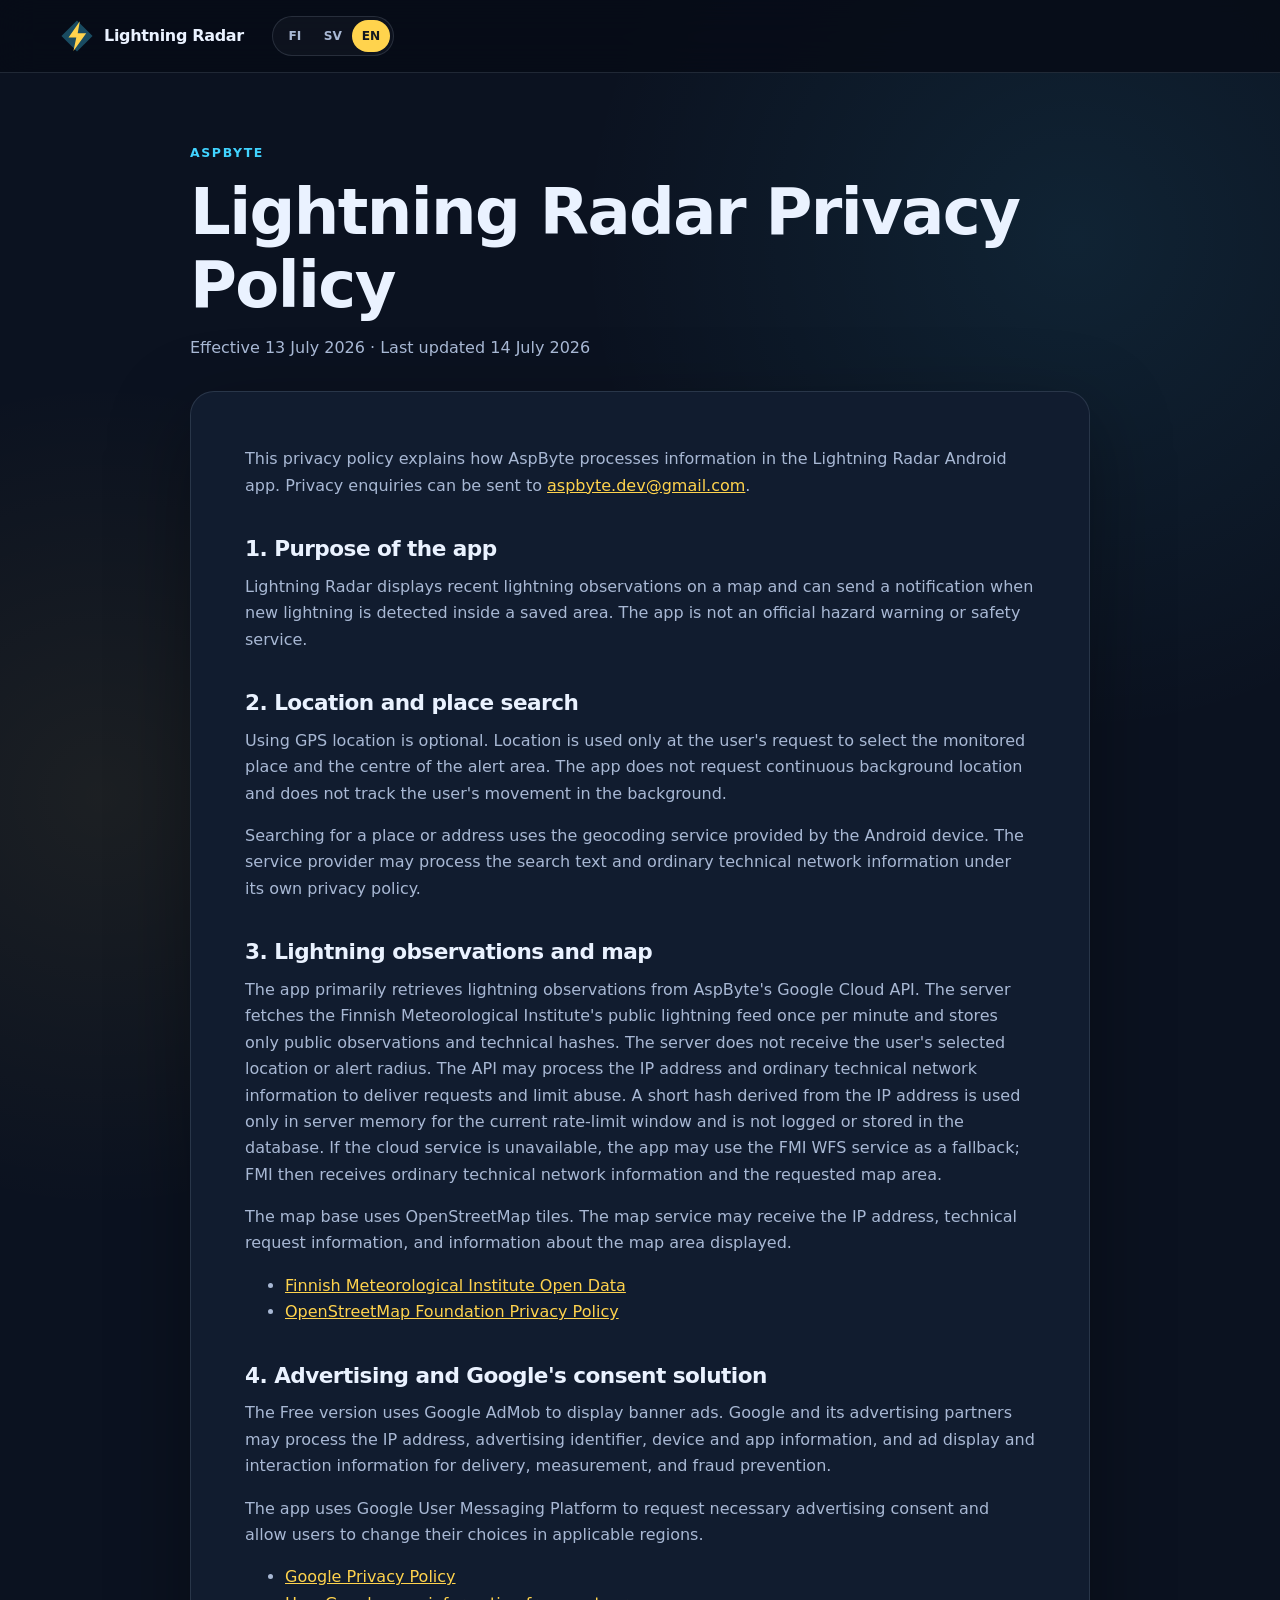
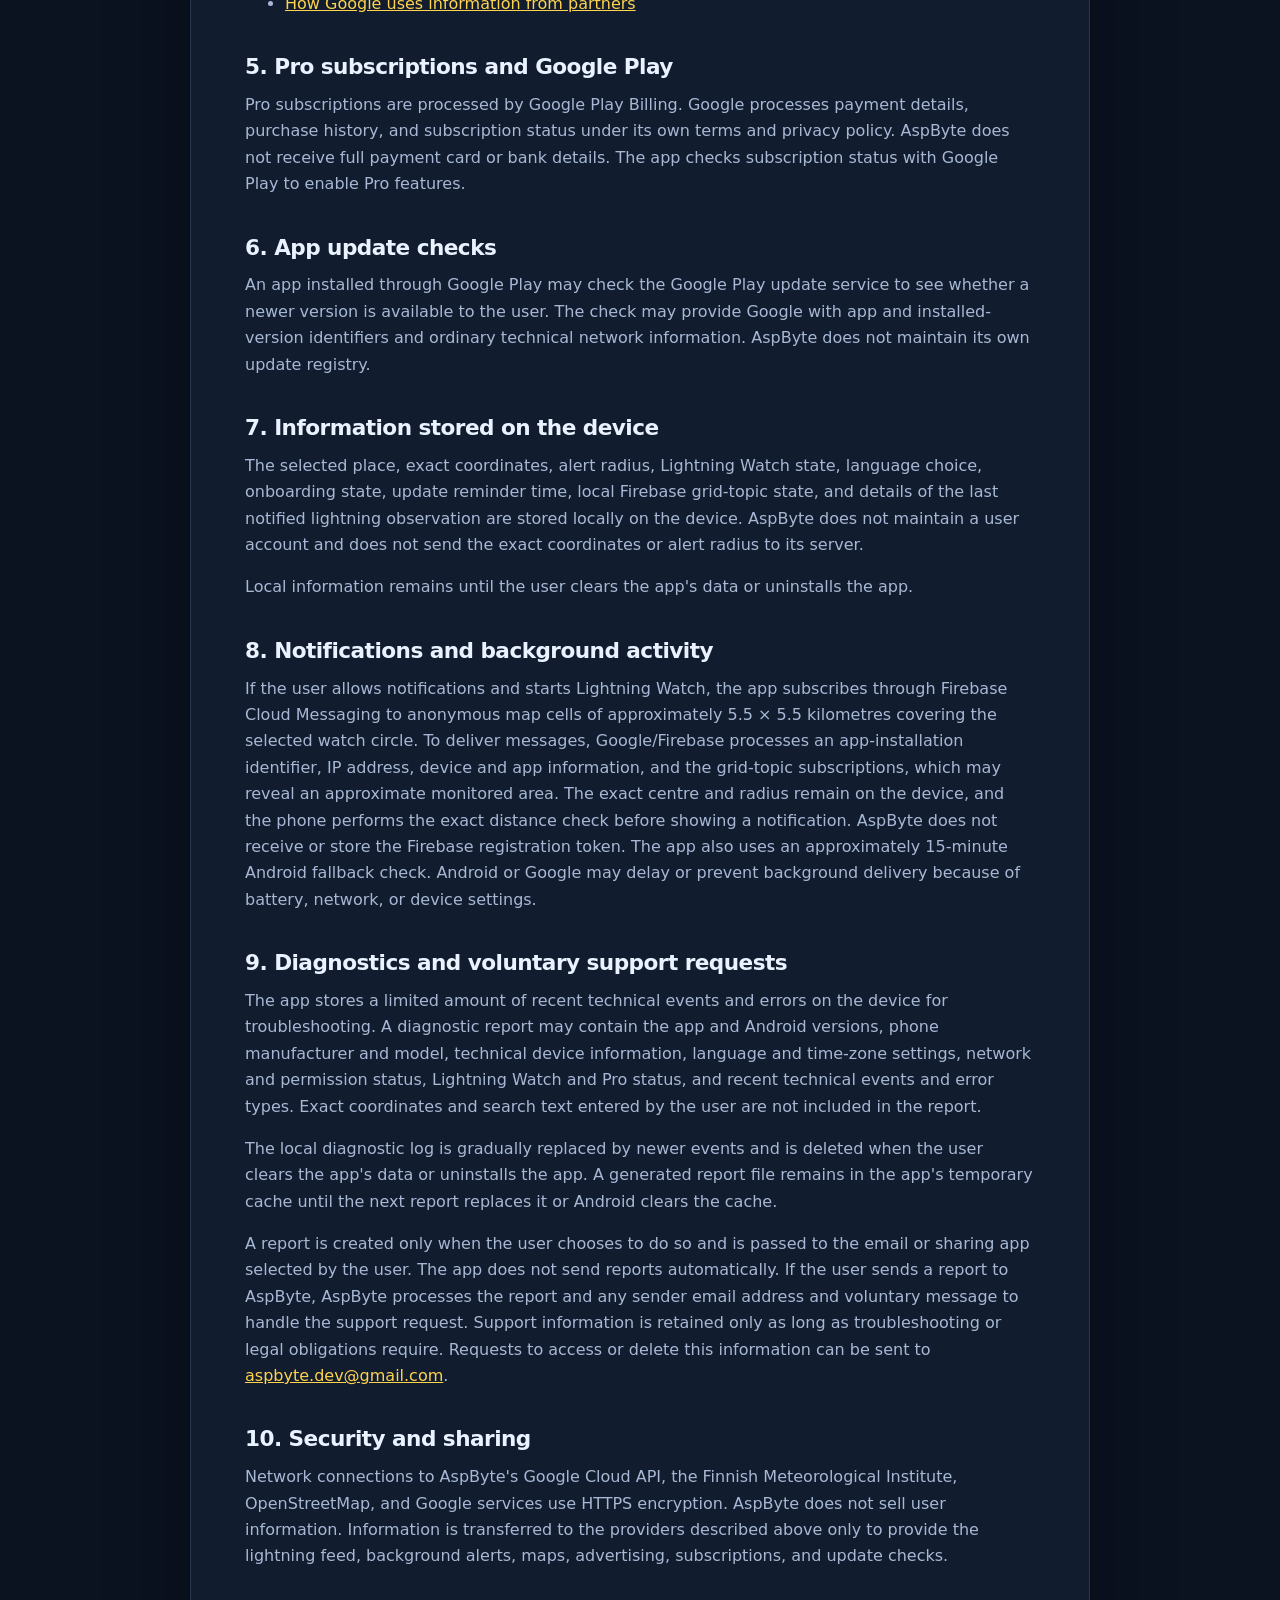
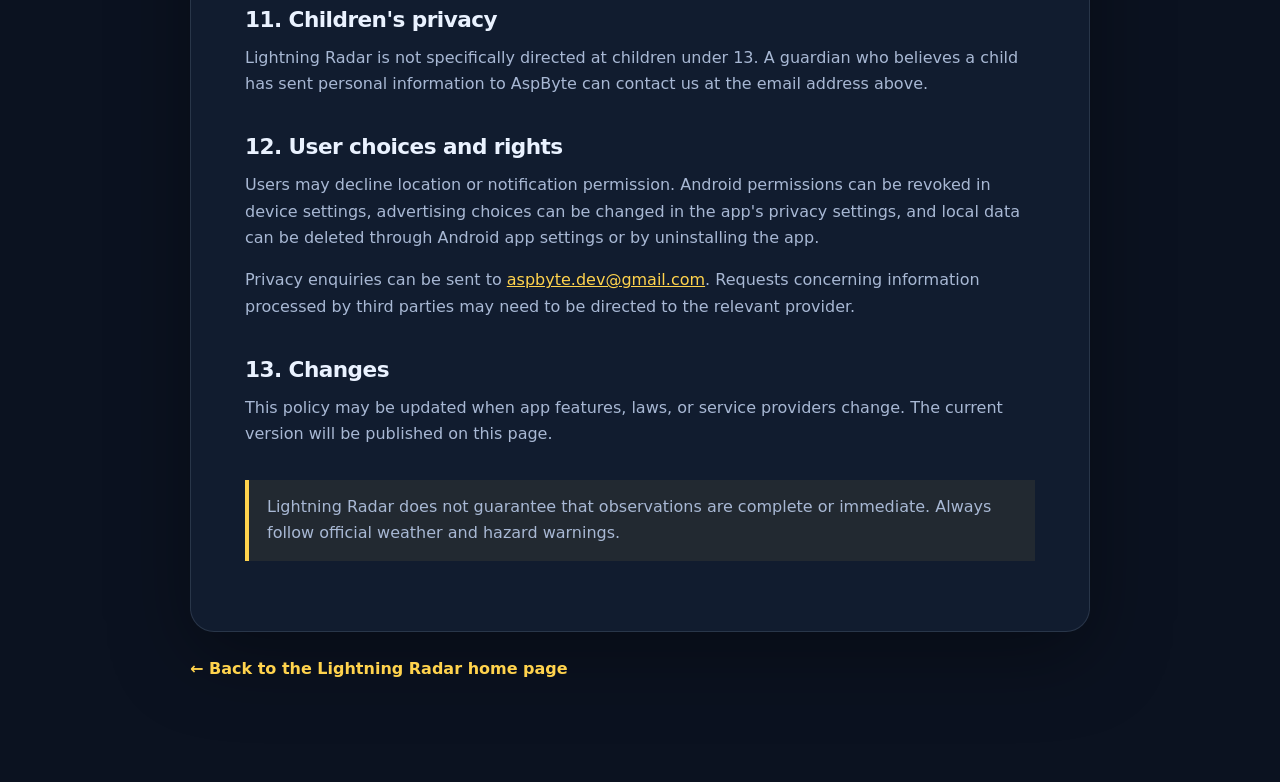
==== privacy-policy.html @ 51a8a6fa "Update privacy policy for push alerts" ====
<!doctype html>
<html lang="fi">
<head>
  <meta charset="utf-8">
  <meta name="viewport" content="width=device-width, initial-scale=1">
  <meta name="theme-color" content="#0b1220">
  <meta name="description" content="Salamatutka-sovelluksen tietosuojakäytäntö.">
  <title>Salamatutkan tietosuojakäytäntö – AspByte</title>
  <link rel="stylesheet" href="styles.css">
  <script defer src="site.js"></script>
</head>
<body data-page="privacy">
  <a class="skip-link" href="#main" data-i18n="skipLink">Siirry sisältöön</a>
  <header class="site-header">
    <div class="nav-shell">
      <a class="brand" href="index.html">
        <span class="brand-mark" aria-hidden="true"><svg viewBox="0 0 48 48"><path class="mark-glow" d="M24 2 46 24 24 46 2 24Z"/><path class="mark-bolt" d="m28 3-16 23h11l-4 19 18-25H25Z"/></svg></span>
        <span data-i18n="brandName">Salamatutka</span>
      </a>
      <div class="language-switcher" aria-label="Kieli" data-i18n-aria="languageLabel">
        <button type="button" data-lang-button="fi" aria-pressed="true">FI</button>
        <button type="button" data-lang-button="sv" aria-pressed="false">SV</button>
        <button type="button" data-lang-button="en" aria-pressed="false">EN</button>
      </div>
    </div>
  </header>

  <main class="policy-main" id="main">
    <header class="policy-hero">
      <p class="kicker">AspByte</p>
      <h1 data-i18n="policyTitle">Salamatutkan tietosuojakäytäntö</h1>
      <p data-i18n="policyUpdated">Voimassa 13.7.2026 alkaen · Viimeksi päivitetty 17.7.2026</p>
    </header>

    <article class="policy-article" data-lang-section="fi">
      <p>Tämä tietosuojakäytäntö kuvaa, miten AspByte käsittelee tietoja Salamatutka-Android-sovelluksessa. Tietosuojaa koskevat yhteydenotot voi lähettää osoitteeseen <a href="mailto:aspbyte.dev@gmail.com">aspbyte.dev@gmail.com</a>.</p>

      <h2>1. Sovelluksen tarkoitus</h2>
      <p>Salamatutka näyttää tuoreita salamahavaintoja kartalla ja voi lähettää ilmoituksen, kun tallennetulla alueella havaitaan uusi salama. Sovellus ei ole virallinen vaaravaroitus- tai turvallisuuspalvelu.</p>

      <h2>2. Sijainti ja paikkahaku</h2>
      <p>GPS-sijainnin käyttö on vapaaehtoista. Sijaintia käytetään vain seurantapaikan ja hälytysalueen keskipisteen valintaan käyttäjän pyynnöstä. Sovellus ei pyydä jatkuvaa taustasijaintia eikä seuraa käyttäjän liikkumista taustalla.</p>
      <p>Paikan tai osoitteen haku käyttää Android-laitteen tarjoamaa paikkahakupalvelua. Palveluntarjoaja voi käsitellä hakutekstiä ja tavallisia teknisiä verkkotietoja oman tietosuojakäytäntönsä mukaisesti.</p>

      <h2>3. Salamahavainnot ja kartta</h2>
      <p>Sovellus hakee salamahavainnot ensisijaisesti AspByten Google Cloud -rajapinnasta. Palvelin hakee Ilmatieteen laitoksen avoimen salamasyötteen kerran minuutissa ja tallentaa vain julkiset salamahavainnot sekä niiden tekniset tiivisteet. Palvelin ei saa käyttäjän valittua sijaintia tai hälytyssädettä. Rajapinta voi käsitellä IP-osoitetta ja tavallisia teknisiä verkkotietoja pyynnön toimittamiseksi ja väärinkäytön rajoittamiseksi. IP-osoitteesta muodostettua lyhyttä tiivistettä käytetään vain palvelimen muistissa nykyisen rajoitusjakson ajan, eikä sitä kirjata tai tallenneta tietokantaan. Jos pilvipalvelu ei ole käytettävissä, sovellus voi käyttää Ilmatieteen laitoksen WFS-palvelua varayhteytenä; tällöin Ilmatieteen laitos saa tavalliset tekniset verkkotiedot ja kyselyn kartta-alueen.</p>
      <p>Karttapohja käyttää OpenStreetMap-karttatiiliä. Karttapalvelu voi saada IP-osoitteen, verkkopyynnön teknisiä tietoja ja tiedon näytetystä kartta-alueesta.</p>
      <ul><li><a href="https://en.ilmatieteenlaitos.fi/open-data" rel="noopener">Ilmatieteen laitoksen avoin data</a></li><li><a href="https://osmfoundation.org/wiki/Privacy_Policy" rel="noopener">OpenStreetMap Foundationin tietosuojakäytäntö</a></li></ul>

      <h2>4. Mainokset ja Googlen suostumusratkaisu</h2>
      <p>Ilmainen versio käyttää Google AdMobia bannerimainosten näyttämiseen. Google ja sen mainoskumppanit voivat käsitellä IP-osoitetta, mainostunnistetta, laite- ja sovellustietoja sekä mainosten näyttö- ja vuorovaikutustietoja mainosten toimittamiseen, mittaamiseen ja petosten torjuntaan.</p>
      <p>Sovellus käyttää Googlen User Messaging Platform -ratkaisua tarvittavien mainossuostumusten pyytämiseen ja valintojen muuttamiseen soveltuvilla alueilla.</p>
      <ul><li><a href="https://policies.google.com/privacy" rel="noopener">Googlen tietosuojakäytäntö</a></li><li><a href="https://policies.google.com/technologies/partner-sites" rel="noopener">Miten Google käyttää kumppaneiden tietoja</a></li></ul>

      <h2>5. Pro-tilaukset ja Google Play</h2>
      <p>Pro-tilaukset käsitellään Google Playn laskutusjärjestelmällä. Google käsittelee maksutiedot, ostohistorian ja tilauksen tilan omien ehtojensa ja tietosuojakäytäntönsä mukaisesti. AspByte ei saa käyttäjän täydellisiä maksukortti- tai pankkitietoja. Sovellus tarkistaa Google Playsta, onko tilaus aktiivinen, jotta Pro-ominaisuudet voidaan ottaa käyttöön.</p>

      <h2>6. Sovelluspäivitysten tarkistus</h2>
      <p>Play Kaupasta asennettu sovellus voi tarkistaa Google Playn päivityspalvelusta, onko käyttäjälle saatavilla uudempi versio. Tarkistus voi välittää Googlelle sovelluksen ja asennetun version tunnistetietoja sekä tavallisia teknisiä verkkotietoja. AspByte ei ylläpidä omaa päivitysrekisteriä.</p>

      <h2>7. Laitteelle tallennettavat tiedot</h2>
      <p>Valittu paikka, tarkat koordinaatit, hälytyssäde, salamavahdin tila, kielivalinta, käyttöönottovaiheiden tila, päivitysmuistutuksen aika, Firebase-ruutuaiheiden paikallinen tila ja viimeksi ilmoitetun salamahavainnon tiedot tallennetaan paikallisesti laitteelle. AspByte ei ylläpidä käyttäjätiliä eikä lähetä tarkkoja koordinaatteja tai hälytyssädettä omalle palvelimelleen.</p>
      <p>Paikalliset tiedot säilyvät, kunnes käyttäjä tyhjentää sovelluksen tiedot tai poistaa sovelluksen.</p>

      <h2>8. Ilmoitukset ja taustatoiminta</h2>
      <p>Jos käyttäjä sallii ilmoitukset ja käynnistää salamavahdin, sovellus tilaa Firebase Cloud Messagingista valitun suoja-ympyrän peittävät noin 5,5 × 5,5 kilometrin nimettömät karttaruudut. Google/Firebase käsittelee viestien toimittamiseksi sovellusasennuksen tunnistetta, IP-osoitetta, laite- ja sovellustietoja sekä ruutuaiheiden tilauksia, joista voidaan päätellä likimääräinen seuranta-alue. Tarkka keskipiste ja säde säilyvät laitteella, ja puhelin tekee tarkan etäisyystarkistuksen ennen ilmoitusta. AspByte ei vastaanota tai tallenna Firebase-rekisteröintitunnusta. Sovellus käyttää lisäksi Androidin sallimaa noin 15 minuutin varatarkistusta. Android tai Google voi viivästyttää tai estää taustatoimituksen akun, verkkoyhteyden ja laitteen asetusten perusteella.</p>

      <h2>9. Diagnostiikka ja vapaaehtoiset tukipyynnöt</h2>
      <p>Sovellus säilyttää laitteella rajatun määrän viimeisimpiä teknisiä tapahtumia ja virheitä ongelmien selvittämistä varten. Diagnostiikkaraportti voi sisältää sovellus- ja Android-version, puhelimen valmistajan ja mallin, laitteen teknisiä tietoja, kieli- ja aikavyöhykeasetuksen, verkkoyhteyden ja käyttöoikeuksien tilan, salamavahdin ja Pro-tilan sekä viimeisimmät tekniset tapahtumat ja virhetyypit. Tarkkoja koordinaatteja ja käyttäjän kirjoittamia hakutekstejä ei lisätä raporttiin.</p>
      <p>Paikallinen diagnostiikkaloki korvautuu vähitellen uusilla tapahtumilla ja poistuu, kun käyttäjä tyhjentää sovelluksen tiedot tai poistaa sovelluksen. Luotu raporttitiedosto säilyy sovelluksen väliaikaisessa välimuistissa, kunnes seuraava raportti korvaa sen tai Android tyhjentää välimuistin.</p>
      <p>Raportti luodaan vain käyttäjän valinnalla ja annetaan käyttäjän valitsemalle sähköposti- tai jakosovellukselle. Sovellus ei lähetä raporttia automaattisesti. Jos käyttäjä lähettää raportin AspBytelle, AspByte käsittelee raportin sekä mahdollisen lähettäjän sähköpostiosoitteen ja vapaaehtoisen viestin tukipyynnön käsittelemiseksi. Tukitiedot säilytetään vain niin kauan kuin ongelman selvittäminen tai lakisääteiset velvoitteet edellyttävät. Niitä koskevan tarkastus- tai poistopyynnön voi lähettää osoitteeseen <a href="mailto:aspbyte.dev@gmail.com">aspbyte.dev@gmail.com</a>.</p>

      <h2>10. Tietojen suojaaminen ja jakaminen</h2>
      <p>Verkkoyhteydet AspByten Google Cloud -rajapintaan, Ilmatieteen laitoksen, OpenStreetMapin ja Googlen palveluihin käyttävät HTTPS-salausta. AspByte ei myy käyttäjätietoja. Tietoja välittyy edellä kuvatuille palveluntarjoajille vain salamasyötteen, taustavaroitusten, kartan, mainosten, tilausten ja päivitystarkistuksen toteuttamiseksi.</p>

      <h2>11. Lasten tietosuoja</h2>
      <p>Salamatutkaa ei ole suunnattu erityisesti alle 13-vuotiaille. Jos huoltaja epäilee lapsen lähettäneen henkilötietoja AspBytelle, hän voi ottaa yhteyttä yllä mainittuun sähköpostiosoitteeseen.</p>

      <h2>12. Käyttäjän valinnat ja oikeudet</h2>
      <p>Käyttäjä voi olla antamatta sijainti- tai ilmoituslupaa. Androidin luvat voi peruuttaa laitteen asetuksissa, mainosvalintoja voi muuttaa sovelluksen tietosuoja-asetuksista ja paikalliset tiedot voi poistaa Androidin sovellusasetuksista tai poistamalla sovelluksen.</p>
      <p>Tietosuojaa koskevissa kysymyksissä voi ottaa yhteyttä osoitteeseen <a href="mailto:aspbyte.dev@gmail.com">aspbyte.dev@gmail.com</a>. Kolmansien osapuolten käsittelemien tietojen osalta pyyntö voidaan joutua osoittamaan kyseiselle palveluntarjoajalle.</p>

      <h2>13. Muutokset</h2>
      <p>Tätä käytäntöä voidaan päivittää sovelluksen ominaisuuksien, lainsäädännön tai palveluntarjoajien muuttuessa. Ajantasainen versio julkaistaan tällä sivulla.</p>
      <p class="policy-notice">Salamatutka ei takaa havaintojen täydellisyyttä tai viiveettömyyttä. Noudata aina viranomaisten sää- ja vaaratiedotteita.</p>
    </article>

    <article class="policy-article" data-lang-section="sv" hidden>
      <p>Denna integritetspolicy beskriver hur AspByte behandlar uppgifter i Android-appen Blixtradar. Frågor om integritet kan skickas till <a href="mailto:aspbyte.dev@gmail.com">aspbyte.dev@gmail.com</a>.</p>

      <h2>1. Appens syfte</h2>
      <p>Blixtradar visar färska blixtobservationer på en karta och kan skicka en avisering när en ny blixt observeras inom ett sparat område. Appen är inte en officiell varnings- eller säkerhetstjänst.</p>

      <h2>2. Plats och platssökning</h2>
      <p>Användning av GPS-position är frivillig. Positionen används endast på användarens begäran för att välja bevakningsplats och varningsområdets mittpunkt. Appen begär inte kontinuerlig bakgrundsposition och följer inte användarens rörelser i bakgrunden.</p>
      <p>Sökning efter en plats eller adress använder den platssökningstjänst som Android-enheten tillhandahåller. Tjänsteleverantören kan behandla söktexten och vanliga tekniska nätverksuppgifter enligt sin egen integritetspolicy.</p>

      <h2>3. Blixtobservationer och karta</h2>
      <p>Appen hämtar i första hand blixtobservationer från AspBytes Google Cloud-gränssnitt. Servern hämtar Meteorologiska institutets öppna blixtflöde en gång per minut och lagrar endast offentliga observationer och tekniska kontrollsummor. Servern tar inte emot användarens valda plats eller varningsradie. Gränssnittet kan behandla IP-adress och vanliga tekniska nätverksuppgifter för att leverera begäran och begränsa missbruk. En kort kontrollsumma av IP-adressen används endast i serverminnet under den aktuella begränsningsperioden och loggas eller lagras inte i databasen. Om molntjänsten inte är tillgänglig kan appen använda Meteorologiska institutets WFS-tjänst som reserv; då får institutet vanliga tekniska nätverksuppgifter och frågans kartområde.</p>
      <p>Kartunderlaget använder kartplattor från OpenStreetMap. Karttjänsten kan få IP-adressen, tekniska uppgifter om nätverksbegäran och information om det visade kartområdet.</p>
      <ul><li><a href="https://en.ilmatieteenlaitos.fi/open-data" rel="noopener">Meteorologiska institutets öppna data</a></li><li><a href="https://osmfoundation.org/wiki/Privacy_Policy" rel="noopener">OpenStreetMap Foundations integritetspolicy</a></li></ul>

      <h2>4. Annonser och Googles samtyckeslösning</h2>
      <p>Gratisversionen använder Google AdMob för att visa bannerannonser. Google och dess annonspartner kan behandla IP-adress, annonsidentifierare, enhets- och appuppgifter samt information om annonsvisningar och interaktioner för leverans, mätning och bedrägeribekämpning.</p>
      <p>Appen använder Google User Messaging Platform för att begära nödvändiga annonssamtycken och låta användaren ändra sina val i tillämpliga regioner.</p>
      <ul><li><a href="https://policies.google.com/privacy" rel="noopener">Googles integritetspolicy</a></li><li><a href="https://policies.google.com/technologies/partner-sites" rel="noopener">Hur Google använder uppgifter från partners</a></li></ul>

      <h2>5. Pro-prenumerationer och Google Play</h2>
      <p>Pro-prenumerationer hanteras av Google Plays faktureringssystem. Google behandlar betalningsuppgifter, köphistorik och prenumerationsstatus enligt sina egna villkor och sin integritetspolicy. AspByte får inte fullständiga kort- eller bankuppgifter. Appen kontrollerar prenumerationsstatus hos Google Play för att aktivera Pro-funktionerna.</p>

      <h2>6. Kontroll av appuppdateringar</h2>
      <p>En app som installerats från Play Butik kan kontrollera hos Google Plays uppdateringstjänst om en nyare version finns tillgänglig för användaren. Kontrollen kan överföra app- och versionsidentifierare samt vanliga tekniska nätverksuppgifter till Google. AspByte har inget eget uppdateringsregister.</p>

      <h2>7. Uppgifter som lagras på enheten</h2>
      <p>Vald plats, exakta koordinater, varningsradie, blixtvaktens status, språkval, introduktionsstatus, tidpunkt för uppdateringspåminnelse, lokal status för Firebase-rutämnen och uppgifter om den senast aviserade blixten lagras lokalt på enheten. AspByte har inget användarkonto och skickar inte exakta koordinater eller varningsradien till sin server.</p>
      <p>Lokala uppgifter finns kvar tills användaren rensar appens data eller avinstallerar appen.</p>

      <h2>8. Aviseringar och bakgrundsaktivitet</h2>
      <p>Om användaren tillåter aviseringar och startar blixtvakten prenumererar appen via Firebase Cloud Messaging på anonyma kartceller på cirka 5,5 × 5,5 kilometer som täcker den valda skyddscirkeln. Google/Firebase behandlar appinstallationens identifierare, IP-adress, enhets- och appuppgifter samt prenumerationerna för att leverera meddelanden; prenumerationerna kan avslöja ett ungefärligt bevakningsområde. Den exakta mittpunkten och radien stannar på enheten, och telefonen gör den exakta avståndskontrollen före avisering. AspByte tar inte emot eller lagrar Firebase-registreringstoken. Appen använder också en reservkontroll ungefär var 15:e minut när Android tillåter det. Android eller Google kan fördröja eller stoppa bakgrundsleverans beroende på batteri, nätverk och enhetsinställningar.</p>

      <h2>9. Diagnostik och frivilliga supportförfrågningar</h2>
      <p>Appen lagrar en begränsad mängd av de senaste tekniska händelserna och felen på enheten för felsökning. En diagnostikrapport kan innehålla app- och Android-version, telefonens tillverkare och modell, tekniska enhetsuppgifter, språk- och tidszonsinställning, nätverks- och behörighetsstatus, blixtvaktens och Pro-status samt de senaste tekniska händelserna och feltyperna. Exakta koordinater och söktext som användaren har skrivit inkluderas inte i rapporten.</p>
      <p>Den lokala diagnostikloggen ersätts gradvis av nya händelser och tas bort när användaren rensar appens data eller avinstallerar appen. En skapad rapportfil finns i appens tillfälliga cache tills nästa rapport ersätter den eller Android rensar cachen.</p>
      <p>Rapporten skapas endast när användaren väljer det och lämnas till den e-post- eller delningsapp som användaren väljer. Appen skickar inte rapporten automatiskt. Om användaren skickar rapporten till AspByte behandlar AspByte rapporten samt avsändarens eventuella e-postadress och frivilliga meddelande för att hantera supportärendet. Supportuppgifter sparas endast så länge som felsökningen eller rättsliga skyldigheter kräver. En begäran om tillgång till eller radering av uppgifterna kan skickas till <a href="mailto:aspbyte.dev@gmail.com">aspbyte.dev@gmail.com</a>.</p>

      <h2>10. Skydd och delning av uppgifter</h2>
      <p>Nätverksanslutningar till AspBytes Google Cloud-gränssnitt, Meteorologiska institutet, OpenStreetMap och Googles tjänster använder HTTPS-kryptering. AspByte säljer inte användaruppgifter. Uppgifter överförs till de beskrivna leverantörerna endast för blixtflöde, bakgrundsvarningar, karta, annonser, prenumerationer och uppdateringskontroll.</p>

      <h2>11. Barns integritet</h2>
      <p>Blixtradar är inte särskilt riktad till barn under 13 år. En vårdnadshavare som tror att ett barn har skickat personuppgifter till AspByte kan kontakta oss på e-postadressen ovan.</p>

      <h2>12. Användarens val och rättigheter</h2>
      <p>Användaren kan neka plats- eller aviseringsbehörighet. Android-behörigheter kan återkallas i enhetsinställningarna, annonsval kan ändras i appens integritetsinställningar och lokala data kan tas bort via Androids appinställningar eller genom att avinstallera appen.</p>
      <p>Integritetsfrågor kan skickas till <a href="mailto:aspbyte.dev@gmail.com">aspbyte.dev@gmail.com</a>. Begäranden som gäller uppgifter som behandlas av tredje part kan behöva riktas till den berörda leverantören.</p>

      <h2>13. Ändringar</h2>
      <p>Denna policy kan uppdateras när appens funktioner, lagstiftningen eller tjänsteleverantörerna ändras. Den aktuella versionen publiceras på denna sida.</p>
      <p class="policy-notice">Blixtradar garanterar inte att observationerna är fullständiga eller omedelbara. Följ alltid myndigheternas väder- och faromeddelanden.</p>
    </article>

    <article class="policy-article" data-lang-section="en" hidden>
      <p>This privacy policy explains how AspByte processes information in the Lightning Radar Android app. Privacy enquiries can be sent to <a href="mailto:aspbyte.dev@gmail.com">aspbyte.dev@gmail.com</a>.</p>

      <h2>1. Purpose of the app</h2>
      <p>Lightning Radar displays recent lightning observations on a map and can send a notification when new lightning is detected inside a saved area. The app is not an official hazard warning or safety service.</p>

      <h2>2. Location and place search</h2>
      <p>Using GPS location is optional. Location is used only at the user's request to select the monitored place and the centre of the alert area. The app does not request continuous background location and does not track the user's movement in the background.</p>
      <p>Searching for a place or address uses the geocoding service provided by the Android device. The service provider may process the search text and ordinary technical network information under its own privacy policy.</p>

      <h2>3. Lightning observations and map</h2>
      <p>The app primarily retrieves lightning observations from AspByte's Google Cloud API. The server fetches the Finnish Meteorological Institute's public lightning feed once per minute and stores only public observations and technical hashes. The server does not receive the user's selected location or alert radius. The API may process the IP address and ordinary technical network information to deliver requests and limit abuse. A short hash derived from the IP address is used only in server memory for the current rate-limit window and is not logged or stored in the database. If the cloud service is unavailable, the app may use the FMI WFS service as a fallback; FMI then receives ordinary technical network information and the requested map area.</p>
      <p>The map base uses OpenStreetMap tiles. The map service may receive the IP address, technical request information, and information about the map area displayed.</p>
      <ul><li><a href="https://en.ilmatieteenlaitos.fi/open-data" rel="noopener">Finnish Meteorological Institute Open Data</a></li><li><a href="https://osmfoundation.org/wiki/Privacy_Policy" rel="noopener">OpenStreetMap Foundation Privacy Policy</a></li></ul>

      <h2>4. Advertising and Google's consent solution</h2>
      <p>The Free version uses Google AdMob to display banner ads. Google and its advertising partners may process the IP address, advertising identifier, device and app information, and ad display and interaction information for delivery, measurement, and fraud prevention.</p>
      <p>The app uses Google User Messaging Platform to request necessary advertising consent and allow users to change their choices in applicable regions.</p>
      <ul><li><a href="https://policies.google.com/privacy" rel="noopener">Google Privacy Policy</a></li><li><a href="https://policies.google.com/technologies/partner-sites" rel="noopener">How Google uses information from partners</a></li></ul>

      <h2>5. Pro subscriptions and Google Play</h2>
      <p>Pro subscriptions are processed by Google Play Billing. Google processes payment details, purchase history, and subscription status under its own terms and privacy policy. AspByte does not receive full payment card or bank details. The app checks subscription status with Google Play to enable Pro features.</p>

      <h2>6. App update checks</h2>
      <p>An app installed through Google Play may check the Google Play update service to see whether a newer version is available to the user. The check may provide Google with app and installed-version identifiers and ordinary technical network information. AspByte does not maintain its own update registry.</p>

      <h2>7. Information stored on the device</h2>
      <p>The selected place, exact coordinates, alert radius, Lightning Watch state, language choice, onboarding state, update reminder time, local Firebase grid-topic state, and details of the last notified lightning observation are stored locally on the device. AspByte does not maintain a user account and does not send the exact coordinates or alert radius to its server.</p>
      <p>Local information remains until the user clears the app's data or uninstalls the app.</p>

      <h2>8. Notifications and background activity</h2>
      <p>If the user allows notifications and starts Lightning Watch, the app subscribes through Firebase Cloud Messaging to anonymous map cells of approximately 5.5 × 5.5 kilometres covering the selected watch circle. To deliver messages, Google/Firebase processes an app-installation identifier, IP address, device and app information, and the grid-topic subscriptions, which may reveal an approximate monitored area. The exact centre and radius remain on the device, and the phone performs the exact distance check before showing a notification. AspByte does not receive or store the Firebase registration token. The app also uses an approximately 15-minute Android fallback check. Android or Google may delay or prevent background delivery because of battery, network, or device settings.</p>

      <h2>9. Diagnostics and voluntary support requests</h2>
      <p>The app stores a limited amount of recent technical events and errors on the device for troubleshooting. A diagnostic report may contain the app and Android versions, phone manufacturer and model, technical device information, language and time-zone settings, network and permission status, Lightning Watch and Pro status, and recent technical events and error types. Exact coordinates and search text entered by the user are not included in the report.</p>
      <p>The local diagnostic log is gradually replaced by newer events and is deleted when the user clears the app's data or uninstalls the app. A generated report file remains in the app's temporary cache until the next report replaces it or Android clears the cache.</p>
      <p>A report is created only when the user chooses to do so and is passed to the email or sharing app selected by the user. The app does not send reports automatically. If the user sends a report to AspByte, AspByte processes the report and any sender email address and voluntary message to handle the support request. Support information is retained only as long as troubleshooting or legal obligations require. Requests to access or delete this information can be sent to <a href="mailto:aspbyte.dev@gmail.com">aspbyte.dev@gmail.com</a>.</p>

      <h2>10. Security and sharing</h2>
      <p>Network connections to AspByte's Google Cloud API, the Finnish Meteorological Institute, OpenStreetMap, and Google services use HTTPS encryption. AspByte does not sell user information. Information is transferred to the providers described above only to provide the lightning feed, background alerts, maps, advertising, subscriptions, and update checks.</p>

      <h2>11. Children's privacy</h2>
      <p>Lightning Radar is not specifically directed at children under 13. A guardian who believes a child has sent personal information to AspByte can contact us at the email address above.</p>

      <h2>12. User choices and rights</h2>
      <p>Users may decline location or notification permission. Android permissions can be revoked in device settings, advertising choices can be changed in the app's privacy settings, and local data can be deleted through Android app settings or by uninstalling the app.</p>
      <p>Privacy enquiries can be sent to <a href="mailto:aspbyte.dev@gmail.com">aspbyte.dev@gmail.com</a>. Requests concerning information processed by third parties may need to be directed to the relevant provider.</p>

      <h2>13. Changes</h2>
      <p>This policy may be updated when app features, laws, or service providers change. The current version will be published on this page.</p>
      <p class="policy-notice">Lightning Radar does not guarantee that observations are complete or immediate. Always follow official weather and hazard warnings.</p>
    </article>

    <a class="back-link" href="index.html" data-i18n="backHome">← Takaisin Salamatutkan etusivulle</a>
  </main>
</body>
</html>
---- styles.css ----
:root {
  color-scheme: dark;
  --bg: #0b1220;
  --bg-deep: #070c16;
  --panel: #111c2f;
  --panel-light: #17263e;
  --text: #eaf2ff;
  --muted: #a8b8d4;
  --accent: #ffd34d;
  --accent-dark: #d8a900;
  --cyan: #41d3ff;
  --red: #ff4d47;
  --orange: #ff9f1c;
  --border: rgba(168, 184, 212, 0.16);
  --shadow: 0 24px 80px rgba(0, 0, 0, 0.34);
  --radius: 24px;
  --max: 1160px;
}

* { box-sizing: border-box; }
html { scroll-behavior: smooth; }
body {
  margin: 0;
  background:
    radial-gradient(circle at 84% 6%, rgba(65, 211, 255, 0.09), transparent 31rem),
    radial-gradient(circle at 8% 20%, rgba(255, 211, 77, 0.07), transparent 26rem),
    var(--bg);
  color: var(--text);
  font: 16px/1.65 Inter, ui-sans-serif, system-ui, -apple-system, BlinkMacSystemFont, "Segoe UI", sans-serif;
  -webkit-font-smoothing: antialiased;
}

a { color: inherit; }
button, a { -webkit-tap-highlight-color: transparent; }
button { font: inherit; }
h1, h2, h3, p { margin-top: 0; }
h1, h2, h3 { line-height: 1.15; letter-spacing: -0.025em; }
p { color: var(--muted); }

.skip-link {
  position: fixed;
  top: 10px;
  left: 10px;
  z-index: 200;
  transform: translateY(-160%);
  padding: 10px 14px;
  border-radius: 10px;
  background: var(--accent);
  color: #141414;
  font-weight: 800;
}
.skip-link:focus { transform: translateY(0); }

.site-header {
  position: sticky;
  top: 0;
  z-index: 100;
  border-bottom: 1px solid var(--border);
  background: rgba(7, 12, 22, 0.83);
  backdrop-filter: blur(18px);
}
.nav-shell {
  width: min(calc(100% - 36px), var(--max));
  min-height: 72px;
  margin: 0 auto;
  display: flex;
  align-items: center;
  gap: 28px;
}
.brand {
  display: inline-flex;
  align-items: center;
  gap: 10px;
  text-decoration: none;
  font-weight: 850;
  letter-spacing: -0.02em;
}
.brand-mark { width: 34px; height: 34px; display: inline-flex; }
.brand-mark svg { width: 100%; height: 100%; }
.mark-glow { fill: rgba(65, 211, 255, 0.32); }
.mark-bolt { fill: var(--accent); }
.primary-nav { display: flex; align-items: center; gap: 24px; margin-left: auto; }
.primary-nav a {
  color: var(--muted);
  text-decoration: none;
  font-size: 0.9rem;
  font-weight: 650;
}
.primary-nav a:hover, .primary-nav a:focus-visible { color: var(--text); }
.language-switcher {
  display: inline-flex;
  padding: 3px;
  border: 1px solid var(--border);
  border-radius: 999px;
  background: rgba(255, 255, 255, 0.03);
}
.language-switcher button {
  min-width: 38px;
  border: 0;
  border-radius: 999px;
  padding: 6px 8px;
  background: transparent;
  color: var(--muted);
  cursor: pointer;
  font-size: 0.76rem;
  font-weight: 800;
}
.language-switcher button[aria-pressed="true"] { background: var(--accent); color: #131820; }

.hero, .section, .site-footer {
  width: min(calc(100% - 36px), var(--max));
  margin-inline: auto;
}
.hero {
  min-height: 720px;
  display: grid;
  grid-template-columns: minmax(0, 1.05fr) minmax(360px, 0.95fr);
  align-items: center;
  gap: clamp(44px, 8vw, 110px);
  padding: 92px 0 88px;
}
.eyebrow, .kicker {
  color: var(--cyan);
  font-size: 0.78rem;
  font-weight: 850;
  letter-spacing: 0.13em;
  text-transform: uppercase;
}
.eyebrow { display: inline-flex; align-items: center; gap: 9px; }
.live-dot { width: 8px; height: 8px; border-radius: 50%; background: var(--accent); box-shadow: 0 0 0 5px rgba(255, 211, 77, 0.13); }
.hero h1 { max-width: 720px; margin: 18px 0 24px; font-size: clamp(3rem, 6.6vw, 5.9rem); }
.hero-lead { max-width: 650px; font-size: clamp(1.05rem, 2vw, 1.3rem); }
.hero-actions { display: flex; flex-wrap: wrap; gap: 12px; margin-top: 34px; }
.button {
  display: inline-flex;
  min-height: 48px;
  align-items: center;
  justify-content: center;
  border-radius: 14px;
  padding: 12px 18px;
  text-decoration: none;
  font-weight: 800;
  transition: transform 160ms ease, background-color 160ms ease, border-color 160ms ease;
}
.button:hover { transform: translateY(-2px); }
.button-primary { background: var(--accent); color: #111722; box-shadow: 0 12px 36px rgba(255, 211, 77, 0.18); }
.button-primary:hover { background: #ffe078; }
.button-secondary { border: 1px solid var(--border); background: rgba(255, 255, 255, 0.035); color: var(--text); }
.hero-facts { display: flex; flex-wrap: wrap; gap: 9px; margin-top: 28px; }
.hero-facts span { border: 1px solid var(--border); border-radius: 999px; padding: 5px 10px; color: var(--muted); font-size: 0.78rem; }

.phone-stage { position: relative; display: grid; place-items: center; min-height: 590px; }
.phone-glow { position: absolute; width: 390px; height: 390px; border-radius: 50%; background: radial-gradient(circle, rgba(65, 211, 255, 0.19), transparent 66%); filter: blur(10px); }
.phone {
  position: relative;
  width: min(100%, 340px);
  min-height: 610px;
  overflow: hidden;
  border: 8px solid #26334a;
  border-radius: 42px;
  background: var(--panel);
  box-shadow: var(--shadow), inset 0 0 0 1px rgba(255,255,255,.05);
  transform: rotate(1.5deg);
}
.phone-speaker { position: absolute; z-index: 5; top: 9px; left: 50%; width: 84px; height: 7px; transform: translateX(-50%); border-radius: 999px; background: #26334a; }
.app-bar { height: 82px; display: flex; align-items: center; gap: 11px; padding: 20px 18px 10px; background: #0f1a2c; }
.app-bar strong, .app-bar small { display: block; }
.app-bar strong { font-size: 0.98rem; }
.app-bar small { color: var(--muted); font-size: 0.69rem; }
.mini-mark { display: grid; place-items: center; width: 34px; height: 34px; border-radius: 11px; background: var(--accent); color: #14191f; font-size: 1.35rem; font-weight: 900; }
.map-preview { position: relative; height: 425px; overflow: hidden; background: linear-gradient(145deg, #172c35 0%, #203d3c 42%, #172f3b 100%); }
.map-preview::before { content: ""; position: absolute; inset: -30px; opacity: .28; background-image: linear-gradient(31deg, transparent 46%, #8da18c 47%, transparent 49%), linear-gradient(115deg, transparent 47%, #839789 48%, transparent 50%); background-size: 82px 72px, 115px 92px; }
.water { position: absolute; display: block; border: 2px solid rgba(65, 211, 255, .25); border-radius: 50%; }
.water-a { width: 190px; height: 86px; left: -36px; top: 40px; transform: rotate(-24deg); }
.water-b { width: 150px; height: 60px; right: -35px; bottom: 70px; transform: rotate(20deg); }
.map-line { position: absolute; display: block; height: 2px; background: rgba(255,255,255,.17); transform-origin: left center; }
.map-line-a { width: 260px; top: 180px; left: 20px; transform: rotate(-23deg); }
.map-line-b { width: 220px; top: 285px; left: 50px; transform: rotate(38deg); }
.map-line-c { width: 190px; top: 70px; left: 130px; transform: rotate(70deg); }
.alert-radius { position: absolute; width: 190px; height: 190px; left: 82px; top: 115px; border: 2px solid var(--cyan); border-radius: 50%; background: rgba(65, 211, 255, .08); }
.selected-pin { position: absolute; z-index: 3; width: 13px; height: 13px; left: 171px; top: 205px; border: 3px solid #fff; border-radius: 50%; background: var(--cyan); box-shadow: 0 4px 12px rgba(0,0,0,.45); }
.strike { position: absolute; z-index: 3; width: 8px; height: 8px; border-radius: 50%; box-shadow: 0 0 13px currentColor; }
.strike-new { background: var(--red); color: var(--red); }
.strike-old { background: var(--orange); color: var(--orange); opacity: .72; }
.strike-a { left: 120px; top: 165px; }.strike-b { right: 74px; top: 104px; }.strike-c { left: 68px; bottom: 92px; }.strike-d { right: 48px; bottom: 146px; }
.pulse-ring { position: absolute; left: 105px; top: 150px; width: 38px; height: 38px; border: 2px solid rgba(255,77,71,.65); border-radius: 50%; animation: pulse 2s ease-out infinite; }
.map-controls { position: absolute; z-index: 4; top: 13px; left: 12px; display: grid; overflow: hidden; border-radius: 7px; box-shadow: 0 3px 10px rgba(0,0,0,.3); }
.map-controls span { display: grid; place-items: center; width: 31px; height: 31px; border-bottom: 1px solid #d8dce1; background: #fff; color: #253141; font-weight: 800; }
.map-controls span:last-child { margin-top: 8px; border-bottom: 0; border-radius: 5px; }
.map-status { position: absolute; z-index: 4; left: 12px; bottom: 12px; border-radius: 11px; padding: 7px 9px; background: rgba(11,18,32,.88); color: var(--text); font-size: .65rem; }
.app-summary { min-height: 90px; display: flex; align-items: center; justify-content: space-between; gap: 10px; padding: 14px 16px; }
.app-summary strong, .app-summary small { display: block; }
.app-summary strong { font-size: .72rem; }.app-summary small { color: var(--muted); font-size: .65rem; }
.settings-pill { border-radius: 10px; padding: 8px 10px; background: var(--accent); color: #111722; font-size: .68rem; font-weight: 850; }

.section { padding: 96px 0; }
.section-heading { max-width: 760px; margin-bottom: 44px; }
.section-heading.compact { margin-bottom: 30px; }
.section-heading h2, .data-copy h2, .privacy-section h2, .contact-section h2 { margin: 10px 0 16px; font-size: clamp(2rem, 4.8vw, 3.7rem); }
.section-heading > p:last-child { font-size: 1.05rem; }
.feature-grid { display: grid; grid-template-columns: repeat(3, 1fr); gap: 16px; }
.feature-card, .plan-card {
  border: 1px solid var(--border);
  border-radius: var(--radius);
  background: linear-gradient(145deg, rgba(23, 38, 62, .9), rgba(17, 28, 47, .9));
  box-shadow: 0 12px 34px rgba(0, 0, 0, .14);
}
.feature-card { min-height: 245px; padding: 26px; }
.feature-card h3 { margin: 22px 0 10px; font-size: 1.18rem; }
.feature-card p { margin-bottom: 0; font-size: .93rem; }
.feature-icon { display: grid; place-items: center; width: 46px; height: 46px; border: 1px solid rgba(65,211,255,.23); border-radius: 14px; background: rgba(65,211,255,.08); color: var(--cyan); font-size: 1.25rem; font-weight: 900; }

.steps-section { padding-top: 60px; }
.steps { display: grid; grid-template-columns: repeat(3, 1fr); gap: 16px; margin: 0; padding: 0; list-style: none; }
.steps li { display: flex; gap: 18px; padding: 26px 0; border-top: 1px solid var(--border); }
.steps li > span { display: grid; flex: 0 0 38px; height: 38px; place-items: center; border-radius: 50%; background: var(--accent); color: #101722; font-weight: 900; }
.steps h3 { margin-bottom: 8px; font-size: 1.08rem; }.steps p { margin-bottom: 0; font-size: .9rem; }

.plan-grid { display: grid; grid-template-columns: 1fr 1fr; gap: 18px; align-items: stretch; }
.plan-card { position: relative; padding: clamp(28px, 4vw, 42px); }
.plan-pro { border-color: rgba(255, 211, 77, .4); background: linear-gradient(145deg, rgba(44, 43, 35, .94), rgba(21, 31, 46, .95)); }
.recommended { position: absolute; top: 20px; right: 20px; border-radius: 999px; padding: 5px 10px; background: var(--accent); color: #111722; font-size: .73rem; font-weight: 900; }
.plan-name { margin-bottom: 12px; color: var(--text); font-size: 1.05rem; font-weight: 800; }
.price { margin: 0; color: var(--muted); }.price strong { color: var(--text); font-size: 2.2rem; }.price span { font-size: .9rem; }
.price-pair { display: flex; flex-wrap: wrap; align-items: baseline; gap: 8px; }.price-pair .or { margin: 0; font-size: .8rem; }
.trial { display: inline-block; margin: 14px 0 0; border-radius: 9px; padding: 6px 9px; background: rgba(255, 211, 77, .1); color: var(--accent); font-size: .78rem; font-weight: 750; }
.tax-note { margin: 9px 0 0; color: var(--muted); font-size: .78rem; line-height: 1.45; }
.plan-card ul { display: grid; gap: 12px; margin: 28px 0 0; padding: 0; list-style: none; }
.plan-card li { position: relative; padding-left: 27px; color: var(--muted); }
.plan-card li::before { content: "✓"; position: absolute; left: 0; color: var(--cyan); font-weight: 900; }
.fine-print { max-width: 900px; margin: 20px 0 0; font-size: .82rem; }

.data-section, .privacy-section, .contact-section { display: grid; grid-template-columns: 1.15fr .85fr; gap: clamp(40px, 8vw, 100px); align-items: center; }
.data-section { margin-top: 42px; padding-inline: clamp(24px, 5vw, 64px); border: 1px solid var(--border); border-radius: 32px; background: linear-gradient(135deg, rgba(65,211,255,.07), rgba(17,28,47,.75)); }
.source-links { display: flex; flex-wrap: wrap; gap: 12px; margin-top: 26px; }
.source-links a, .text-link { color: var(--accent); font-weight: 760; text-decoration: none; }
.source-links a:hover, .text-link:hover { text-decoration: underline; }
.data-code { border: 1px solid rgba(65,211,255,.22); border-radius: 22px; padding: 30px; background: #08111f; box-shadow: inset 0 0 32px rgba(65,211,255,.04); }
.data-code span, .data-code small { display: block; color: var(--muted); font-size: .72rem; text-transform: uppercase; letter-spacing: .12em; }
.data-code code { display: block; margin: 18px 0; color: var(--cyan); font: 700 1rem/1.7 ui-monospace, SFMono-Regular, Menlo, monospace; }
.privacy-section { align-items: start; }
.privacy-points { display: grid; gap: 15px; }
.privacy-points p { margin: 0; padding-left: 20px; border-left: 2px solid rgba(65,211,255,.4); }
.safety-note { width: min(calc(100% - 36px), var(--max)); margin: 28px auto 50px; display: flex; gap: 18px; border: 1px solid rgba(255,211,77,.25); border-radius: 22px; padding: 24px; background: rgba(255,211,77,.06); }
.safety-note h2 { margin-bottom: 6px; font-size: 1.1rem; }.safety-note p { margin: 0; }
.safety-icon { display: grid; flex: 0 0 40px; height: 40px; place-items: center; border-radius: 50%; background: var(--accent); color: #111722; font-weight: 950; }
.contact-section { margin-top: 40px; margin-bottom: 100px; padding-inline: clamp(24px, 5vw, 64px); border-radius: 30px; background: var(--panel); box-shadow: var(--shadow); }
.contact-section .button { justify-self: end; }
.site-footer { min-height: 100px; display: flex; align-items: center; justify-content: space-between; gap: 20px; border-top: 1px solid var(--border); color: var(--muted); font-size: .84rem; }
.site-footer div { display: flex; flex-wrap: wrap; gap: 18px; }.site-footer a { color: var(--muted); text-decoration: none; }.site-footer a:hover { color: var(--text); }

.policy-main { width: min(calc(100% - 36px), 900px); margin: 0 auto; padding: 70px 0 100px; }
.policy-hero { margin-bottom: 30px; }.policy-hero h1 { margin: 12px 0; font-size: clamp(2.2rem, 6vw, 4rem); }.policy-hero p { margin-bottom: 0; }
.policy-article { border: 1px solid var(--border); border-radius: var(--radius); padding: clamp(24px, 6vw, 54px); background: var(--panel); box-shadow: var(--shadow); }
.policy-article[hidden] { display: none; }
.policy-article h2 { margin: 38px 0 12px; font-size: 1.35rem; }.policy-article h2:first-child { margin-top: 0; }
.policy-article li { color: var(--muted); }.policy-article a { color: var(--accent); }
.policy-notice { margin-top: 32px; border-left: 4px solid var(--accent); padding: 14px 18px; background: rgba(255,211,77,.07); }
.back-link { display: inline-block; margin-top: 24px; color: var(--accent); font-weight: 750; text-decoration: none; }

:focus-visible { outline: 3px solid var(--cyan); outline-offset: 3px; }
@keyframes pulse { 0% { transform: scale(.2); opacity: 1; } 85%,100% { transform: scale(1.7); opacity: 0; } }
@media (prefers-reduced-motion: reduce) { html { scroll-behavior: auto; } *, *::before, *::after { animation: none !important; transition: none !important; } }

@media (max-width: 900px) {
  .primary-nav { display: none; }
  .language-switcher { margin-left: auto; }
  .hero { grid-template-columns: 1fr; padding-top: 68px; }
  .hero-copy { text-align: center; }.hero-lead, .section-heading { margin-inline: auto; }.hero-actions, .hero-facts { justify-content: center; }
  .phone-stage { min-height: 630px; }
  .feature-grid { grid-template-columns: 1fr 1fr; }
  .steps { grid-template-columns: 1fr; }
  .data-section, .privacy-section, .contact-section { grid-template-columns: 1fr; }
  .contact-section .button { justify-self: start; }
}
@media (max-width: 620px) {
  .nav-shell { width: min(calc(100% - 24px), var(--max)); min-height: 64px; }
  .brand { font-size: .92rem; }.brand-mark { width: 30px; height: 30px; }
  .language-switcher button { min-width: 34px; padding: 5px 6px; }
  .hero, .section, .site-footer, .safety-note { width: min(calc(100% - 28px), var(--max)); }
  .hero { min-height: auto; padding: 58px 0 70px; gap: 28px; }.hero h1 { font-size: clamp(2.65rem, 15vw, 4.2rem); }
  .phone-stage { min-height: 560px; }.phone { width: 300px; min-height: 550px; }.map-preview { height: 374px; }.alert-radius { left: 64px; top: 96px; }.selected-pin { left: 153px; top: 186px; }
  .feature-grid, .plan-grid { grid-template-columns: 1fr; }
  .feature-card { min-height: 0; }
  .section { padding: 72px 0; }.data-section, .contact-section { padding: 34px 22px; }
  .price-pair { display: block; }.price-pair .or { margin: 3px 0; }
  .site-footer { padding: 26px 0; align-items: flex-start; flex-direction: column; }
  .policy-main { width: min(calc(100% - 28px), 900px); padding-top: 46px; }
}
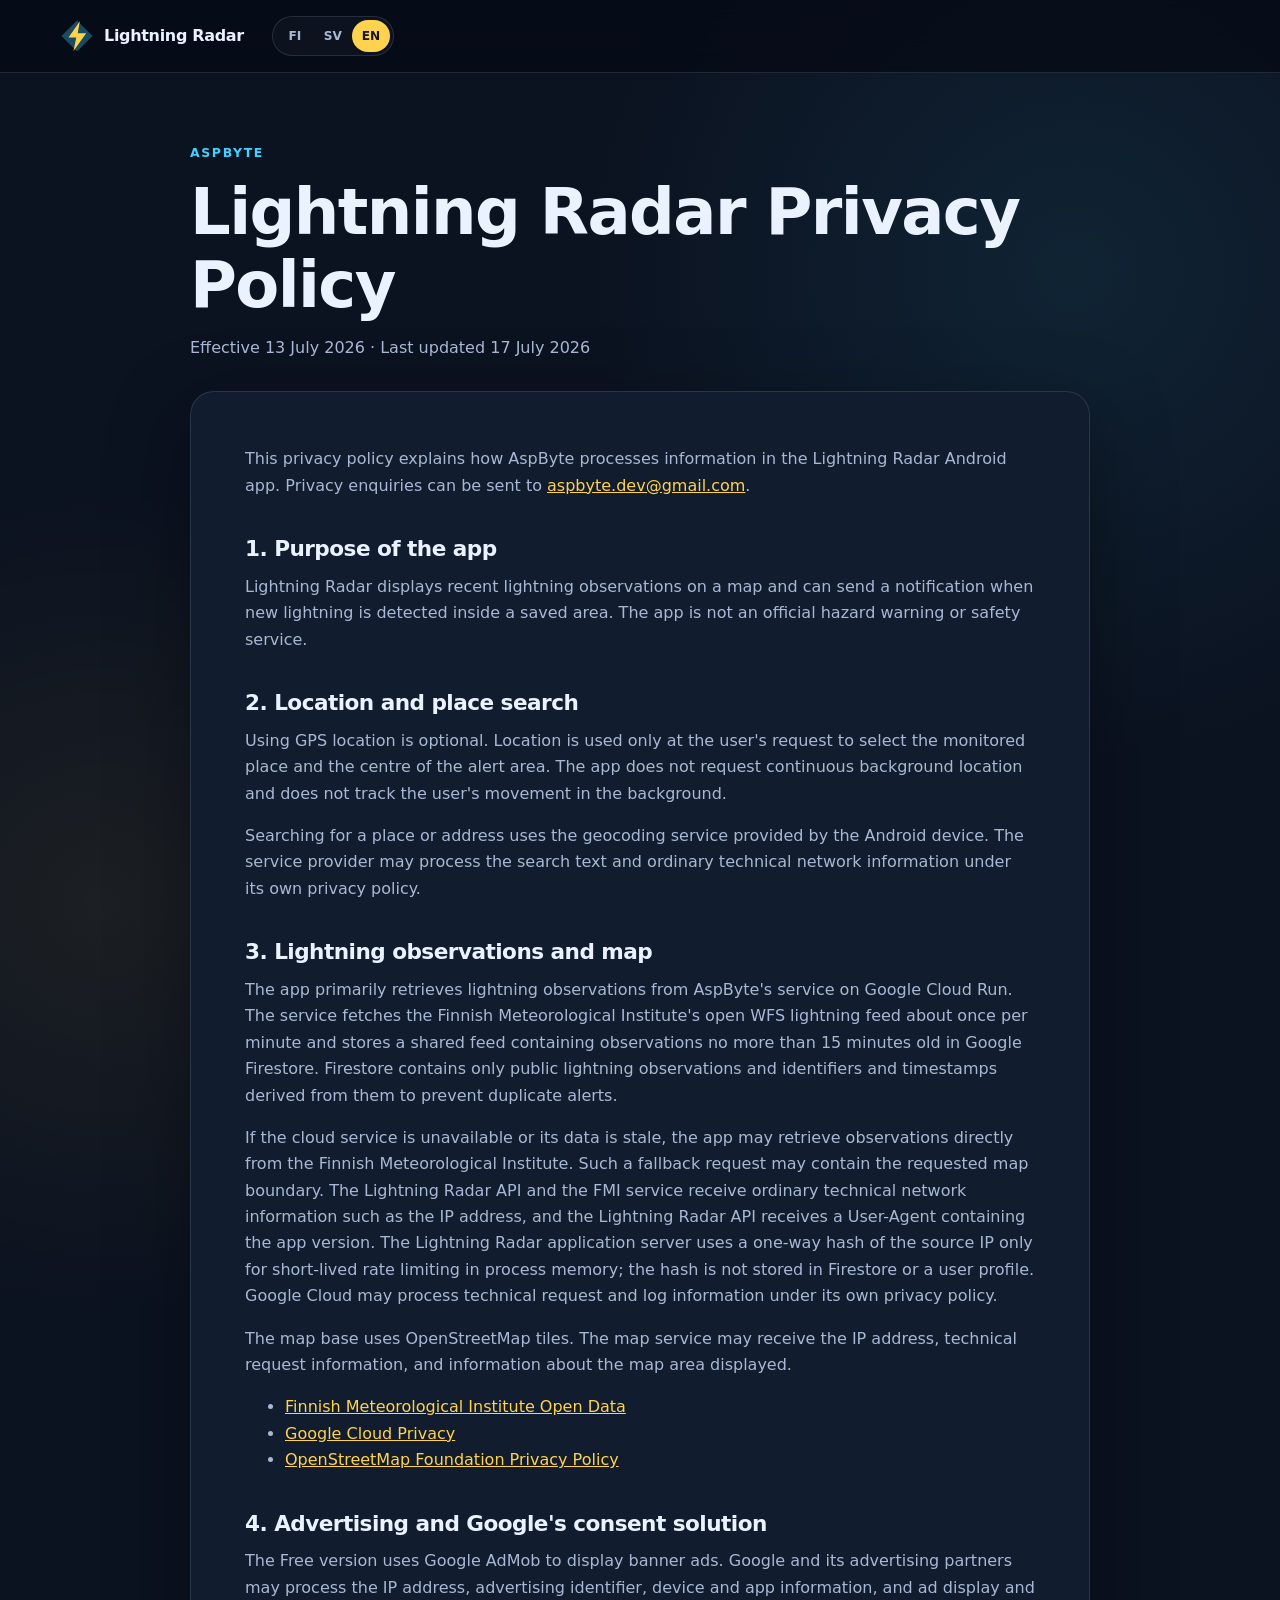
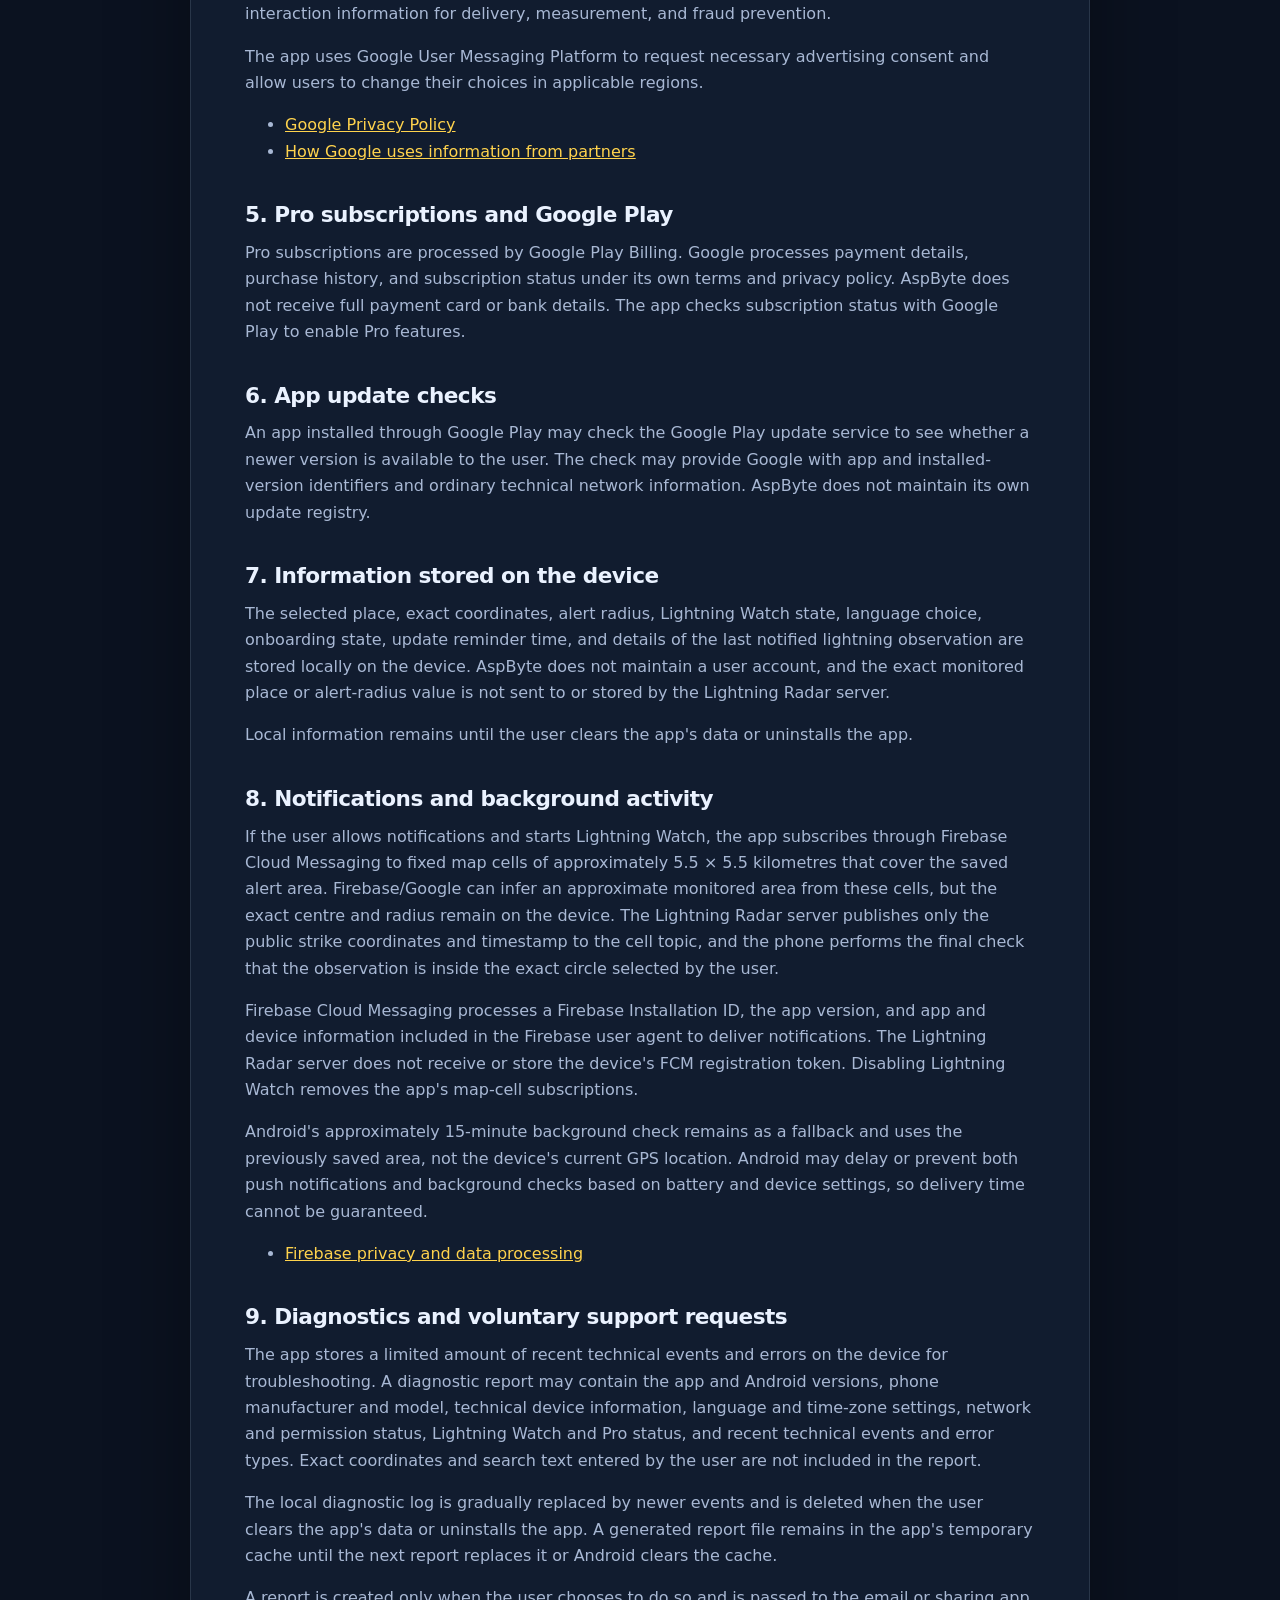
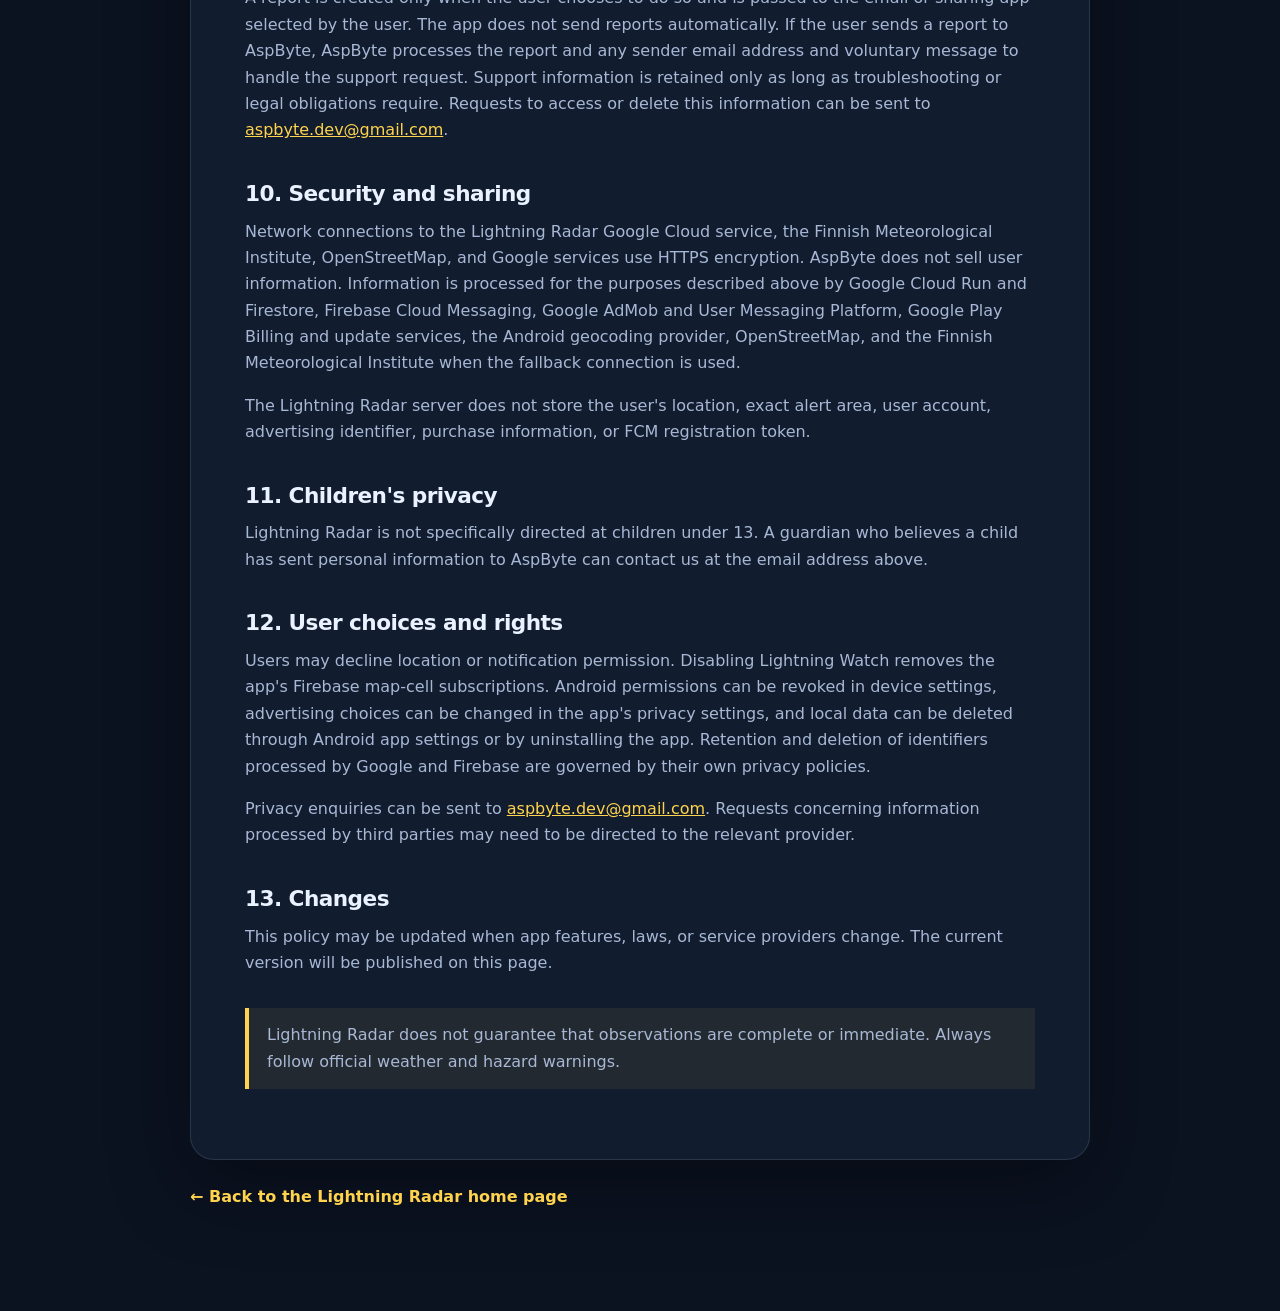
==== commit dcb87ce1: "Update Salamatutka cloud privacy documentation" ====
--- a/privacy-policy.html
+++ b/privacy-policy.html
@@ -43,9 +43,10 @@
       <p>Paikan tai osoitteen haku käyttää Android-laitteen tarjoamaa paikkahakupalvelua. Palveluntarjoaja voi käsitellä hakutekstiä ja tavallisia teknisiä verkkotietoja oman tietosuojakäytäntönsä mukaisesti.</p>
 
       <h2>3. Salamahavainnot ja kartta</h2>
-      <p>Sovellus hakee salamahavainnot ensisijaisesti AspByten Google Cloud -rajapinnasta. Palvelin hakee Ilmatieteen laitoksen avoimen salamasyötteen kerran minuutissa ja tallentaa vain julkiset salamahavainnot sekä niiden tekniset tiivisteet. Palvelin ei saa käyttäjän valittua sijaintia tai hälytyssädettä. Rajapinta voi käsitellä IP-osoitetta ja tavallisia teknisiä verkkotietoja pyynnön toimittamiseksi ja väärinkäytön rajoittamiseksi. IP-osoitteesta muodostettua lyhyttä tiivistettä käytetään vain palvelimen muistissa nykyisen rajoitusjakson ajan, eikä sitä kirjata tai tallenneta tietokantaan. Jos pilvipalvelu ei ole käytettävissä, sovellus voi käyttää Ilmatieteen laitoksen WFS-palvelua varayhteytenä; tällöin Ilmatieteen laitos saa tavalliset tekniset verkkotiedot ja kyselyn kartta-alueen.</p>
+      <p>Sovellus hakee salamahavainnot ensisijaisesti AspByten Google Cloud Run -palvelusta. Palvelu hakee Ilmatieteen laitoksen avoimen WFS-salamasyötteen noin kerran minuutissa ja tallentaa Google Firestoreen kaikille sovelluksille yhteisen, enintään 15 minuuttia vanhan havaintosyötteen. Firestoreen tallennetaan vain julkisia salamahavaintoja sekä niistä muodostettuja tunnisteita ja aikaleimoja päällekkäisten ilmoitusten estämiseksi.</p>
+      <p>Pilvipalvelun ollessa poissa käytöstä tai tiedon ollessa vanhentunutta sovellus voi hakea havainnot suoraan Ilmatieteen laitokselta. Tällainen varahaku voi sisältää pyydetyn karttarajauksen. Salamatutkan rajapinta ja Ilmatieteen laitoksen palvelu saavat tavallisia teknisiä verkkotietoja, kuten IP-osoitteen, ja Salamatutkan rajapinta saa sovelluksen version sisältävän User-Agent-tiedon. Salamatutkan sovelluspalvelin käyttää lähde-IP-osoitteesta yksisuuntaisesti muodostettua tiivistettä vain lyhytaikaiseen nopeusrajoitukseen prosessin muistissa; tiivistettä ei tallenneta Firestoreen tai käyttäjäprofiiliin. Google Cloud voi käsitellä palvelun teknisiä pyyntö- ja lokitietoja oman tietosuojakäytäntönsä mukaisesti.</p>
       <p>Karttapohja käyttää OpenStreetMap-karttatiiliä. Karttapalvelu voi saada IP-osoitteen, verkkopyynnön teknisiä tietoja ja tiedon näytetystä kartta-alueesta.</p>
-      <ul><li><a href="https://en.ilmatieteenlaitos.fi/open-data" rel="noopener">Ilmatieteen laitoksen avoin data</a></li><li><a href="https://osmfoundation.org/wiki/Privacy_Policy" rel="noopener">OpenStreetMap Foundationin tietosuojakäytäntö</a></li></ul>
+      <ul><li><a href="https://en.ilmatieteenlaitos.fi/open-data" rel="noopener">Ilmatieteen laitoksen avoin data</a></li><li><a href="https://cloud.google.com/privacy" rel="noopener">Google Cloudin tietosuoja</a></li><li><a href="https://osmfoundation.org/wiki/Privacy_Policy" rel="noopener">OpenStreetMap Foundationin tietosuojakäytäntö</a></li></ul>
 
       <h2>4. Mainokset ja Googlen suostumusratkaisu</h2>
       <p>Ilmainen versio käyttää Google AdMobia bannerimainosten näyttämiseen. Google ja sen mainoskumppanit voivat käsitellä IP-osoitetta, mainostunnistetta, laite- ja sovellustietoja sekä mainosten näyttö- ja vuorovaikutustietoja mainosten toimittamiseen, mittaamiseen ja petosten torjuntaan.</p>
@@ -59,11 +60,14 @@
       <p>Play Kaupasta asennettu sovellus voi tarkistaa Google Playn päivityspalvelusta, onko käyttäjälle saatavilla uudempi versio. Tarkistus voi välittää Googlelle sovelluksen ja asennetun version tunnistetietoja sekä tavallisia teknisiä verkkotietoja. AspByte ei ylläpidä omaa päivitysrekisteriä.</p>
 
       <h2>7. Laitteelle tallennettavat tiedot</h2>
-      <p>Valittu paikka, tarkat koordinaatit, hälytyssäde, salamavahdin tila, kielivalinta, käyttöönottovaiheiden tila, päivitysmuistutuksen aika, Firebase-ruutuaiheiden paikallinen tila ja viimeksi ilmoitetun salamahavainnon tiedot tallennetaan paikallisesti laitteelle. AspByte ei ylläpidä käyttäjätiliä eikä lähetä tarkkoja koordinaatteja tai hälytyssädettä omalle palvelimelleen.</p>
+      <p>Valittu paikka, tarkat koordinaatit, hälytyssäde, salamavahdin tila, kielivalinta, käyttöönottovaiheiden tila, päivitysmuistutuksen aika ja viimeksi ilmoitetun salamahavainnon tiedot tallennetaan paikallisesti laitteelle. AspByte ei ylläpidä käyttäjätiliä, eikä tarkkaa seurantapaikkaa tai hälytyssäteen arvoa lähetetä tai tallenneta Salamatutkan palvelimelle.</p>
       <p>Paikalliset tiedot säilyvät, kunnes käyttäjä tyhjentää sovelluksen tiedot tai poistaa sovelluksen.</p>
 
       <h2>8. Ilmoitukset ja taustatoiminta</h2>
-      <p>Jos käyttäjä sallii ilmoitukset ja käynnistää salamavahdin, sovellus tilaa Firebase Cloud Messagingista valitun suoja-ympyrän peittävät noin 5,5 × 5,5 kilometrin nimettömät karttaruudut. Google/Firebase käsittelee viestien toimittamiseksi sovellusasennuksen tunnistetta, IP-osoitetta, laite- ja sovellustietoja sekä ruutuaiheiden tilauksia, joista voidaan päätellä likimääräinen seuranta-alue. Tarkka keskipiste ja säde säilyvät laitteella, ja puhelin tekee tarkan etäisyystarkistuksen ennen ilmoitusta. AspByte ei vastaanota tai tallenna Firebase-rekisteröintitunnusta. Sovellus käyttää lisäksi Androidin sallimaa noin 15 minuutin varatarkistusta. Android tai Google voi viivästyttää tai estää taustatoimituksen akun, verkkoyhteyden ja laitteen asetusten perusteella.</p>
+      <p>Jos käyttäjä sallii ilmoitukset ja käynnistää salamavahdin, sovellus tilaa Firebase Cloud Messagingista tallennetun hälytysalueen peittävät kiinteät, noin 5,5 × 5,5 kilometrin karttaruudut. Firebase/Google voi päätellä tilatuista ruuduista likimääräisen seuranta-alueen, mutta tarkka keskipiste ja säde säilyvät laitteella. Salamatutkan palvelin julkaisee ruudun aiheeseen vain julkisen salamahavainnon koordinaatit ja aikaleiman, ja puhelin tarkistaa lopuksi, onko havainto tarkasti käyttäjän valitseman ympyrän sisällä.</p>
+      <p>Firebase Cloud Messaging käsittelee ilmoitusten toimittamista varten Firebase-asennustunnistetta, sovelluksen versiota sekä Firebase-käyttäjäagenttiin kuuluvia sovellus- ja laitetietoja. Salamatutkan palvelin ei vastaanota tai tallenna laitteen FCM-rekisteröintitunnusta. Salamavahdin poistaminen käytöstä poistaa sovelluksen karttaruututilaukset.</p>
+      <p>Androidin sallima noin 15 minuutin taustatarkistus toimii ilmoitusten varajärjestelmänä ja käyttää aiemmin tallennettua aluetta, ei laitteen ajantasaista GPS-sijaintia. Android voi akun ja laitteen asetusten perusteella viivästyttää tai estää sekä push-ilmoituksen että taustatarkistuksen, joten toimitusaikaa ei voida taata.</p>
+      <ul><li><a href="https://firebase.google.com/support/privacy" rel="noopener">Firebasen tietosuoja ja tietojen käsittely</a></li></ul>
 
       <h2>9. Diagnostiikka ja vapaaehtoiset tukipyynnöt</h2>
       <p>Sovellus säilyttää laitteella rajatun määrän viimeisimpiä teknisiä tapahtumia ja virheitä ongelmien selvittämistä varten. Diagnostiikkaraportti voi sisältää sovellus- ja Android-version, puhelimen valmistajan ja mallin, laitteen teknisiä tietoja, kieli- ja aikavyöhykeasetuksen, verkkoyhteyden ja käyttöoikeuksien tilan, salamavahdin ja Pro-tilan sekä viimeisimmät tekniset tapahtumat ja virhetyypit. Tarkkoja koordinaatteja ja käyttäjän kirjoittamia hakutekstejä ei lisätä raporttiin.</p>
@@ -71,13 +75,14 @@
       <p>Raportti luodaan vain käyttäjän valinnalla ja annetaan käyttäjän valitsemalle sähköposti- tai jakosovellukselle. Sovellus ei lähetä raporttia automaattisesti. Jos käyttäjä lähettää raportin AspBytelle, AspByte käsittelee raportin sekä mahdollisen lähettäjän sähköpostiosoitteen ja vapaaehtoisen viestin tukipyynnön käsittelemiseksi. Tukitiedot säilytetään vain niin kauan kuin ongelman selvittäminen tai lakisääteiset velvoitteet edellyttävät. Niitä koskevan tarkastus- tai poistopyynnön voi lähettää osoitteeseen <a href="mailto:aspbyte.dev@gmail.com">aspbyte.dev@gmail.com</a>.</p>
 
       <h2>10. Tietojen suojaaminen ja jakaminen</h2>
-      <p>Verkkoyhteydet AspByten Google Cloud -rajapintaan, Ilmatieteen laitoksen, OpenStreetMapin ja Googlen palveluihin käyttävät HTTPS-salausta. AspByte ei myy käyttäjätietoja. Tietoja välittyy edellä kuvatuille palveluntarjoajille vain salamasyötteen, taustavaroitusten, kartan, mainosten, tilausten ja päivitystarkistuksen toteuttamiseksi.</p>
+      <p>Verkkoyhteydet Salamatutkan Google Cloud -palveluun, Ilmatieteen laitokselle, OpenStreetMapiin ja Googlen palveluihin käyttävät HTTPS-salausta. AspByte ei myy käyttäjätietoja. Tietoja käsittelevät edellä kuvatuissa tarkoituksissa Google Cloud Run ja Firestore, Firebase Cloud Messaging, Google AdMob ja User Messaging Platform, Google Play Billing ja päivityspalvelu, Androidin paikkahakupalvelun tarjoaja, OpenStreetMap sekä varayhteyden aikana Ilmatieteen laitos.</p>
+      <p>Salamatutkan palvelin ei tallenna käyttäjän sijaintia, tarkkaa hälytysaluetta, käyttäjätiliä, mainostunnistetta, ostotietoja tai FCM-rekisteröintitunnusta.</p>
 
       <h2>11. Lasten tietosuoja</h2>
       <p>Salamatutkaa ei ole suunnattu erityisesti alle 13-vuotiaille. Jos huoltaja epäilee lapsen lähettäneen henkilötietoja AspBytelle, hän voi ottaa yhteyttä yllä mainittuun sähköpostiosoitteeseen.</p>
 
       <h2>12. Käyttäjän valinnat ja oikeudet</h2>
-      <p>Käyttäjä voi olla antamatta sijainti- tai ilmoituslupaa. Androidin luvat voi peruuttaa laitteen asetuksissa, mainosvalintoja voi muuttaa sovelluksen tietosuoja-asetuksista ja paikalliset tiedot voi poistaa Androidin sovellusasetuksista tai poistamalla sovelluksen.</p>
+      <p>Käyttäjä voi olla antamatta sijainti- tai ilmoituslupaa. Salamavahdin voi poistaa käytöstä, jolloin sovellus poistaa Firebase-karttaruututilaukset. Androidin luvat voi peruuttaa laitteen asetuksissa, mainosvalintoja voi muuttaa sovelluksen tietosuoja-asetuksista ja paikalliset tiedot voi poistaa Androidin sovellusasetuksista tai poistamalla sovelluksen. Googlen ja Firebasen käsittelemien tunnisteiden säilytys ja poistaminen määräytyy niiden omien tietosuojakäytäntöjen mukaan.</p>
       <p>Tietosuojaa koskevissa kysymyksissä voi ottaa yhteyttä osoitteeseen <a href="mailto:aspbyte.dev@gmail.com">aspbyte.dev@gmail.com</a>. Kolmansien osapuolten käsittelemien tietojen osalta pyyntö voidaan joutua osoittamaan kyseiselle palveluntarjoajalle.</p>
 
       <h2>13. Muutokset</h2>
@@ -96,9 +101,10 @@
       <p>Sökning efter en plats eller adress använder den platssökningstjänst som Android-enheten tillhandahåller. Tjänsteleverantören kan behandla söktexten och vanliga tekniska nätverksuppgifter enligt sin egen integritetspolicy.</p>
 
       <h2>3. Blixtobservationer och karta</h2>
-      <p>Appen hämtar i första hand blixtobservationer från AspBytes Google Cloud-gränssnitt. Servern hämtar Meteorologiska institutets öppna blixtflöde en gång per minut och lagrar endast offentliga observationer och tekniska kontrollsummor. Servern tar inte emot användarens valda plats eller varningsradie. Gränssnittet kan behandla IP-adress och vanliga tekniska nätverksuppgifter för att leverera begäran och begränsa missbruk. En kort kontrollsumma av IP-adressen används endast i serverminnet under den aktuella begränsningsperioden och loggas eller lagras inte i databasen. Om molntjänsten inte är tillgänglig kan appen använda Meteorologiska institutets WFS-tjänst som reserv; då får institutet vanliga tekniska nätverksuppgifter och frågans kartområde.</p>
+      <p>Appen hämtar i första hand blixtobservationer från AspBytes tjänst i Google Cloud Run. Tjänsten hämtar Meteorologiska institutets öppna WFS-blixtdata ungefär en gång per minut och lagrar ett gemensamt observationsflöde med högst 15 minuter gamla observationer i Google Firestore. Firestore innehåller endast offentliga blixtobservationer samt identifierare och tidsstämplar som bildats av dem för att förhindra dubbla aviseringar.</p>
+      <p>Om molntjänsten inte är tillgänglig eller om uppgifterna är för gamla kan appen hämta observationerna direkt från Meteorologiska institutet. En sådan reservbegäran kan innehålla det begärda kartområdet. Blixtradars gränssnitt och Meteorologiska institutets tjänst får vanliga tekniska nätverksuppgifter, såsom IP-adressen, och Blixtradars gränssnitt får en User-Agent som innehåller appversionen. Blixtradars appserver använder en envägshash av källans IP-adress endast för kortvarig hastighetsbegränsning i processminnet; hashen lagras inte i Firestore eller i en användarprofil. Google Cloud kan behandla tekniska begäranden och logguppgifter enligt sin egen integritetspolicy.</p>
       <p>Kartunderlaget använder kartplattor från OpenStreetMap. Karttjänsten kan få IP-adressen, tekniska uppgifter om nätverksbegäran och information om det visade kartområdet.</p>
-      <ul><li><a href="https://en.ilmatieteenlaitos.fi/open-data" rel="noopener">Meteorologiska institutets öppna data</a></li><li><a href="https://osmfoundation.org/wiki/Privacy_Policy" rel="noopener">OpenStreetMap Foundations integritetspolicy</a></li></ul>
+      <ul><li><a href="https://en.ilmatieteenlaitos.fi/open-data" rel="noopener">Meteorologiska institutets öppna data</a></li><li><a href="https://cloud.google.com/privacy" rel="noopener">Google Clouds integritet</a></li><li><a href="https://osmfoundation.org/wiki/Privacy_Policy" rel="noopener">OpenStreetMap Foundations integritetspolicy</a></li></ul>
 
       <h2>4. Annonser och Googles samtyckeslösning</h2>
       <p>Gratisversionen använder Google AdMob för att visa bannerannonser. Google och dess annonspartner kan behandla IP-adress, annonsidentifierare, enhets- och appuppgifter samt information om annonsvisningar och interaktioner för leverans, mätning och bedrägeribekämpning.</p>
@@ -112,11 +118,14 @@
       <p>En app som installerats från Play Butik kan kontrollera hos Google Plays uppdateringstjänst om en nyare version finns tillgänglig för användaren. Kontrollen kan överföra app- och versionsidentifierare samt vanliga tekniska nätverksuppgifter till Google. AspByte har inget eget uppdateringsregister.</p>
 
       <h2>7. Uppgifter som lagras på enheten</h2>
-      <p>Vald plats, exakta koordinater, varningsradie, blixtvaktens status, språkval, introduktionsstatus, tidpunkt för uppdateringspåminnelse, lokal status för Firebase-rutämnen och uppgifter om den senast aviserade blixten lagras lokalt på enheten. AspByte har inget användarkonto och skickar inte exakta koordinater eller varningsradien till sin server.</p>
+      <p>Vald plats, exakta koordinater, varningsradie, blixtvaktens status, språkval, introduktionsstatus, tidpunkt för uppdateringspåminnelse och uppgifter om den senast aviserade blixten lagras lokalt på enheten. AspByte har inget användarkonto, och den exakta bevakningsplatsen eller radien skickas inte till eller lagras på Blixtradars server.</p>
       <p>Lokala uppgifter finns kvar tills användaren rensar appens data eller avinstallerar appen.</p>
 
       <h2>8. Aviseringar och bakgrundsaktivitet</h2>
-      <p>Om användaren tillåter aviseringar och startar blixtvakten prenumererar appen via Firebase Cloud Messaging på anonyma kartceller på cirka 5,5 × 5,5 kilometer som täcker den valda skyddscirkeln. Google/Firebase behandlar appinstallationens identifierare, IP-adress, enhets- och appuppgifter samt prenumerationerna för att leverera meddelanden; prenumerationerna kan avslöja ett ungefärligt bevakningsområde. Den exakta mittpunkten och radien stannar på enheten, och telefonen gör den exakta avståndskontrollen före avisering. AspByte tar inte emot eller lagrar Firebase-registreringstoken. Appen använder också en reservkontroll ungefär var 15:e minut när Android tillåter det. Android eller Google kan fördröja eller stoppa bakgrundsleverans beroende på batteri, nätverk och enhetsinställningar.</p>
+      <p>Om användaren tillåter aviseringar och startar blixtvakten prenumererar appen i Firebase Cloud Messaging på fasta kartceller på cirka 5,5 × 5,5 kilometer som täcker det sparade varningsområdet. Firebase/Google kan utifrån cellerna härleda ett ungefärligt bevakningsområde, men den exakta mittpunkten och radien stannar på enheten. Blixtradars server publicerar endast den offentliga blixtobservationens koordinater och tidsstämpel till cellämnet, och telefonen kontrollerar slutligen om observationen ligger exakt inom den valda cirkeln.</p>
+      <p>Firebase Cloud Messaging behandlar ett Firebase-installations-ID, appversionen samt app- och enhetsuppgifter i Firebase-användaragenten för att leverera aviseringar. Blixtradars server tar inte emot eller lagrar enhetens FCM-registreringstoken. När blixtvakten stängs av tar appen bort kartcellsprenumerationerna.</p>
+      <p>Androids bakgrundskontroll ungefär var 15:e minut fungerar som reserv och använder det tidigare sparade området, inte enhetens aktuella GPS-position. Android kan fördröja eller stoppa både push-aviseringar och bakgrundskontroller beroende på batteri- och enhetsinställningar, så leveranstiden kan inte garanteras.</p>
+      <ul><li><a href="https://firebase.google.com/support/privacy" rel="noopener">Firebase integritet och databehandling</a></li></ul>
 
       <h2>9. Diagnostik och frivilliga supportförfrågningar</h2>
       <p>Appen lagrar en begränsad mängd av de senaste tekniska händelserna och felen på enheten för felsökning. En diagnostikrapport kan innehålla app- och Android-version, telefonens tillverkare och modell, tekniska enhetsuppgifter, språk- och tidszonsinställning, nätverks- och behörighetsstatus, blixtvaktens och Pro-status samt de senaste tekniska händelserna och feltyperna. Exakta koordinater och söktext som användaren har skrivit inkluderas inte i rapporten.</p>
@@ -124,13 +133,14 @@
       <p>Rapporten skapas endast när användaren väljer det och lämnas till den e-post- eller delningsapp som användaren väljer. Appen skickar inte rapporten automatiskt. Om användaren skickar rapporten till AspByte behandlar AspByte rapporten samt avsändarens eventuella e-postadress och frivilliga meddelande för att hantera supportärendet. Supportuppgifter sparas endast så länge som felsökningen eller rättsliga skyldigheter kräver. En begäran om tillgång till eller radering av uppgifterna kan skickas till <a href="mailto:aspbyte.dev@gmail.com">aspbyte.dev@gmail.com</a>.</p>
 
       <h2>10. Skydd och delning av uppgifter</h2>
-      <p>Nätverksanslutningar till AspBytes Google Cloud-gränssnitt, Meteorologiska institutet, OpenStreetMap och Googles tjänster använder HTTPS-kryptering. AspByte säljer inte användaruppgifter. Uppgifter överförs till de beskrivna leverantörerna endast för blixtflöde, bakgrundsvarningar, karta, annonser, prenumerationer och uppdateringskontroll.</p>
+      <p>Nätverksanslutningar till Blixtradars Google Cloud-tjänst, Meteorologiska institutet, OpenStreetMap och Googles tjänster använder HTTPS-kryptering. AspByte säljer inte användaruppgifter. Uppgifter behandlas för de beskrivna ändamålen av Google Cloud Run och Firestore, Firebase Cloud Messaging, Google AdMob och User Messaging Platform, Google Play Billing och uppdateringstjänsten, leverantören av Androids platssökning, OpenStreetMap samt Meteorologiska institutet när reservanslutningen används.</p>
+      <p>Blixtradars server lagrar inte användarens position, exakta varningsområde, användarkonto, annonsidentifierare, köpuppgifter eller FCM-registreringstoken.</p>
 
       <h2>11. Barns integritet</h2>
       <p>Blixtradar är inte särskilt riktad till barn under 13 år. En vårdnadshavare som tror att ett barn har skickat personuppgifter till AspByte kan kontakta oss på e-postadressen ovan.</p>
 
       <h2>12. Användarens val och rättigheter</h2>
-      <p>Användaren kan neka plats- eller aviseringsbehörighet. Android-behörigheter kan återkallas i enhetsinställningarna, annonsval kan ändras i appens integritetsinställningar och lokala data kan tas bort via Androids appinställningar eller genom att avinstallera appen.</p>
+      <p>Användaren kan neka plats- eller aviseringsbehörighet. När blixtvakten stängs av tar appen bort Firebase-kartcellsprenumerationerna. Android-behörigheter kan återkallas i enhetsinställningarna, annonsval kan ändras i appens integritetsinställningar och lokala data kan tas bort via Androids appinställningar eller genom att avinstallera appen. Lagring och radering av identifierare som behandlas av Google och Firebase följer deras egna integritetspolicyer.</p>
       <p>Integritetsfrågor kan skickas till <a href="mailto:aspbyte.dev@gmail.com">aspbyte.dev@gmail.com</a>. Begäranden som gäller uppgifter som behandlas av tredje part kan behöva riktas till den berörda leverantören.</p>
 
       <h2>13. Ändringar</h2>
@@ -149,9 +159,10 @@
       <p>Searching for a place or address uses the geocoding service provided by the Android device. The service provider may process the search text and ordinary technical network information under its own privacy policy.</p>
 
       <h2>3. Lightning observations and map</h2>
-      <p>The app primarily retrieves lightning observations from AspByte's Google Cloud API. The server fetches the Finnish Meteorological Institute's public lightning feed once per minute and stores only public observations and technical hashes. The server does not receive the user's selected location or alert radius. The API may process the IP address and ordinary technical network information to deliver requests and limit abuse. A short hash derived from the IP address is used only in server memory for the current rate-limit window and is not logged or stored in the database. If the cloud service is unavailable, the app may use the FMI WFS service as a fallback; FMI then receives ordinary technical network information and the requested map area.</p>
+      <p>The app primarily retrieves lightning observations from AspByte's service on Google Cloud Run. The service fetches the Finnish Meteorological Institute's open WFS lightning feed about once per minute and stores a shared feed containing observations no more than 15 minutes old in Google Firestore. Firestore contains only public lightning observations and identifiers and timestamps derived from them to prevent duplicate alerts.</p>
+      <p>If the cloud service is unavailable or its data is stale, the app may retrieve observations directly from the Finnish Meteorological Institute. Such a fallback request may contain the requested map boundary. The Lightning Radar API and the FMI service receive ordinary technical network information such as the IP address, and the Lightning Radar API receives a User-Agent containing the app version. The Lightning Radar application server uses a one-way hash of the source IP only for short-lived rate limiting in process memory; the hash is not stored in Firestore or a user profile. Google Cloud may process technical request and log information under its own privacy policy.</p>
       <p>The map base uses OpenStreetMap tiles. The map service may receive the IP address, technical request information, and information about the map area displayed.</p>
-      <ul><li><a href="https://en.ilmatieteenlaitos.fi/open-data" rel="noopener">Finnish Meteorological Institute Open Data</a></li><li><a href="https://osmfoundation.org/wiki/Privacy_Policy" rel="noopener">OpenStreetMap Foundation Privacy Policy</a></li></ul>
+      <ul><li><a href="https://en.ilmatieteenlaitos.fi/open-data" rel="noopener">Finnish Meteorological Institute Open Data</a></li><li><a href="https://cloud.google.com/privacy" rel="noopener">Google Cloud Privacy</a></li><li><a href="https://osmfoundation.org/wiki/Privacy_Policy" rel="noopener">OpenStreetMap Foundation Privacy Policy</a></li></ul>
 
       <h2>4. Advertising and Google's consent solution</h2>
       <p>The Free version uses Google AdMob to display banner ads. Google and its advertising partners may process the IP address, advertising identifier, device and app information, and ad display and interaction information for delivery, measurement, and fraud prevention.</p>
@@ -165,11 +176,14 @@
       <p>An app installed through Google Play may check the Google Play update service to see whether a newer version is available to the user. The check may provide Google with app and installed-version identifiers and ordinary technical network information. AspByte does not maintain its own update registry.</p>
 
       <h2>7. Information stored on the device</h2>
-      <p>The selected place, exact coordinates, alert radius, Lightning Watch state, language choice, onboarding state, update reminder time, local Firebase grid-topic state, and details of the last notified lightning observation are stored locally on the device. AspByte does not maintain a user account and does not send the exact coordinates or alert radius to its server.</p>
+      <p>The selected place, exact coordinates, alert radius, Lightning Watch state, language choice, onboarding state, update reminder time, and details of the last notified lightning observation are stored locally on the device. AspByte does not maintain a user account, and the exact monitored place or alert-radius value is not sent to or stored by the Lightning Radar server.</p>
       <p>Local information remains until the user clears the app's data or uninstalls the app.</p>
 
       <h2>8. Notifications and background activity</h2>
-      <p>If the user allows notifications and starts Lightning Watch, the app subscribes through Firebase Cloud Messaging to anonymous map cells of approximately 5.5 × 5.5 kilometres covering the selected watch circle. To deliver messages, Google/Firebase processes an app-installation identifier, IP address, device and app information, and the grid-topic subscriptions, which may reveal an approximate monitored area. The exact centre and radius remain on the device, and the phone performs the exact distance check before showing a notification. AspByte does not receive or store the Firebase registration token. The app also uses an approximately 15-minute Android fallback check. Android or Google may delay or prevent background delivery because of battery, network, or device settings.</p>
+      <p>If the user allows notifications and starts Lightning Watch, the app subscribes through Firebase Cloud Messaging to fixed map cells of approximately 5.5 × 5.5 kilometres that cover the saved alert area. Firebase/Google can infer an approximate monitored area from these cells, but the exact centre and radius remain on the device. The Lightning Radar server publishes only the public strike coordinates and timestamp to the cell topic, and the phone performs the final check that the observation is inside the exact circle selected by the user.</p>
+      <p>Firebase Cloud Messaging processes a Firebase Installation ID, the app version, and app and device information included in the Firebase user agent to deliver notifications. The Lightning Radar server does not receive or store the device's FCM registration token. Disabling Lightning Watch removes the app's map-cell subscriptions.</p>
+      <p>Android's approximately 15-minute background check remains as a fallback and uses the previously saved area, not the device's current GPS location. Android may delay or prevent both push notifications and background checks based on battery and device settings, so delivery time cannot be guaranteed.</p>
+      <ul><li><a href="https://firebase.google.com/support/privacy" rel="noopener">Firebase privacy and data processing</a></li></ul>
 
       <h2>9. Diagnostics and voluntary support requests</h2>
       <p>The app stores a limited amount of recent technical events and errors on the device for troubleshooting. A diagnostic report may contain the app and Android versions, phone manufacturer and model, technical device information, language and time-zone settings, network and permission status, Lightning Watch and Pro status, and recent technical events and error types. Exact coordinates and search text entered by the user are not included in the report.</p>
@@ -177,13 +191,14 @@
       <p>A report is created only when the user chooses to do so and is passed to the email or sharing app selected by the user. The app does not send reports automatically. If the user sends a report to AspByte, AspByte processes the report and any sender email address and voluntary message to handle the support request. Support information is retained only as long as troubleshooting or legal obligations require. Requests to access or delete this information can be sent to <a href="mailto:aspbyte.dev@gmail.com">aspbyte.dev@gmail.com</a>.</p>
 
       <h2>10. Security and sharing</h2>
-      <p>Network connections to AspByte's Google Cloud API, the Finnish Meteorological Institute, OpenStreetMap, and Google services use HTTPS encryption. AspByte does not sell user information. Information is transferred to the providers described above only to provide the lightning feed, background alerts, maps, advertising, subscriptions, and update checks.</p>
+      <p>Network connections to the Lightning Radar Google Cloud service, the Finnish Meteorological Institute, OpenStreetMap, and Google services use HTTPS encryption. AspByte does not sell user information. Information is processed for the purposes described above by Google Cloud Run and Firestore, Firebase Cloud Messaging, Google AdMob and User Messaging Platform, Google Play Billing and update services, the Android geocoding provider, OpenStreetMap, and the Finnish Meteorological Institute when the fallback connection is used.</p>
+      <p>The Lightning Radar server does not store the user's location, exact alert area, user account, advertising identifier, purchase information, or FCM registration token.</p>
 
       <h2>11. Children's privacy</h2>
       <p>Lightning Radar is not specifically directed at children under 13. A guardian who believes a child has sent personal information to AspByte can contact us at the email address above.</p>
 
       <h2>12. User choices and rights</h2>
-      <p>Users may decline location or notification permission. Android permissions can be revoked in device settings, advertising choices can be changed in the app's privacy settings, and local data can be deleted through Android app settings or by uninstalling the app.</p>
+      <p>Users may decline location or notification permission. Disabling Lightning Watch removes the app's Firebase map-cell subscriptions. Android permissions can be revoked in device settings, advertising choices can be changed in the app's privacy settings, and local data can be deleted through Android app settings or by uninstalling the app. Retention and deletion of identifiers processed by Google and Firebase are governed by their own privacy policies.</p>
       <p>Privacy enquiries can be sent to <a href="mailto:aspbyte.dev@gmail.com">aspbyte.dev@gmail.com</a>. Requests concerning information processed by third parties may need to be directed to the relevant provider.</p>
 
       <h2>13. Changes</h2>
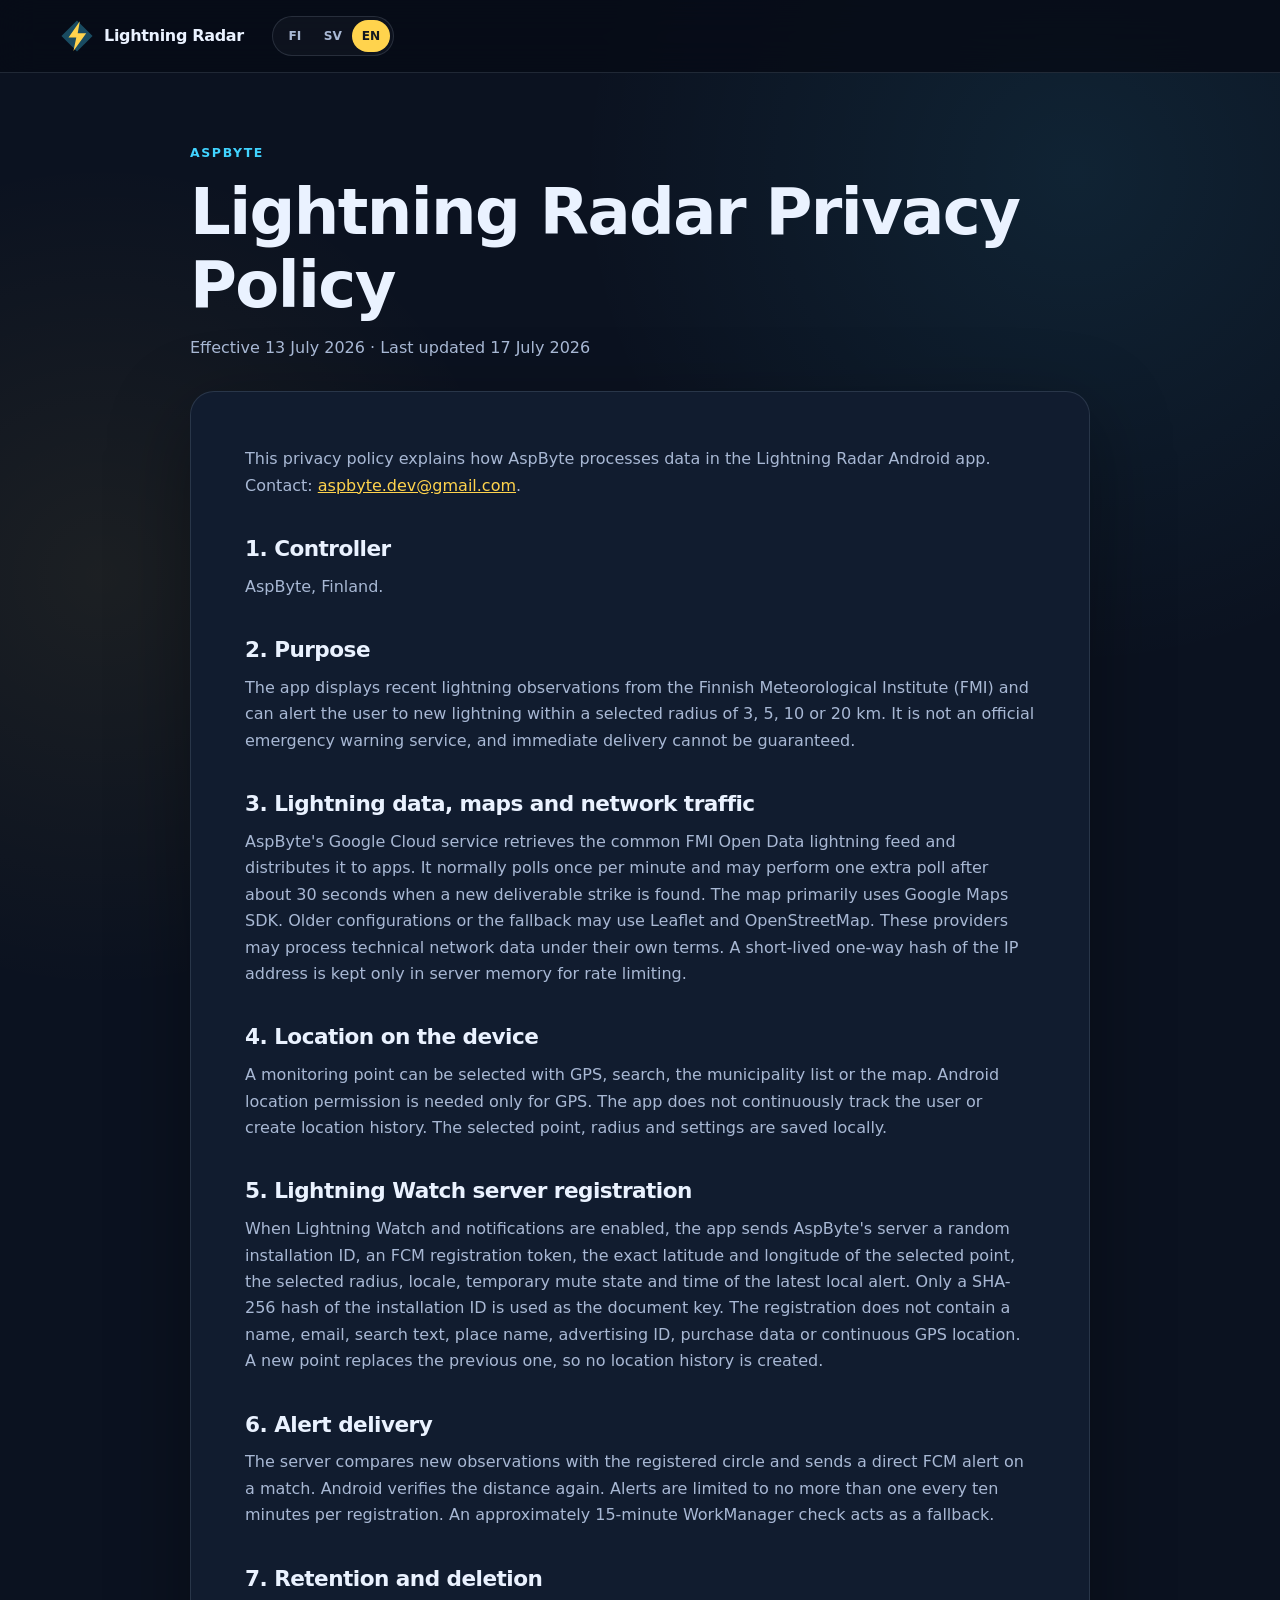
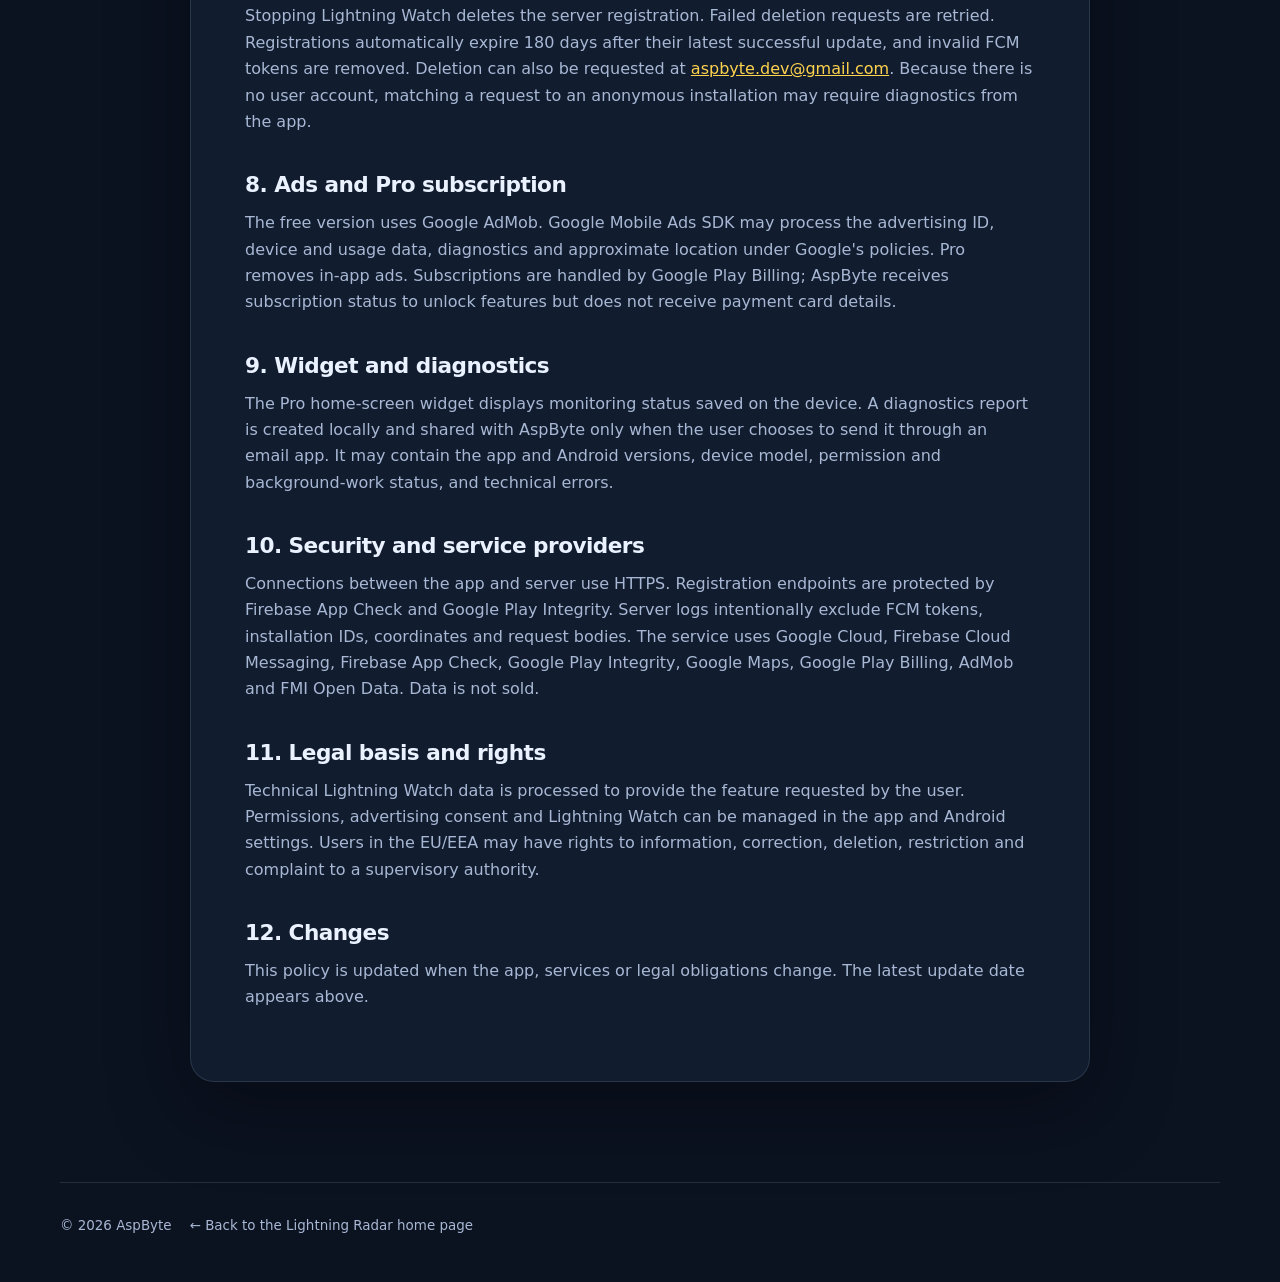
==== commit e9df0f69: "Update privacy policy for server alerts Document direct FCM alerts, selected-area coordinates, reten" ====
--- a/privacy-policy.html
+++ b/privacy-policy.html
@@ -24,189 +24,83 @@
       </div>
     </div>
   </header>
-
   <main class="policy-main" id="main">
     <header class="policy-hero">
       <p class="kicker">AspByte</p>
       <h1 data-i18n="policyTitle">Salamatutkan tietosuojakäytäntö</h1>
-      <p data-i18n="policyUpdated">Voimassa 13.7.2026 alkaen · Viimeksi päivitetty 17.7.2026</p>
+      <p data-i18n="policyUpdated">Voimassa 13.7.2026 alkaen · Viimeksi päivitetty 27.7.2026</p>
     </header>
 
     <article class="policy-article" data-lang-section="fi">
-      <p>Tämä tietosuojakäytäntö kuvaa, miten AspByte käsittelee tietoja Salamatutka-Android-sovelluksessa. Tietosuojaa koskevat yhteydenotot voi lähettää osoitteeseen <a href="mailto:aspbyte.dev@gmail.com">aspbyte.dev@gmail.com</a>.</p>
-
-      <h2>1. Sovelluksen tarkoitus</h2>
-      <p>Salamatutka näyttää tuoreita salamahavaintoja kartalla ja voi lähettää ilmoituksen, kun tallennetulla alueella havaitaan uusi salama. Sovellus ei ole virallinen vaaravaroitus- tai turvallisuuspalvelu.</p>
-
-      <h2>2. Sijainti ja paikkahaku</h2>
-      <p>GPS-sijainnin käyttö on vapaaehtoista. Sijaintia käytetään vain seurantapaikan ja hälytysalueen keskipisteen valintaan käyttäjän pyynnöstä. Sovellus ei pyydä jatkuvaa taustasijaintia eikä seuraa käyttäjän liikkumista taustalla.</p>
-      <p>Paikan tai osoitteen haku käyttää Android-laitteen tarjoamaa paikkahakupalvelua. Palveluntarjoaja voi käsitellä hakutekstiä ja tavallisia teknisiä verkkotietoja oman tietosuojakäytäntönsä mukaisesti.</p>
-
-      <h2>3. Salamahavainnot ja kartta</h2>
-      <p>Sovellus hakee salamahavainnot ensisijaisesti AspByten Google Cloud Run -palvelusta. Palvelu hakee Ilmatieteen laitoksen avoimen WFS-salamasyötteen noin kerran minuutissa ja tallentaa Google Firestoreen kaikille sovelluksille yhteisen, enintään 15 minuuttia vanhan havaintosyötteen. Firestoreen tallennetaan vain julkisia salamahavaintoja sekä niistä muodostettuja tunnisteita ja aikaleimoja päällekkäisten ilmoitusten estämiseksi.</p>
-      <p>Pilvipalvelun ollessa poissa käytöstä tai tiedon ollessa vanhentunutta sovellus voi hakea havainnot suoraan Ilmatieteen laitokselta. Tällainen varahaku voi sisältää pyydetyn karttarajauksen. Salamatutkan rajapinta ja Ilmatieteen laitoksen palvelu saavat tavallisia teknisiä verkkotietoja, kuten IP-osoitteen, ja Salamatutkan rajapinta saa sovelluksen version sisältävän User-Agent-tiedon. Salamatutkan sovelluspalvelin käyttää lähde-IP-osoitteesta yksisuuntaisesti muodostettua tiivistettä vain lyhytaikaiseen nopeusrajoitukseen prosessin muistissa; tiivistettä ei tallenneta Firestoreen tai käyttäjäprofiiliin. Google Cloud voi käsitellä palvelun teknisiä pyyntö- ja lokitietoja oman tietosuojakäytäntönsä mukaisesti.</p>
-      <p>Karttapohja käyttää OpenStreetMap-karttatiiliä. Karttapalvelu voi saada IP-osoitteen, verkkopyynnön teknisiä tietoja ja tiedon näytetystä kartta-alueesta.</p>
-      <ul><li><a href="https://en.ilmatieteenlaitos.fi/open-data" rel="noopener">Ilmatieteen laitoksen avoin data</a></li><li><a href="https://cloud.google.com/privacy" rel="noopener">Google Cloudin tietosuoja</a></li><li><a href="https://osmfoundation.org/wiki/Privacy_Policy" rel="noopener">OpenStreetMap Foundationin tietosuojakäytäntö</a></li></ul>
-
-      <h2>4. Mainokset ja Googlen suostumusratkaisu</h2>
-      <p>Ilmainen versio käyttää Google AdMobia bannerimainosten näyttämiseen. Google ja sen mainoskumppanit voivat käsitellä IP-osoitetta, mainostunnistetta, laite- ja sovellustietoja sekä mainosten näyttö- ja vuorovaikutustietoja mainosten toimittamiseen, mittaamiseen ja petosten torjuntaan.</p>
-      <p>Sovellus käyttää Googlen User Messaging Platform -ratkaisua tarvittavien mainossuostumusten pyytämiseen ja valintojen muuttamiseen soveltuvilla alueilla.</p>
-      <ul><li><a href="https://policies.google.com/privacy" rel="noopener">Googlen tietosuojakäytäntö</a></li><li><a href="https://policies.google.com/technologies/partner-sites" rel="noopener">Miten Google käyttää kumppaneiden tietoja</a></li></ul>
-
-      <h2>5. Pro-tilaukset ja Google Play</h2>
-      <p>Pro-tilaukset käsitellään Google Playn laskutusjärjestelmällä. Google käsittelee maksutiedot, ostohistorian ja tilauksen tilan omien ehtojensa ja tietosuojakäytäntönsä mukaisesti. AspByte ei saa käyttäjän täydellisiä maksukortti- tai pankkitietoja. Sovellus tarkistaa Google Playsta, onko tilaus aktiivinen, jotta Pro-ominaisuudet voidaan ottaa käyttöön.</p>
-
-      <h2>6. Sovelluspäivitysten tarkistus</h2>
-      <p>Play Kaupasta asennettu sovellus voi tarkistaa Google Playn päivityspalvelusta, onko käyttäjälle saatavilla uudempi versio. Tarkistus voi välittää Googlelle sovelluksen ja asennetun version tunnistetietoja sekä tavallisia teknisiä verkkotietoja. AspByte ei ylläpidä omaa päivitysrekisteriä.</p>
-
-      <h2>7. Laitteelle tallennettavat tiedot</h2>
-      <p>Valittu paikka, tarkat koordinaatit, hälytyssäde, salamavahdin tila, kielivalinta, käyttöönottovaiheiden tila, päivitysmuistutuksen aika ja viimeksi ilmoitetun salamahavainnon tiedot tallennetaan paikallisesti laitteelle. AspByte ei ylläpidä käyttäjätiliä, eikä tarkkaa seurantapaikkaa tai hälytyssäteen arvoa lähetetä tai tallenneta Salamatutkan palvelimelle.</p>
-      <p>Paikalliset tiedot säilyvät, kunnes käyttäjä tyhjentää sovelluksen tiedot tai poistaa sovelluksen.</p>
-
-      <h2>8. Ilmoitukset ja taustatoiminta</h2>
-      <p>Jos käyttäjä sallii ilmoitukset ja käynnistää salamavahdin, sovellus tilaa Firebase Cloud Messagingista tallennetun hälytysalueen peittävät kiinteät, noin 5,5 × 5,5 kilometrin karttaruudut. Firebase/Google voi päätellä tilatuista ruuduista likimääräisen seuranta-alueen, mutta tarkka keskipiste ja säde säilyvät laitteella. Salamatutkan palvelin julkaisee ruudun aiheeseen vain julkisen salamahavainnon koordinaatit ja aikaleiman, ja puhelin tarkistaa lopuksi, onko havainto tarkasti käyttäjän valitseman ympyrän sisällä.</p>
-      <p>Firebase Cloud Messaging käsittelee ilmoitusten toimittamista varten Firebase-asennustunnistetta, sovelluksen versiota sekä Firebase-käyttäjäagenttiin kuuluvia sovellus- ja laitetietoja. Salamatutkan palvelin ei vastaanota tai tallenna laitteen FCM-rekisteröintitunnusta. Salamavahdin poistaminen käytöstä poistaa sovelluksen karttaruututilaukset.</p>
-      <p>Androidin sallima noin 15 minuutin taustatarkistus toimii ilmoitusten varajärjestelmänä ja käyttää aiemmin tallennettua aluetta, ei laitteen ajantasaista GPS-sijaintia. Android voi akun ja laitteen asetusten perusteella viivästyttää tai estää sekä push-ilmoituksen että taustatarkistuksen, joten toimitusaikaa ei voida taata.</p>
-      <ul><li><a href="https://firebase.google.com/support/privacy" rel="noopener">Firebasen tietosuoja ja tietojen käsittely</a></li></ul>
-
-      <h2>9. Diagnostiikka ja vapaaehtoiset tukipyynnöt</h2>
-      <p>Sovellus säilyttää laitteella rajatun määrän viimeisimpiä teknisiä tapahtumia ja virheitä ongelmien selvittämistä varten. Diagnostiikkaraportti voi sisältää sovellus- ja Android-version, puhelimen valmistajan ja mallin, laitteen teknisiä tietoja, kieli- ja aikavyöhykeasetuksen, verkkoyhteyden ja käyttöoikeuksien tilan, salamavahdin ja Pro-tilan sekä viimeisimmät tekniset tapahtumat ja virhetyypit. Tarkkoja koordinaatteja ja käyttäjän kirjoittamia hakutekstejä ei lisätä raporttiin.</p>
-      <p>Paikallinen diagnostiikkaloki korvautuu vähitellen uusilla tapahtumilla ja poistuu, kun käyttäjä tyhjentää sovelluksen tiedot tai poistaa sovelluksen. Luotu raporttitiedosto säilyy sovelluksen väliaikaisessa välimuistissa, kunnes seuraava raportti korvaa sen tai Android tyhjentää välimuistin.</p>
-      <p>Raportti luodaan vain käyttäjän valinnalla ja annetaan käyttäjän valitsemalle sähköposti- tai jakosovellukselle. Sovellus ei lähetä raporttia automaattisesti. Jos käyttäjä lähettää raportin AspBytelle, AspByte käsittelee raportin sekä mahdollisen lähettäjän sähköpostiosoitteen ja vapaaehtoisen viestin tukipyynnön käsittelemiseksi. Tukitiedot säilytetään vain niin kauan kuin ongelman selvittäminen tai lakisääteiset velvoitteet edellyttävät. Niitä koskevan tarkastus- tai poistopyynnön voi lähettää osoitteeseen <a href="mailto:aspbyte.dev@gmail.com">aspbyte.dev@gmail.com</a>.</p>
-
-      <h2>10. Tietojen suojaaminen ja jakaminen</h2>
-      <p>Verkkoyhteydet Salamatutkan Google Cloud -palveluun, Ilmatieteen laitokselle, OpenStreetMapiin ja Googlen palveluihin käyttävät HTTPS-salausta. AspByte ei myy käyttäjätietoja. Tietoja käsittelevät edellä kuvatuissa tarkoituksissa Google Cloud Run ja Firestore, Firebase Cloud Messaging, Google AdMob ja User Messaging Platform, Google Play Billing ja päivityspalvelu, Androidin paikkahakupalvelun tarjoaja, OpenStreetMap sekä varayhteyden aikana Ilmatieteen laitos.</p>
-      <p>Salamatutkan palvelin ei tallenna käyttäjän sijaintia, tarkkaa hälytysaluetta, käyttäjätiliä, mainostunnistetta, ostotietoja tai FCM-rekisteröintitunnusta.</p>
-
-      <h2>11. Lasten tietosuoja</h2>
-      <p>Salamatutkaa ei ole suunnattu erityisesti alle 13-vuotiaille. Jos huoltaja epäilee lapsen lähettäneen henkilötietoja AspBytelle, hän voi ottaa yhteyttä yllä mainittuun sähköpostiosoitteeseen.</p>
-
-      <h2>12. Käyttäjän valinnat ja oikeudet</h2>
-      <p>Käyttäjä voi olla antamatta sijainti- tai ilmoituslupaa. Salamavahdin voi poistaa käytöstä, jolloin sovellus poistaa Firebase-karttaruututilaukset. Androidin luvat voi peruuttaa laitteen asetuksissa, mainosvalintoja voi muuttaa sovelluksen tietosuoja-asetuksista ja paikalliset tiedot voi poistaa Androidin sovellusasetuksista tai poistamalla sovelluksen. Googlen ja Firebasen käsittelemien tunnisteiden säilytys ja poistaminen määräytyy niiden omien tietosuojakäytäntöjen mukaan.</p>
-      <p>Tietosuojaa koskevissa kysymyksissä voi ottaa yhteyttä osoitteeseen <a href="mailto:aspbyte.dev@gmail.com">aspbyte.dev@gmail.com</a>. Kolmansien osapuolten käsittelemien tietojen osalta pyyntö voidaan joutua osoittamaan kyseiselle palveluntarjoajalle.</p>
-
-      <h2>13. Muutokset</h2>
-      <p>Tätä käytäntöä voidaan päivittää sovelluksen ominaisuuksien, lainsäädännön tai palveluntarjoajien muuttuessa. Ajantasainen versio julkaistaan tällä sivulla.</p>
-      <p class="policy-notice">Salamatutka ei takaa havaintojen täydellisyyttä tai viiveettömyyttä. Noudata aina viranomaisten sää- ja vaaratiedotteita.</p>
+      <p>Tämä tietosuojakäytäntö kuvaa, miten AspByte käsittelee tietoja Salamatutka-Android-sovelluksessa. Yhteydenotot: <a href="mailto:aspbyte.dev@gmail.com">aspbyte.dev@gmail.com</a>.</p>
+      <h2>1. Rekisterinpitäjä</h2>
+      <p>AspByte, Suomi. Tietosuojaa koskevat pyynnöt voi lähettää yllä olevaan sähköpostiosoitteeseen.</p>
+      <h2>2. Sovelluksen tarkoitus</h2>
+      <p>Salamatutka näyttää tuoreita Ilmatieteen laitoksen (FMI) salamahavaintoja kartalla ja voi ilmoittaa uusista salamista käyttäjän valitsemalla 3, 5, 10 tai 20 kilometrin hälytysalueella. Sovellus ei ole virallinen vaaravaroituspalvelu, eikä ilmoitusten välitöntä toimitusta voida taata.</p>
+      <h2>3. Salamatiedot, kartta ja verkkoyhteydet</h2>
+      <p>AspByten Google Cloud -palvelu hakee FMI Open Datan yhteisen salamahavaintosyötteen ja välittää sen sovelluksille. Palvelu ei lisää salamahavaintoihin käyttäjän henkilötietoja. Cloud Scheduler käynnistää normaalisti haun kerran minuutissa. Kun havaitaan uusi toimitettava salama, palvelu voi tehdä yhden lisähaun noin 30 sekunnin kuluttua.</p>
+      <p>Kartta käyttää ensisijaisesti Google Maps SDK:ta. Vanhemmissa kokoonpanoissa tai vararatkaisuna voidaan käyttää Leaflet-karttaa ja OpenStreetMap-karttatiiliä. Nämä palveluntarjoajat voivat saada teknisiä verkkotietoja, kuten IP-osoitteen, omien ehtojensa mukaisesti.</p>
+      <p>Julkisen salamarajapinnan väärinkäytön estämiseksi palvelin käyttää lyhytaikaista, yksisuuntaisesti tiivistettyä IP-avainta nopeusrajoitukseen. Avainta säilytetään vain palveluprosessin muistissa nykyisen rajoitusikkunan ajan.</p>
+      <h2>4. Paikkatiedot laitteella</h2>
+      <p>Käyttäjä voi valita seurantapisteen GPS:llä, haulla, kuntaluettelosta tai kartalta. Androidin sijaintilupa pyydetään vain GPS-toimintoa varten. Sovellus ei seuraa käyttäjän liikkeitä jatkuvasti eikä muodosta sijaintihistoriaa. Valittu piste, säde ja asetukset tallennetaan paikallisesti laitteelle.</p>
+      <h2>5. Salamavahdin palvelinrekisteröinti</h2>
+      <p>Kun käyttäjä käynnistää Salamavahdin ja sallii ilmoitukset, sovellus lähettää AspByten palvelimelle suoran varoituksen toimittamista varten:</p>
+      <ul>
+        <li>satunnaisen, sovellusasennuskohtaisen tunnisteen;</li>
+        <li>Firebase Cloud Messagingin (FCM) rekisteröintitunnuksen;</li>
+        <li>valitun seurantapisteen tarkan leveys- ja pituusasteen;</li>
+        <li>valitun 3, 5, 10 tai 20 kilometrin säteen;</li>
+        <li>kielitunnisteen, mahdollisen määräaikaisen mykistyksen ja viimeisimmän paikallisen ilmoituksen ajan.</li>
+      </ul>
+      <p>Palvelin tallentaa asennustunnisteesta vain SHA-256-tiivisteen dokumentin avaimeksi. Rekisteröinti ei sisällä nimeä, sähköpostiosoitetta, haun tekstiä, paikan nimeä, mainostunnistetta, ostotietoja tai jatkuvaa GPS-sijaintia. Yksi rekisteröinti korvaa saman asennuksen edellisen pisteen, joten palvelin ei muodosta sijaintihistoriaa.</p>
+      <h2>6. Ilmoitusten toiminta</h2>
+      <p>Palvelin vertaa uutta salamahavaintoa rekisteröityyn ympyrään ja lähettää osumasta suoran FCM-ilmoituksen oikealle laitteelle. Android tarkistaa etäisyyden vielä uudelleen ennen ilmoitusta. Ilmoituksia rauhoitetaan enintään yhteen kymmenessä minuutissa rekisteröintiä kohden. Noin 15 minuutin WorkManager-tarkistus toimii varajärjestelmänä.</p>
+      <h2>7. Säilytys ja poistaminen</h2>
+      <p>Salamavahdin pysäyttäminen poistaa palvelinrekisteröinnin. Jos poisto ei onnistu verkkovirheen vuoksi, sovellus yrittää sitä myöhemmin uudelleen. Rekisteröinti vanhenee automaattisesti 180 vuorokauden kuluttua viimeisestä onnistuneesta päivityksestä, ja virheelliset FCM-tunnukset poistetaan. Käyttäjä voi pyytää tietojen poistamista myös osoitteesta <a href="mailto:aspbyte.dev@gmail.com">aspbyte.dev@gmail.com</a>. Koska käyttäjätiliä ei ole, pyynnön yhdistäminen tiettyyn anonyymiin asennukseen voi edellyttää sovelluksen diagnostiikkatietoja.</p>
+      <h2>8. Mainokset ja Pro-tilaus</h2>
+      <p>Ilmaisversio käyttää Google AdMobia. Google Mobile Ads SDK voi käsitellä mainostunnistetta, laite- ja käyttötietoja, diagnostiikkaa sekä likimääräistä sijaintia Googlen käytäntöjen mukaisesti. Pro poistaa sovelluksen mainokset. Pro-tilaukset käsitellään Google Play Billingin kautta; AspByte saa tilauksen tilan sovelluksen ominaisuuksien avaamiseksi, mutta ei käyttäjän maksukorttitietoja.</p>
+      <h2>9. Widget ja diagnostiikka</h2>
+      <p>Pro-käyttäjän kotinäyttöwidget näyttää laitteelle tallennettua seurantatilaa. Diagnostiikkaraportti muodostetaan paikallisesti ja lähetetään AspBytelle vain, jos käyttäjä itse valitsee jakamisen sähköpostisovelluksella. Raportti voi sisältää sovellus- ja Android-version, laitemallin, lupien tilan, taustatyön tilan ja teknisiä virheilmoituksia. Käyttäjän tulee tarkistaa raportti ennen lähettämistä.</p>
+      <h2>10. Turvallisuus ja palveluntarjoajat</h2>
+      <p>Kaikki sovelluksen ja palvelimen väliset yhteydet käyttävät HTTPS-salausta. Rekisteröintireitit suojataan Firebase App Checkillä ja Google Play Integrityllä. Palvelinlokit eivät tarkoituksellisesti sisällä FCM-tunnuksia, asennustunnisteita, koordinaatteja tai pyyntöjen sisältöä.</p>
+      <p>Toiminnassa käytetään muun muassa Google Cloudia, Firebase Cloud Messagingia, Firebase App Checkiä, Google Play Integrityä, Google Mapsia, Google Play Billingiä, AdMobia ja FMI Open Dataa. Tietoja ei myydä. Palveluntarjoajat käsittelevät tietoja omien ehtojensa ja tietosuojakäytäntöjensä mukaisesti.</p>
+      <h2>11. Oikeusperusteet ja käyttäjän oikeudet</h2>
+      <p>Salamavahdin teknisten tietojen käsittely perustuu käyttäjän pyytämän toiminnon toteuttamiseen. Luvat, mainonnan suostumukset ja Salamavahti voidaan hallita sovelluksessa ja Androidin asetuksissa. EU- ja ETA-alueella käyttäjällä voi olla oikeus saada tietoja käsittelystä, pyytää oikaisua tai poistamista, rajoittaa käsittelyä ja tehdä valitus valvontaviranomaiselle.</p>
+      <h2>12. Muutokset</h2>
+      <p>Käytäntöä päivitetään, jos sovelluksen toiminta, palvelut tai lakisääteiset velvoitteet muuttuvat. Päivämäärä näkyy sivun yläosassa.</p>
     </article>
 
     <article class="policy-article" data-lang-section="sv" hidden>
-      <p>Denna integritetspolicy beskriver hur AspByte behandlar uppgifter i Android-appen Blixtradar. Frågor om integritet kan skickas till <a href="mailto:aspbyte.dev@gmail.com">aspbyte.dev@gmail.com</a>.</p>
-
-      <h2>1. Appens syfte</h2>
-      <p>Blixtradar visar färska blixtobservationer på en karta och kan skicka en avisering när en ny blixt observeras inom ett sparat område. Appen är inte en officiell varnings- eller säkerhetstjänst.</p>
-
-      <h2>2. Plats och platssökning</h2>
-      <p>Användning av GPS-position är frivillig. Positionen används endast på användarens begäran för att välja bevakningsplats och varningsområdets mittpunkt. Appen begär inte kontinuerlig bakgrundsposition och följer inte användarens rörelser i bakgrunden.</p>
-      <p>Sökning efter en plats eller adress använder den platssökningstjänst som Android-enheten tillhandahåller. Tjänsteleverantören kan behandla söktexten och vanliga tekniska nätverksuppgifter enligt sin egen integritetspolicy.</p>
-
-      <h2>3. Blixtobservationer och karta</h2>
-      <p>Appen hämtar i första hand blixtobservationer från AspBytes tjänst i Google Cloud Run. Tjänsten hämtar Meteorologiska institutets öppna WFS-blixtdata ungefär en gång per minut och lagrar ett gemensamt observationsflöde med högst 15 minuter gamla observationer i Google Firestore. Firestore innehåller endast offentliga blixtobservationer samt identifierare och tidsstämplar som bildats av dem för att förhindra dubbla aviseringar.</p>
-      <p>Om molntjänsten inte är tillgänglig eller om uppgifterna är för gamla kan appen hämta observationerna direkt från Meteorologiska institutet. En sådan reservbegäran kan innehålla det begärda kartområdet. Blixtradars gränssnitt och Meteorologiska institutets tjänst får vanliga tekniska nätverksuppgifter, såsom IP-adressen, och Blixtradars gränssnitt får en User-Agent som innehåller appversionen. Blixtradars appserver använder en envägshash av källans IP-adress endast för kortvarig hastighetsbegränsning i processminnet; hashen lagras inte i Firestore eller i en användarprofil. Google Cloud kan behandla tekniska begäranden och logguppgifter enligt sin egen integritetspolicy.</p>
-      <p>Kartunderlaget använder kartplattor från OpenStreetMap. Karttjänsten kan få IP-adressen, tekniska uppgifter om nätverksbegäran och information om det visade kartområdet.</p>
-      <ul><li><a href="https://en.ilmatieteenlaitos.fi/open-data" rel="noopener">Meteorologiska institutets öppna data</a></li><li><a href="https://cloud.google.com/privacy" rel="noopener">Google Clouds integritet</a></li><li><a href="https://osmfoundation.org/wiki/Privacy_Policy" rel="noopener">OpenStreetMap Foundations integritetspolicy</a></li></ul>
-
-      <h2>4. Annonser och Googles samtyckeslösning</h2>
-      <p>Gratisversionen använder Google AdMob för att visa bannerannonser. Google och dess annonspartner kan behandla IP-adress, annonsidentifierare, enhets- och appuppgifter samt information om annonsvisningar och interaktioner för leverans, mätning och bedrägeribekämpning.</p>
-      <p>Appen använder Google User Messaging Platform för att begära nödvändiga annonssamtycken och låta användaren ändra sina val i tillämpliga regioner.</p>
-      <ul><li><a href="https://policies.google.com/privacy" rel="noopener">Googles integritetspolicy</a></li><li><a href="https://policies.google.com/technologies/partner-sites" rel="noopener">Hur Google använder uppgifter från partners</a></li></ul>
-
-      <h2>5. Pro-prenumerationer och Google Play</h2>
-      <p>Pro-prenumerationer hanteras av Google Plays faktureringssystem. Google behandlar betalningsuppgifter, köphistorik och prenumerationsstatus enligt sina egna villkor och sin integritetspolicy. AspByte får inte fullständiga kort- eller bankuppgifter. Appen kontrollerar prenumerationsstatus hos Google Play för att aktivera Pro-funktionerna.</p>
-
-      <h2>6. Kontroll av appuppdateringar</h2>
-      <p>En app som installerats från Play Butik kan kontrollera hos Google Plays uppdateringstjänst om en nyare version finns tillgänglig för användaren. Kontrollen kan överföra app- och versionsidentifierare samt vanliga tekniska nätverksuppgifter till Google. AspByte har inget eget uppdateringsregister.</p>
-
-      <h2>7. Uppgifter som lagras på enheten</h2>
-      <p>Vald plats, exakta koordinater, varningsradie, blixtvaktens status, språkval, introduktionsstatus, tidpunkt för uppdateringspåminnelse och uppgifter om den senast aviserade blixten lagras lokalt på enheten. AspByte har inget användarkonto, och den exakta bevakningsplatsen eller radien skickas inte till eller lagras på Blixtradars server.</p>
-      <p>Lokala uppgifter finns kvar tills användaren rensar appens data eller avinstallerar appen.</p>
-
-      <h2>8. Aviseringar och bakgrundsaktivitet</h2>
-      <p>Om användaren tillåter aviseringar och startar blixtvakten prenumererar appen i Firebase Cloud Messaging på fasta kartceller på cirka 5,5 × 5,5 kilometer som täcker det sparade varningsområdet. Firebase/Google kan utifrån cellerna härleda ett ungefärligt bevakningsområde, men den exakta mittpunkten och radien stannar på enheten. Blixtradars server publicerar endast den offentliga blixtobservationens koordinater och tidsstämpel till cellämnet, och telefonen kontrollerar slutligen om observationen ligger exakt inom den valda cirkeln.</p>
-      <p>Firebase Cloud Messaging behandlar ett Firebase-installations-ID, appversionen samt app- och enhetsuppgifter i Firebase-användaragenten för att leverera aviseringar. Blixtradars server tar inte emot eller lagrar enhetens FCM-registreringstoken. När blixtvakten stängs av tar appen bort kartcellsprenumerationerna.</p>
-      <p>Androids bakgrundskontroll ungefär var 15:e minut fungerar som reserv och använder det tidigare sparade området, inte enhetens aktuella GPS-position. Android kan fördröja eller stoppa både push-aviseringar och bakgrundskontroller beroende på batteri- och enhetsinställningar, så leveranstiden kan inte garanteras.</p>
-      <ul><li><a href="https://firebase.google.com/support/privacy" rel="noopener">Firebase integritet och databehandling</a></li></ul>
-
-      <h2>9. Diagnostik och frivilliga supportförfrågningar</h2>
-      <p>Appen lagrar en begränsad mängd av de senaste tekniska händelserna och felen på enheten för felsökning. En diagnostikrapport kan innehålla app- och Android-version, telefonens tillverkare och modell, tekniska enhetsuppgifter, språk- och tidszonsinställning, nätverks- och behörighetsstatus, blixtvaktens och Pro-status samt de senaste tekniska händelserna och feltyperna. Exakta koordinater och söktext som användaren har skrivit inkluderas inte i rapporten.</p>
-      <p>Den lokala diagnostikloggen ersätts gradvis av nya händelser och tas bort när användaren rensar appens data eller avinstallerar appen. En skapad rapportfil finns i appens tillfälliga cache tills nästa rapport ersätter den eller Android rensar cachen.</p>
-      <p>Rapporten skapas endast när användaren väljer det och lämnas till den e-post- eller delningsapp som användaren väljer. Appen skickar inte rapporten automatiskt. Om användaren skickar rapporten till AspByte behandlar AspByte rapporten samt avsändarens eventuella e-postadress och frivilliga meddelande för att hantera supportärendet. Supportuppgifter sparas endast så länge som felsökningen eller rättsliga skyldigheter kräver. En begäran om tillgång till eller radering av uppgifterna kan skickas till <a href="mailto:aspbyte.dev@gmail.com">aspbyte.dev@gmail.com</a>.</p>
-
-      <h2>10. Skydd och delning av uppgifter</h2>
-      <p>Nätverksanslutningar till Blixtradars Google Cloud-tjänst, Meteorologiska institutet, OpenStreetMap och Googles tjänster använder HTTPS-kryptering. AspByte säljer inte användaruppgifter. Uppgifter behandlas för de beskrivna ändamålen av Google Cloud Run och Firestore, Firebase Cloud Messaging, Google AdMob och User Messaging Platform, Google Play Billing och uppdateringstjänsten, leverantören av Androids platssökning, OpenStreetMap samt Meteorologiska institutet när reservanslutningen används.</p>
-      <p>Blixtradars server lagrar inte användarens position, exakta varningsområde, användarkonto, annonsidentifierare, köpuppgifter eller FCM-registreringstoken.</p>
-
-      <h2>11. Barns integritet</h2>
-      <p>Blixtradar är inte särskilt riktad till barn under 13 år. En vårdnadshavare som tror att ett barn har skickat personuppgifter till AspByte kan kontakta oss på e-postadressen ovan.</p>
-
-      <h2>12. Användarens val och rättigheter</h2>
-      <p>Användaren kan neka plats- eller aviseringsbehörighet. När blixtvakten stängs av tar appen bort Firebase-kartcellsprenumerationerna. Android-behörigheter kan återkallas i enhetsinställningarna, annonsval kan ändras i appens integritetsinställningar och lokala data kan tas bort via Androids appinställningar eller genom att avinstallera appen. Lagring och radering av identifierare som behandlas av Google och Firebase följer deras egna integritetspolicyer.</p>
-      <p>Integritetsfrågor kan skickas till <a href="mailto:aspbyte.dev@gmail.com">aspbyte.dev@gmail.com</a>. Begäranden som gäller uppgifter som behandlas av tredje part kan behöva riktas till den berörda leverantören.</p>
-
-      <h2>13. Ändringar</h2>
-      <p>Denna policy kan uppdateras när appens funktioner, lagstiftningen eller tjänsteleverantörerna ändras. Den aktuella versionen publiceras på denna sida.</p>
-      <p class="policy-notice">Blixtradar garanterar inte att observationerna är fullständiga eller omedelbara. Följ alltid myndigheternas väder- och faromeddelanden.</p>
+      <p>Denna integritetspolicy beskriver hur AspByte behandlar uppgifter i Android-appen Blixtvakt. Kontakt: <a href="mailto:aspbyte.dev@gmail.com">aspbyte.dev@gmail.com</a>.</p>
+      <h2>1. Personuppgiftsansvarig</h2><p>AspByte, Finland.</p>
+      <h2>2. Appens syfte</h2><p>Appen visar aktuella blixtobservationer från Meteorologiska institutet (FMI) och kan varna om nya blixtar inom en vald radie på 3, 5, 10 eller 20 km. Appen är inte en officiell varningstjänst och omedelbar leverans kan inte garanteras.</p>
+      <h2>3. Blixtdata, karta och nätverk</h2><p>AspBytes Google Cloud-tjänst hämtar FMI Open Data och förmedlar samma observationsflöde till apparna. Normalt görs en hämtning per minut och vid en ny levererbar blixt kan en extra hämtning göras efter cirka 30 sekunder. Kartan använder i första hand Google Maps SDK. Äldre versioner eller reservläget kan använda Leaflet och OpenStreetMap. Leverantörerna kan behandla tekniska nätuppgifter enligt sina egna villkor. En kortlivad envägshash av IP-adressen används i serverminnet för hastighetsbegränsning.</p>
+      <h2>4. Plats på enheten</h2><p>En bevakningspunkt kan väljas med GPS, sökning, kommunlista eller karta. Platstillståndet behövs endast för GPS-funktionen. Appen följer inte användaren kontinuerligt och skapar ingen platshistorik.</p>
+      <h2>5. Serverregistrering för Blixtvakten</h2><p>När bevakningen startas skickas ett slumpmässigt installations-ID, FCM-token, den valda punktens exakta koordinater, radien, språk, tillfällig tystnad och tiden för den senaste lokala varningen till AspBytes server. Endast en SHA-256-hash av installations-ID:t används som dokumentnyckel. Registreringen innehåller inte namn, e-post, söktext, platsnamn, reklam-ID, köpdata eller kontinuerlig GPS-position. En ny punkt ersätter den gamla och ingen platshistorik skapas.</p>
+      <h2>6. Aviseringar</h2><p>Servern jämför nya observationer med den registrerade cirkeln och skickar en direkt FCM-avisering vid träff. Android kontrollerar avståndet igen. Aviseringar begränsas till högst en per tio minuter per registrering. WorkManager-kontrollen ungefär var 15:e minut fungerar som reserv.</p>
+      <h2>7. Lagring och radering</h2><p>När Blixtvakten stoppas raderas registreringen. Misslyckade raderingar försöks igen. Registreringen upphör automatiskt 180 dagar efter den senaste lyckade uppdateringen och ogiltiga FCM-token raderas. Radering kan också begäras via <a href="mailto:aspbyte.dev@gmail.com">aspbyte.dev@gmail.com</a>.</p>
+      <h2>8. Annonser och Pro</h2><p>Gratisversionen använder Google AdMob. Google Mobile Ads SDK kan behandla reklam-ID, enhets- och användningsdata, diagnostik och ungefärlig plats enligt Googles regler. Pro tar bort annonser. Betalningar hanteras av Google Play Billing; AspByte får prenumerationens status men inte betalkortsuppgifter.</p>
+      <h2>9. Widget och diagnostik</h2><p>Pro-widgeten visar lokalt sparad bevakningsstatus. En diagnostikrapport skapas lokalt och delas endast om användaren själv skickar den via e-post. Den kan innehålla app- och Android-version, enhetsmodell, behörigheter, bakgrundsjobb och tekniska fel.</p>
+      <h2>10. Säkerhet och leverantörer</h2><p>Anslutningar använder HTTPS. Registreringen skyddas med Firebase App Check och Google Play Integrity. Serverloggar innehåller avsiktligt inte FCM-token, installations-ID, koordinater eller begärans innehåll. Tjänsten använder Google Cloud, Firebase, Google Maps, Google Play, AdMob och FMI. Uppgifter säljs inte.</p>
+      <h2>11. Rättigheter och ändringar</h2><p>Användaren kan stoppa bevakningen, hantera behörigheter och kontakta AspByte för frågor eller radering. Policyn uppdateras när tjänsten eller skyldigheterna ändras.</p>
     </article>
 
     <article class="policy-article" data-lang-section="en" hidden>
-      <p>This privacy policy explains how AspByte processes information in the Lightning Radar Android app. Privacy enquiries can be sent to <a href="mailto:aspbyte.dev@gmail.com">aspbyte.dev@gmail.com</a>.</p>
-
-      <h2>1. Purpose of the app</h2>
-      <p>Lightning Radar displays recent lightning observations on a map and can send a notification when new lightning is detected inside a saved area. The app is not an official hazard warning or safety service.</p>
-
-      <h2>2. Location and place search</h2>
-      <p>Using GPS location is optional. Location is used only at the user's request to select the monitored place and the centre of the alert area. The app does not request continuous background location and does not track the user's movement in the background.</p>
-      <p>Searching for a place or address uses the geocoding service provided by the Android device. The service provider may process the search text and ordinary technical network information under its own privacy policy.</p>
-
-      <h2>3. Lightning observations and map</h2>
-      <p>The app primarily retrieves lightning observations from AspByte's service on Google Cloud Run. The service fetches the Finnish Meteorological Institute's open WFS lightning feed about once per minute and stores a shared feed containing observations no more than 15 minutes old in Google Firestore. Firestore contains only public lightning observations and identifiers and timestamps derived from them to prevent duplicate alerts.</p>
-      <p>If the cloud service is unavailable or its data is stale, the app may retrieve observations directly from the Finnish Meteorological Institute. Such a fallback request may contain the requested map boundary. The Lightning Radar API and the FMI service receive ordinary technical network information such as the IP address, and the Lightning Radar API receives a User-Agent containing the app version. The Lightning Radar application server uses a one-way hash of the source IP only for short-lived rate limiting in process memory; the hash is not stored in Firestore or a user profile. Google Cloud may process technical request and log information under its own privacy policy.</p>
-      <p>The map base uses OpenStreetMap tiles. The map service may receive the IP address, technical request information, and information about the map area displayed.</p>
-      <ul><li><a href="https://en.ilmatieteenlaitos.fi/open-data" rel="noopener">Finnish Meteorological Institute Open Data</a></li><li><a href="https://cloud.google.com/privacy" rel="noopener">Google Cloud Privacy</a></li><li><a href="https://osmfoundation.org/wiki/Privacy_Policy" rel="noopener">OpenStreetMap Foundation Privacy Policy</a></li></ul>
-
-      <h2>4. Advertising and Google's consent solution</h2>
-      <p>The Free version uses Google AdMob to display banner ads. Google and its advertising partners may process the IP address, advertising identifier, device and app information, and ad display and interaction information for delivery, measurement, and fraud prevention.</p>
-      <p>The app uses Google User Messaging Platform to request necessary advertising consent and allow users to change their choices in applicable regions.</p>
-      <ul><li><a href="https://policies.google.com/privacy" rel="noopener">Google Privacy Policy</a></li><li><a href="https://policies.google.com/technologies/partner-sites" rel="noopener">How Google uses information from partners</a></li></ul>
-
-      <h2>5. Pro subscriptions and Google Play</h2>
-      <p>Pro subscriptions are processed by Google Play Billing. Google processes payment details, purchase history, and subscription status under its own terms and privacy policy. AspByte does not receive full payment card or bank details. The app checks subscription status with Google Play to enable Pro features.</p>
-
-      <h2>6. App update checks</h2>
-      <p>An app installed through Google Play may check the Google Play update service to see whether a newer version is available to the user. The check may provide Google with app and installed-version identifiers and ordinary technical network information. AspByte does not maintain its own update registry.</p>
-
-      <h2>7. Information stored on the device</h2>
-      <p>The selected place, exact coordinates, alert radius, Lightning Watch state, language choice, onboarding state, update reminder time, and details of the last notified lightning observation are stored locally on the device. AspByte does not maintain a user account, and the exact monitored place or alert-radius value is not sent to or stored by the Lightning Radar server.</p>
-      <p>Local information remains until the user clears the app's data or uninstalls the app.</p>
-
-      <h2>8. Notifications and background activity</h2>
-      <p>If the user allows notifications and starts Lightning Watch, the app subscribes through Firebase Cloud Messaging to fixed map cells of approximately 5.5 × 5.5 kilometres that cover the saved alert area. Firebase/Google can infer an approximate monitored area from these cells, but the exact centre and radius remain on the device. The Lightning Radar server publishes only the public strike coordinates and timestamp to the cell topic, and the phone performs the final check that the observation is inside the exact circle selected by the user.</p>
-      <p>Firebase Cloud Messaging processes a Firebase Installation ID, the app version, and app and device information included in the Firebase user agent to deliver notifications. The Lightning Radar server does not receive or store the device's FCM registration token. Disabling Lightning Watch removes the app's map-cell subscriptions.</p>
-      <p>Android's approximately 15-minute background check remains as a fallback and uses the previously saved area, not the device's current GPS location. Android may delay or prevent both push notifications and background checks based on battery and device settings, so delivery time cannot be guaranteed.</p>
-      <ul><li><a href="https://firebase.google.com/support/privacy" rel="noopener">Firebase privacy and data processing</a></li></ul>
-
-      <h2>9. Diagnostics and voluntary support requests</h2>
-      <p>The app stores a limited amount of recent technical events and errors on the device for troubleshooting. A diagnostic report may contain the app and Android versions, phone manufacturer and model, technical device information, language and time-zone settings, network and permission status, Lightning Watch and Pro status, and recent technical events and error types. Exact coordinates and search text entered by the user are not included in the report.</p>
-      <p>The local diagnostic log is gradually replaced by newer events and is deleted when the user clears the app's data or uninstalls the app. A generated report file remains in the app's temporary cache until the next report replaces it or Android clears the cache.</p>
-      <p>A report is created only when the user chooses to do so and is passed to the email or sharing app selected by the user. The app does not send reports automatically. If the user sends a report to AspByte, AspByte processes the report and any sender email address and voluntary message to handle the support request. Support information is retained only as long as troubleshooting or legal obligations require. Requests to access or delete this information can be sent to <a href="mailto:aspbyte.dev@gmail.com">aspbyte.dev@gmail.com</a>.</p>
-
-      <h2>10. Security and sharing</h2>
-      <p>Network connections to the Lightning Radar Google Cloud service, the Finnish Meteorological Institute, OpenStreetMap, and Google services use HTTPS encryption. AspByte does not sell user information. Information is processed for the purposes described above by Google Cloud Run and Firestore, Firebase Cloud Messaging, Google AdMob and User Messaging Platform, Google Play Billing and update services, the Android geocoding provider, OpenStreetMap, and the Finnish Meteorological Institute when the fallback connection is used.</p>
-      <p>The Lightning Radar server does not store the user's location, exact alert area, user account, advertising identifier, purchase information, or FCM registration token.</p>
-
-      <h2>11. Children's privacy</h2>
-      <p>Lightning Radar is not specifically directed at children under 13. A guardian who believes a child has sent personal information to AspByte can contact us at the email address above.</p>
-
-      <h2>12. User choices and rights</h2>
-      <p>Users may decline location or notification permission. Disabling Lightning Watch removes the app's Firebase map-cell subscriptions. Android permissions can be revoked in device settings, advertising choices can be changed in the app's privacy settings, and local data can be deleted through Android app settings or by uninstalling the app. Retention and deletion of identifiers processed by Google and Firebase are governed by their own privacy policies.</p>
-      <p>Privacy enquiries can be sent to <a href="mailto:aspbyte.dev@gmail.com">aspbyte.dev@gmail.com</a>. Requests concerning information processed by third parties may need to be directed to the relevant provider.</p>
-
-      <h2>13. Changes</h2>
-      <p>This policy may be updated when app features, laws, or service providers change. The current version will be published on this page.</p>
-      <p class="policy-notice">Lightning Radar does not guarantee that observations are complete or immediate. Always follow official weather and hazard warnings.</p>
+      <p>This privacy policy explains how AspByte processes data in the Lightning Radar Android app. Contact: <a href="mailto:aspbyte.dev@gmail.com">aspbyte.dev@gmail.com</a>.</p>
+      <h2>1. Controller</h2><p>AspByte, Finland.</p>
+      <h2>2. Purpose</h2><p>The app displays recent lightning observations from the Finnish Meteorological Institute (FMI) and can alert the user to new lightning within a selected radius of 3, 5, 10 or 20 km. It is not an official emergency warning service, and immediate delivery cannot be guaranteed.</p>
+      <h2>3. Lightning data, maps and network traffic</h2><p>AspByte's Google Cloud service retrieves the common FMI Open Data lightning feed and distributes it to apps. It normally polls once per minute and may perform one extra poll after about 30 seconds when a new deliverable strike is found. The map primarily uses Google Maps SDK. Older configurations or the fallback may use Leaflet and OpenStreetMap. These providers may process technical network data under their own terms. A short-lived one-way hash of the IP address is kept only in server memory for rate limiting.</p>
+      <h2>4. Location on the device</h2><p>A monitoring point can be selected with GPS, search, the municipality list or the map. Android location permission is needed only for GPS. The app does not continuously track the user or create location history. The selected point, radius and settings are saved locally.</p>
+      <h2>5. Lightning Watch server registration</h2><p>When Lightning Watch and notifications are enabled, the app sends AspByte's server a random installation ID, an FCM registration token, the exact latitude and longitude of the selected point, the selected radius, locale, temporary mute state and time of the latest local alert. Only a SHA-256 hash of the installation ID is used as the document key. The registration does not contain a name, email, search text, place name, advertising ID, purchase data or continuous GPS location. A new point replaces the previous one, so no location history is created.</p>
+      <h2>6. Alert delivery</h2><p>The server compares new observations with the registered circle and sends a direct FCM alert on a match. Android verifies the distance again. Alerts are limited to no more than one every ten minutes per registration. An approximately 15-minute WorkManager check acts as a fallback.</p>
+      <h2>7. Retention and deletion</h2><p>Stopping Lightning Watch deletes the server registration. Failed deletion requests are retried. Registrations automatically expire 180 days after their latest successful update, and invalid FCM tokens are removed. Deletion can also be requested at <a href="mailto:aspbyte.dev@gmail.com">aspbyte.dev@gmail.com</a>. Because there is no user account, matching a request to an anonymous installation may require diagnostics from the app.</p>
+      <h2>8. Ads and Pro subscription</h2><p>The free version uses Google AdMob. Google Mobile Ads SDK may process the advertising ID, device and usage data, diagnostics and approximate location under Google's policies. Pro removes in-app ads. Subscriptions are handled by Google Play Billing; AspByte receives subscription status to unlock features but does not receive payment card details.</p>
+      <h2>9. Widget and diagnostics</h2><p>The Pro home-screen widget displays monitoring status saved on the device. A diagnostics report is created locally and shared with AspByte only when the user chooses to send it through an email app. It may contain the app and Android versions, device model, permission and background-work status, and technical errors.</p>
+      <h2>10. Security and service providers</h2><p>Connections between the app and server use HTTPS. Registration endpoints are protected by Firebase App Check and Google Play Integrity. Server logs intentionally exclude FCM tokens, installation IDs, coordinates and request bodies. The service uses Google Cloud, Firebase Cloud Messaging, Firebase App Check, Google Play Integrity, Google Maps, Google Play Billing, AdMob and FMI Open Data. Data is not sold.</p>
+      <h2>11. Legal basis and rights</h2><p>Technical Lightning Watch data is processed to provide the feature requested by the user. Permissions, advertising consent and Lightning Watch can be managed in the app and Android settings. Users in the EU/EEA may have rights to information, correction, deletion, restriction and complaint to a supervisory authority.</p>
+      <h2>12. Changes</h2><p>This policy is updated when the app, services or legal obligations change. The latest update date appears above.</p>
     </article>
-
-    <a class="back-link" href="index.html" data-i18n="backHome">← Takaisin Salamatutkan etusivulle</a>
   </main>
+  <footer class="site-footer"><div class="footer-inner"><p>© 2026 AspByte</p><a href="index.html" data-i18n="backHome">Takaisin etusivulle</a></div></footer>
 </body>
 </html>
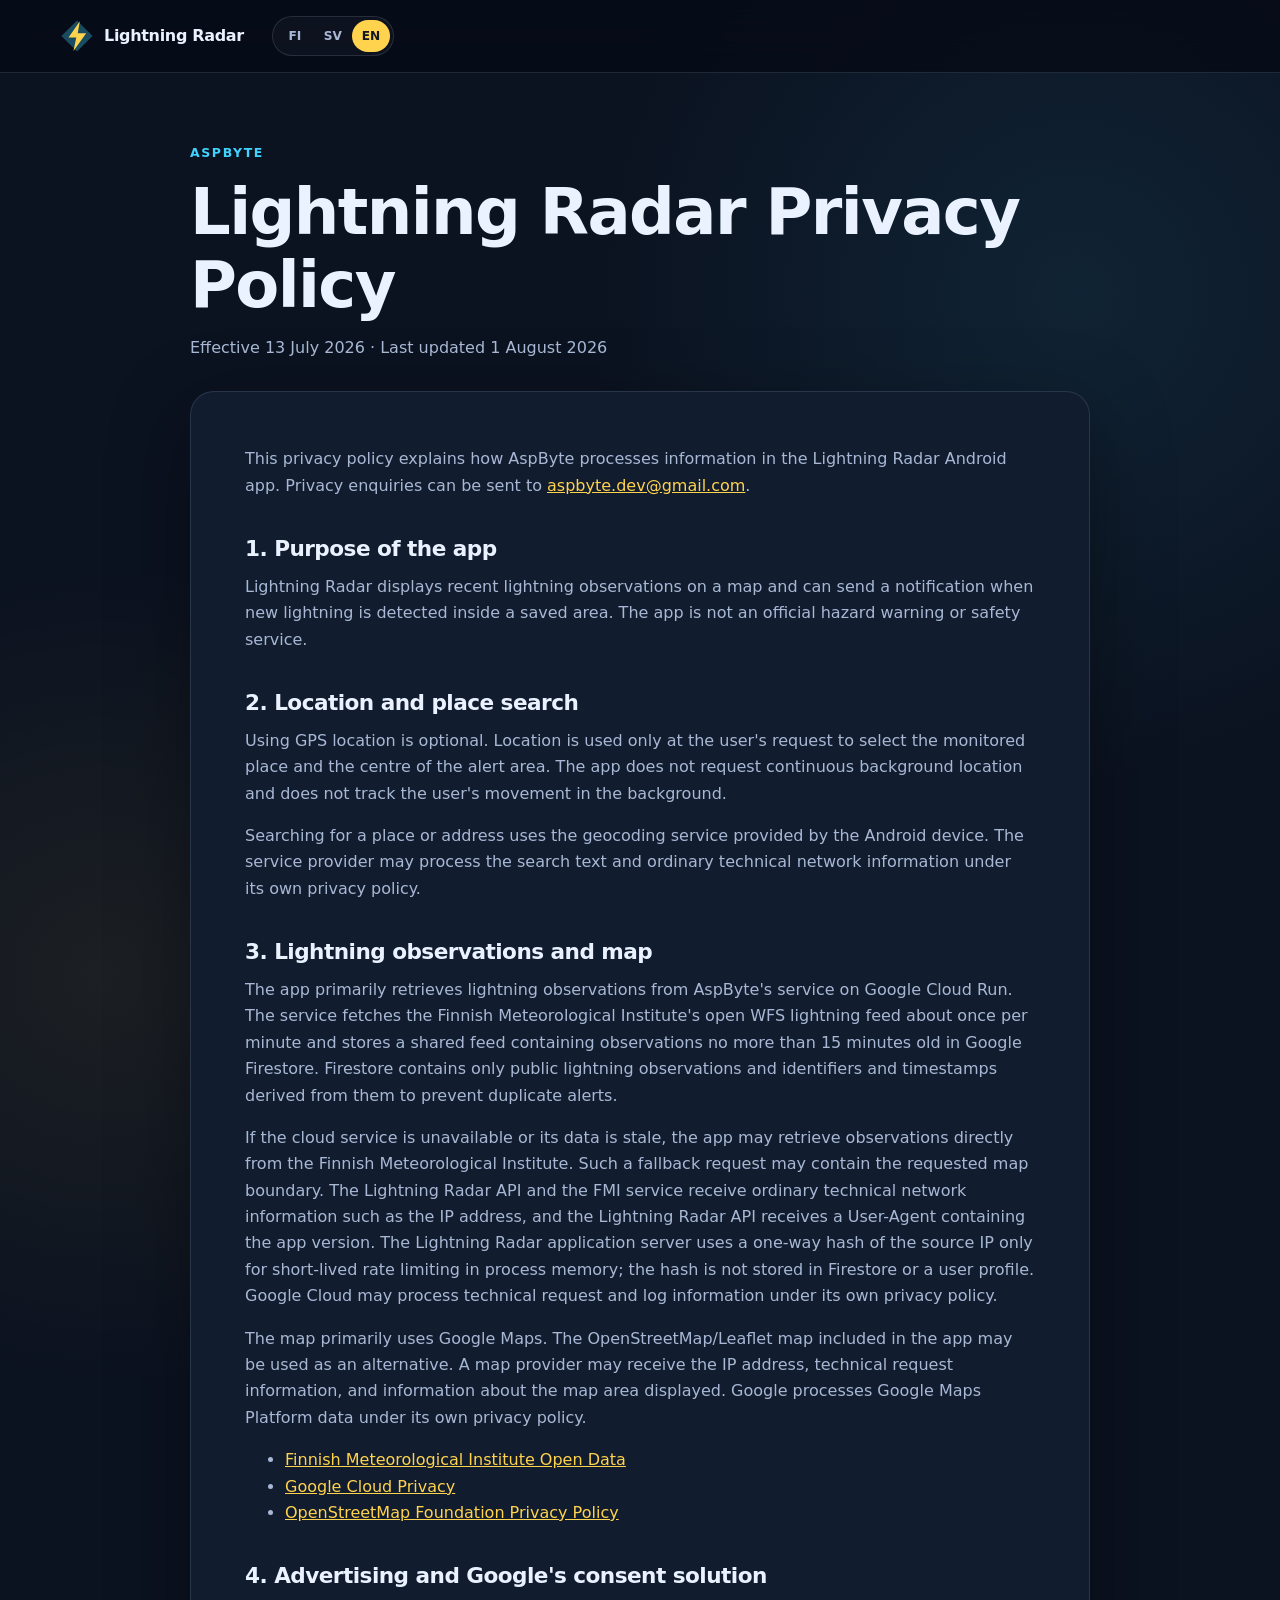
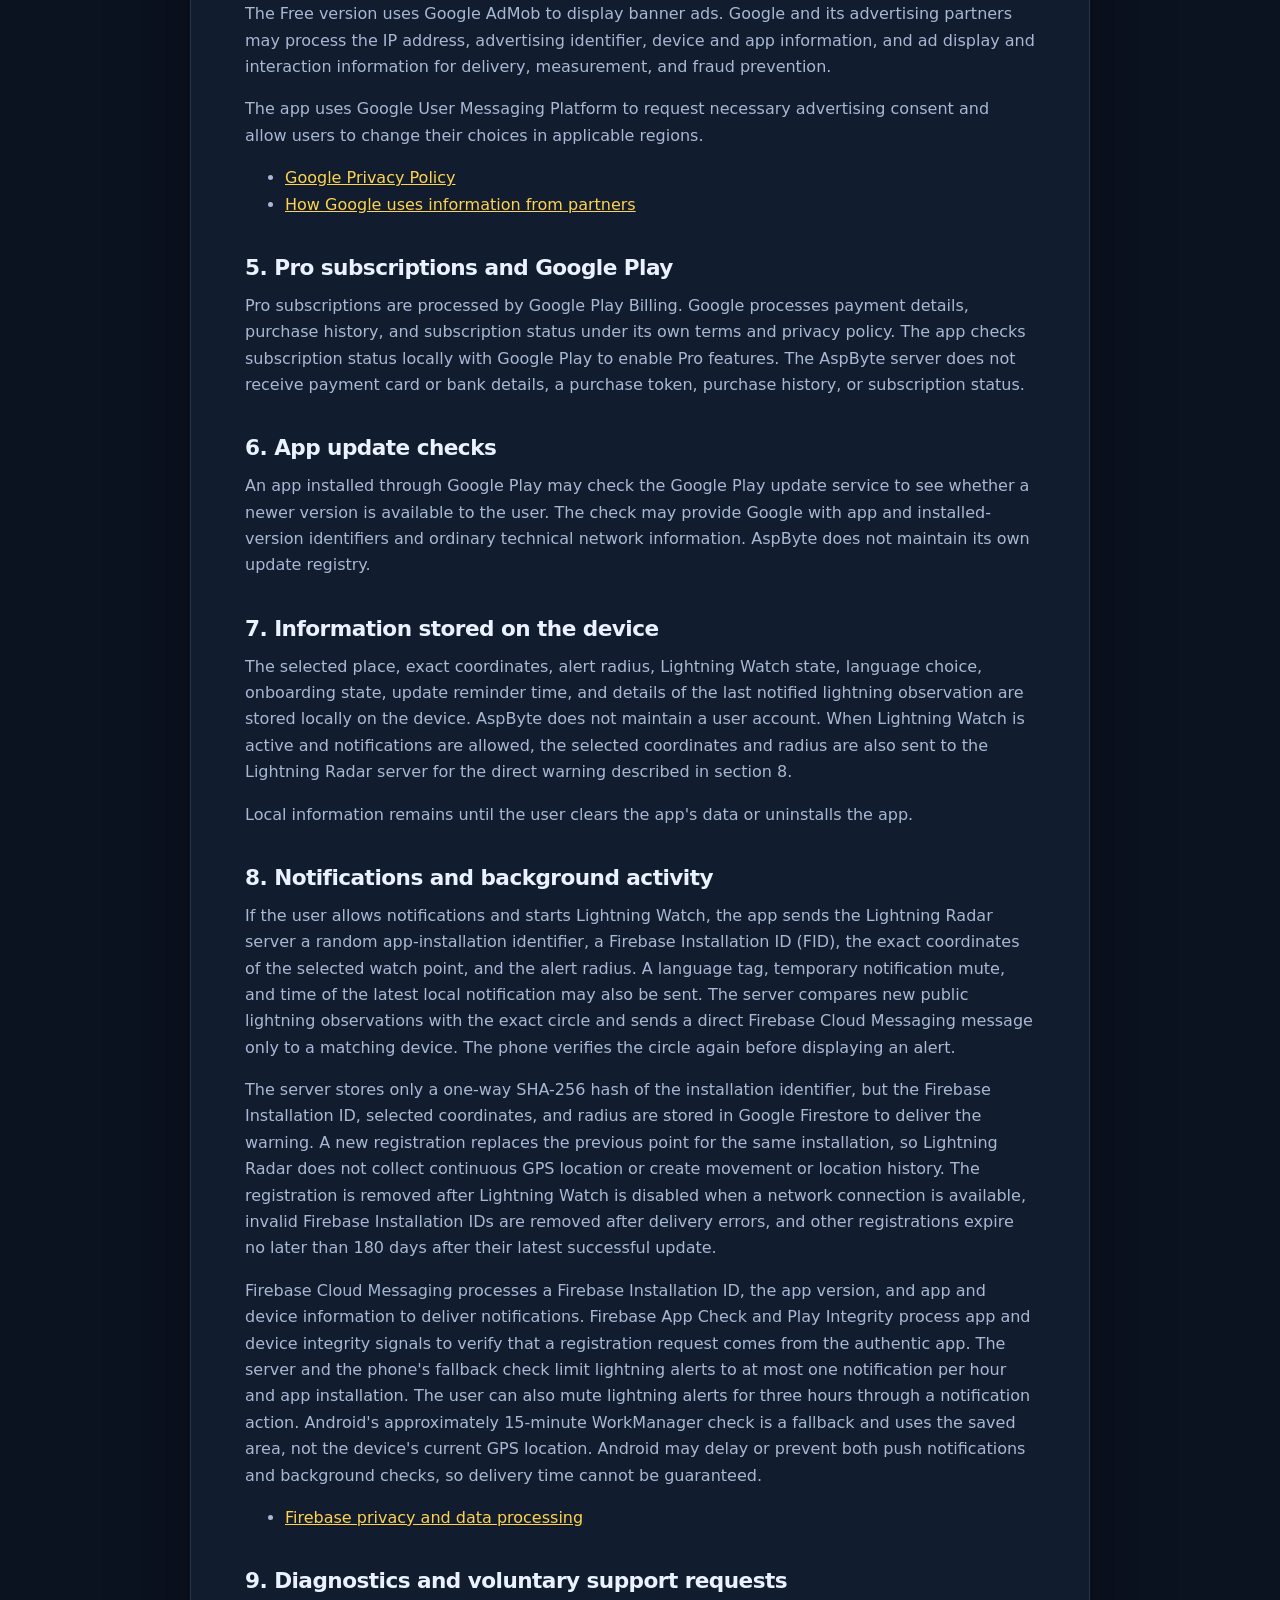
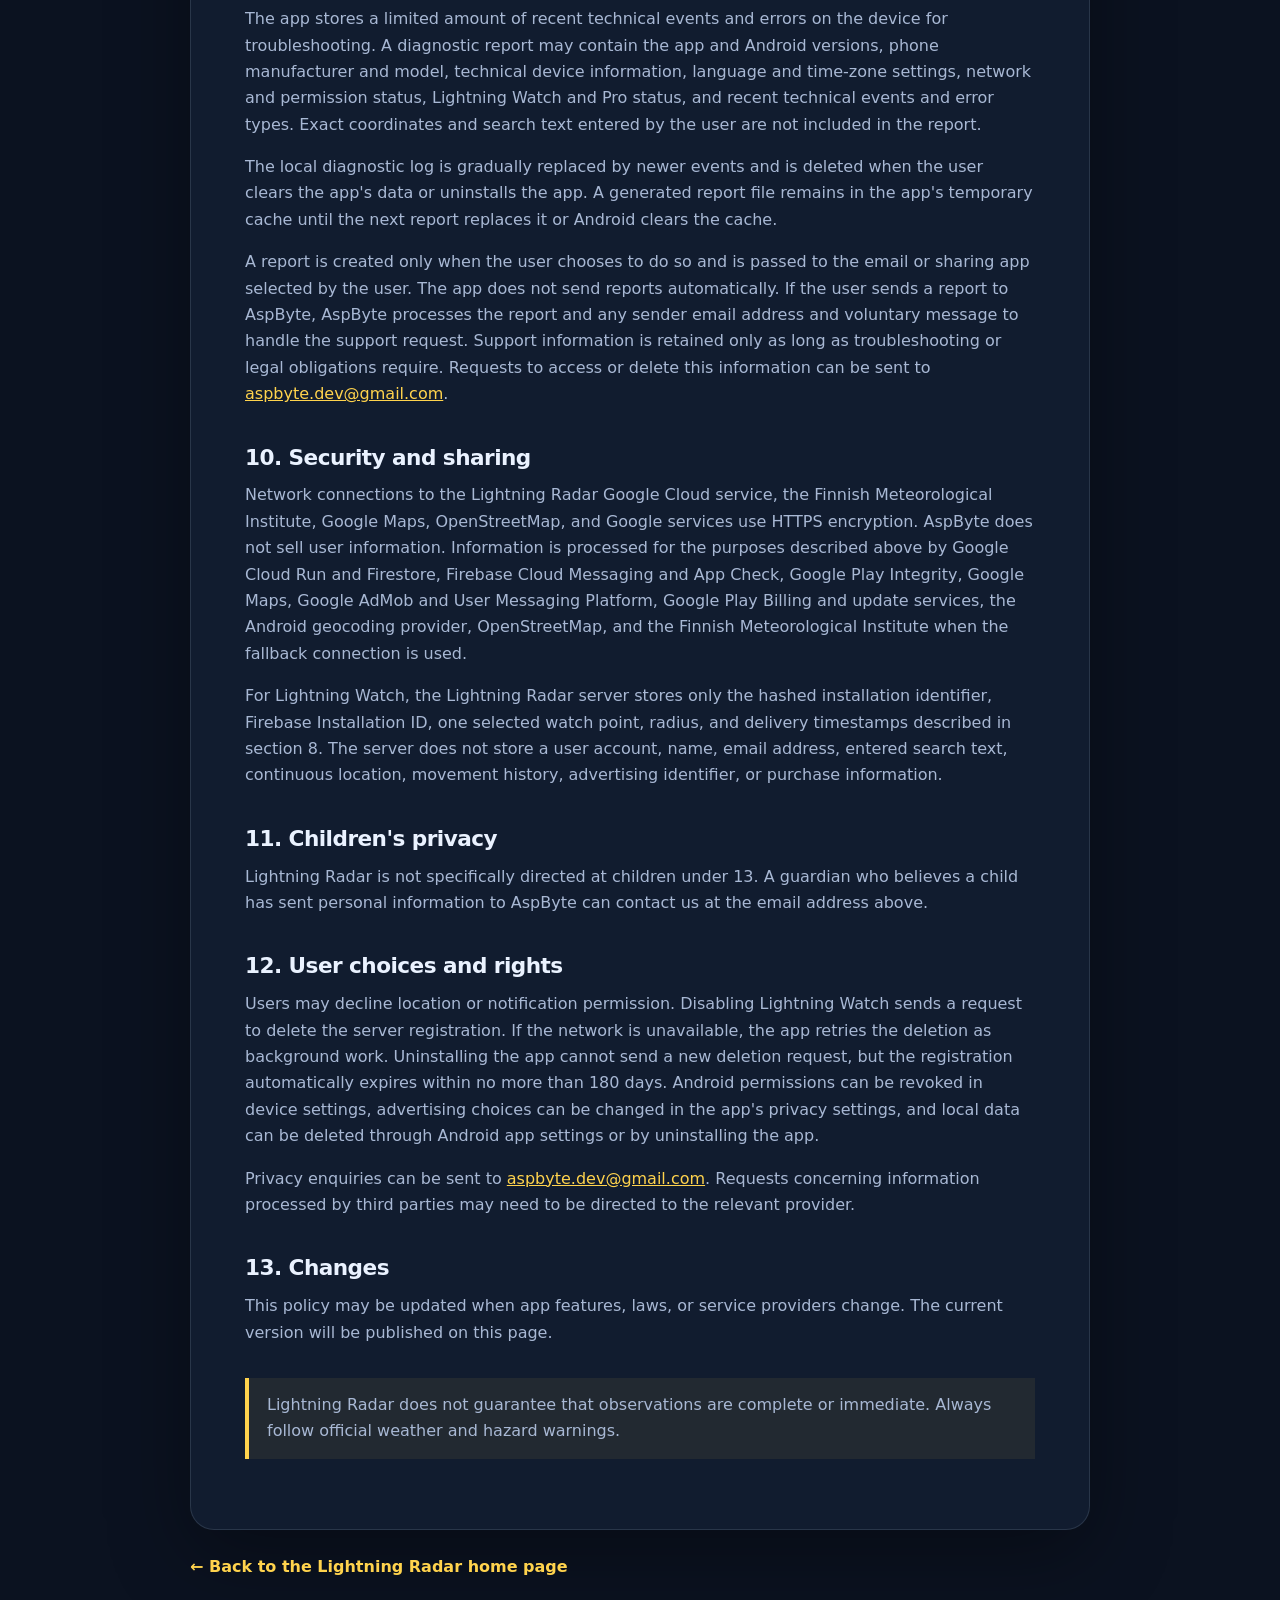
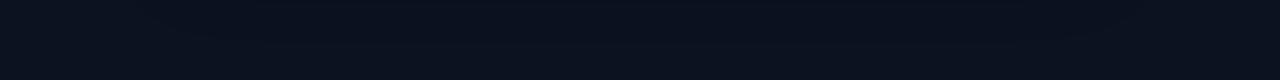
==== commit b7d384f2: "Align website with production alert model" ====
--- a/privacy-policy.html
+++ b/privacy-policy.html
@@ -24,83 +24,189 @@
       </div>
     </div>
   </header>
+
   <main class="policy-main" id="main">
     <header class="policy-hero">
       <p class="kicker">AspByte</p>
       <h1 data-i18n="policyTitle">Salamatutkan tietosuojakäytäntö</h1>
-      <p data-i18n="policyUpdated">Voimassa 13.7.2026 alkaen · Viimeksi päivitetty 27.7.2026</p>
+      <p data-i18n="policyUpdated">Voimassa 13.7.2026 alkaen · Viimeksi päivitetty 1.8.2026</p>
     </header>
 
     <article class="policy-article" data-lang-section="fi">
-      <p>Tämä tietosuojakäytäntö kuvaa, miten AspByte käsittelee tietoja Salamatutka-Android-sovelluksessa. Yhteydenotot: <a href="mailto:aspbyte.dev@gmail.com">aspbyte.dev@gmail.com</a>.</p>
-      <h2>1. Rekisterinpitäjä</h2>
-      <p>AspByte, Suomi. Tietosuojaa koskevat pyynnöt voi lähettää yllä olevaan sähköpostiosoitteeseen.</p>
-      <h2>2. Sovelluksen tarkoitus</h2>
-      <p>Salamatutka näyttää tuoreita Ilmatieteen laitoksen (FMI) salamahavaintoja kartalla ja voi ilmoittaa uusista salamista käyttäjän valitsemalla 3, 5, 10 tai 20 kilometrin hälytysalueella. Sovellus ei ole virallinen vaaravaroituspalvelu, eikä ilmoitusten välitöntä toimitusta voida taata.</p>
-      <h2>3. Salamatiedot, kartta ja verkkoyhteydet</h2>
-      <p>AspByten Google Cloud -palvelu hakee FMI Open Datan yhteisen salamahavaintosyötteen ja välittää sen sovelluksille. Palvelu ei lisää salamahavaintoihin käyttäjän henkilötietoja. Cloud Scheduler käynnistää normaalisti haun kerran minuutissa. Kun havaitaan uusi toimitettava salama, palvelu voi tehdä yhden lisähaun noin 30 sekunnin kuluttua.</p>
-      <p>Kartta käyttää ensisijaisesti Google Maps SDK:ta. Vanhemmissa kokoonpanoissa tai vararatkaisuna voidaan käyttää Leaflet-karttaa ja OpenStreetMap-karttatiiliä. Nämä palveluntarjoajat voivat saada teknisiä verkkotietoja, kuten IP-osoitteen, omien ehtojensa mukaisesti.</p>
-      <p>Julkisen salamarajapinnan väärinkäytön estämiseksi palvelin käyttää lyhytaikaista, yksisuuntaisesti tiivistettyä IP-avainta nopeusrajoitukseen. Avainta säilytetään vain palveluprosessin muistissa nykyisen rajoitusikkunan ajan.</p>
-      <h2>4. Paikkatiedot laitteella</h2>
-      <p>Käyttäjä voi valita seurantapisteen GPS:llä, haulla, kuntaluettelosta tai kartalta. Androidin sijaintilupa pyydetään vain GPS-toimintoa varten. Sovellus ei seuraa käyttäjän liikkeitä jatkuvasti eikä muodosta sijaintihistoriaa. Valittu piste, säde ja asetukset tallennetaan paikallisesti laitteelle.</p>
-      <h2>5. Salamavahdin palvelinrekisteröinti</h2>
-      <p>Kun käyttäjä käynnistää Salamavahdin ja sallii ilmoitukset, sovellus lähettää AspByten palvelimelle suoran varoituksen toimittamista varten:</p>
-      <ul>
-        <li>satunnaisen, sovellusasennuskohtaisen tunnisteen;</li>
-        <li>Firebase Cloud Messagingin (FCM) rekisteröintitunnuksen;</li>
-        <li>valitun seurantapisteen tarkan leveys- ja pituusasteen;</li>
-        <li>valitun 3, 5, 10 tai 20 kilometrin säteen;</li>
-        <li>kielitunnisteen, mahdollisen määräaikaisen mykistyksen ja viimeisimmän paikallisen ilmoituksen ajan.</li>
-      </ul>
-      <p>Palvelin tallentaa asennustunnisteesta vain SHA-256-tiivisteen dokumentin avaimeksi. Rekisteröinti ei sisällä nimeä, sähköpostiosoitetta, haun tekstiä, paikan nimeä, mainostunnistetta, ostotietoja tai jatkuvaa GPS-sijaintia. Yksi rekisteröinti korvaa saman asennuksen edellisen pisteen, joten palvelin ei muodosta sijaintihistoriaa.</p>
-      <h2>6. Ilmoitusten toiminta</h2>
-      <p>Palvelin vertaa uutta salamahavaintoa rekisteröityyn ympyrään ja lähettää osumasta suoran FCM-ilmoituksen oikealle laitteelle. Android tarkistaa etäisyyden vielä uudelleen ennen ilmoitusta. Ilmoituksia rauhoitetaan enintään yhteen kymmenessä minuutissa rekisteröintiä kohden. Noin 15 minuutin WorkManager-tarkistus toimii varajärjestelmänä.</p>
-      <h2>7. Säilytys ja poistaminen</h2>
-      <p>Salamavahdin pysäyttäminen poistaa palvelinrekisteröinnin. Jos poisto ei onnistu verkkovirheen vuoksi, sovellus yrittää sitä myöhemmin uudelleen. Rekisteröinti vanhenee automaattisesti 180 vuorokauden kuluttua viimeisestä onnistuneesta päivityksestä, ja virheelliset FCM-tunnukset poistetaan. Käyttäjä voi pyytää tietojen poistamista myös osoitteesta <a href="mailto:aspbyte.dev@gmail.com">aspbyte.dev@gmail.com</a>. Koska käyttäjätiliä ei ole, pyynnön yhdistäminen tiettyyn anonyymiin asennukseen voi edellyttää sovelluksen diagnostiikkatietoja.</p>
-      <h2>8. Mainokset ja Pro-tilaus</h2>
-      <p>Ilmaisversio käyttää Google AdMobia. Google Mobile Ads SDK voi käsitellä mainostunnistetta, laite- ja käyttötietoja, diagnostiikkaa sekä likimääräistä sijaintia Googlen käytäntöjen mukaisesti. Pro poistaa sovelluksen mainokset. Pro-tilaukset käsitellään Google Play Billingin kautta; AspByte saa tilauksen tilan sovelluksen ominaisuuksien avaamiseksi, mutta ei käyttäjän maksukorttitietoja.</p>
-      <h2>9. Widget ja diagnostiikka</h2>
-      <p>Pro-käyttäjän kotinäyttöwidget näyttää laitteelle tallennettua seurantatilaa. Diagnostiikkaraportti muodostetaan paikallisesti ja lähetetään AspBytelle vain, jos käyttäjä itse valitsee jakamisen sähköpostisovelluksella. Raportti voi sisältää sovellus- ja Android-version, laitemallin, lupien tilan, taustatyön tilan ja teknisiä virheilmoituksia. Käyttäjän tulee tarkistaa raportti ennen lähettämistä.</p>
-      <h2>10. Turvallisuus ja palveluntarjoajat</h2>
-      <p>Kaikki sovelluksen ja palvelimen väliset yhteydet käyttävät HTTPS-salausta. Rekisteröintireitit suojataan Firebase App Checkillä ja Google Play Integrityllä. Palvelinlokit eivät tarkoituksellisesti sisällä FCM-tunnuksia, asennustunnisteita, koordinaatteja tai pyyntöjen sisältöä.</p>
-      <p>Toiminnassa käytetään muun muassa Google Cloudia, Firebase Cloud Messagingia, Firebase App Checkiä, Google Play Integrityä, Google Mapsia, Google Play Billingiä, AdMobia ja FMI Open Dataa. Tietoja ei myydä. Palveluntarjoajat käsittelevät tietoja omien ehtojensa ja tietosuojakäytäntöjensä mukaisesti.</p>
-      <h2>11. Oikeusperusteet ja käyttäjän oikeudet</h2>
-      <p>Salamavahdin teknisten tietojen käsittely perustuu käyttäjän pyytämän toiminnon toteuttamiseen. Luvat, mainonnan suostumukset ja Salamavahti voidaan hallita sovelluksessa ja Androidin asetuksissa. EU- ja ETA-alueella käyttäjällä voi olla oikeus saada tietoja käsittelystä, pyytää oikaisua tai poistamista, rajoittaa käsittelyä ja tehdä valitus valvontaviranomaiselle.</p>
-      <h2>12. Muutokset</h2>
-      <p>Käytäntöä päivitetään, jos sovelluksen toiminta, palvelut tai lakisääteiset velvoitteet muuttuvat. Päivämäärä näkyy sivun yläosassa.</p>
+      <p>Tämä tietosuojakäytäntö kuvaa, miten AspByte käsittelee tietoja Salamatutka-Android-sovelluksessa. Tietosuojaa koskevat yhteydenotot voi lähettää osoitteeseen <a href="mailto:aspbyte.dev@gmail.com">aspbyte.dev@gmail.com</a>.</p>
+
+      <h2>1. Sovelluksen tarkoitus</h2>
+      <p>Salamatutka näyttää tuoreita salamahavaintoja kartalla ja voi lähettää ilmoituksen, kun tallennetulla alueella havaitaan uusi salama. Sovellus ei ole virallinen vaaravaroitus- tai turvallisuuspalvelu.</p>
+
+      <h2>2. Sijainti ja paikkahaku</h2>
+      <p>GPS-sijainnin käyttö on vapaaehtoista. Sijaintia käytetään vain seurantapaikan ja hälytysalueen keskipisteen valintaan käyttäjän pyynnöstä. Sovellus ei pyydä jatkuvaa taustasijaintia eikä seuraa käyttäjän liikkumista taustalla.</p>
+      <p>Paikan tai osoitteen haku käyttää Android-laitteen tarjoamaa paikkahakupalvelua. Palveluntarjoaja voi käsitellä hakutekstiä ja tavallisia teknisiä verkkotietoja oman tietosuojakäytäntönsä mukaisesti.</p>
+
+      <h2>3. Salamahavainnot ja kartta</h2>
+      <p>Sovellus hakee salamahavainnot ensisijaisesti AspByten Google Cloud Run -palvelusta. Palvelu hakee Ilmatieteen laitoksen avoimen WFS-salamasyötteen noin kerran minuutissa ja tallentaa Google Firestoreen kaikille sovelluksille yhteisen, enintään 15 minuuttia vanhan havaintosyötteen. Firestoreen tallennetaan vain julkisia salamahavaintoja sekä niistä muodostettuja tunnisteita ja aikaleimoja päällekkäisten ilmoitusten estämiseksi.</p>
+      <p>Pilvipalvelun ollessa poissa käytöstä tai tiedon ollessa vanhentunutta sovellus voi hakea havainnot suoraan Ilmatieteen laitokselta. Tällainen varahaku voi sisältää pyydetyn karttarajauksen. Salamatutkan rajapinta ja Ilmatieteen laitoksen palvelu saavat tavallisia teknisiä verkkotietoja, kuten IP-osoitteen, ja Salamatutkan rajapinta saa sovelluksen version sisältävän User-Agent-tiedon. Salamatutkan sovelluspalvelin käyttää lähde-IP-osoitteesta yksisuuntaisesti muodostettua tiivistettä vain lyhytaikaiseen nopeusrajoitukseen prosessin muistissa; tiivistettä ei tallenneta Firestoreen tai käyttäjäprofiiliin. Google Cloud voi käsitellä palvelun teknisiä pyyntö- ja lokitietoja oman tietosuojakäytäntönsä mukaisesti.</p>
+      <p>Karttapohja käyttää ensisijaisesti Google Mapsia. Sovellukseen sisältyvä OpenStreetMap/Leaflet-kartta voi toimia vaihtoehtoisena karttana. Karttapalvelu voi saada IP-osoitteen, verkkopyynnön teknisiä tietoja sekä tiedon näytetystä kartta-alueesta. Google käsittelee Google Maps Platformin tietoja oman tietosuojakäytäntönsä mukaisesti.</p>
+      <ul><li><a href="https://en.ilmatieteenlaitos.fi/open-data" rel="noopener">Ilmatieteen laitoksen avoin data</a></li><li><a href="https://cloud.google.com/privacy" rel="noopener">Google Cloudin tietosuoja</a></li><li><a href="https://osmfoundation.org/wiki/Privacy_Policy" rel="noopener">OpenStreetMap Foundationin tietosuojakäytäntö</a></li></ul>
+
+      <h2>4. Mainokset ja Googlen suostumusratkaisu</h2>
+      <p>Ilmainen versio käyttää Google AdMobia bannerimainosten näyttämiseen. Google ja sen mainoskumppanit voivat käsitellä IP-osoitetta, mainostunnistetta, laite- ja sovellustietoja sekä mainosten näyttö- ja vuorovaikutustietoja mainosten toimittamiseen, mittaamiseen ja petosten torjuntaan.</p>
+      <p>Sovellus käyttää Googlen User Messaging Platform -ratkaisua tarvittavien mainossuostumusten pyytämiseen ja valintojen muuttamiseen soveltuvilla alueilla.</p>
+      <ul><li><a href="https://policies.google.com/privacy" rel="noopener">Googlen tietosuojakäytäntö</a></li><li><a href="https://policies.google.com/technologies/partner-sites" rel="noopener">Miten Google käyttää kumppaneiden tietoja</a></li></ul>
+
+      <h2>5. Pro-tilaukset ja Google Play</h2>
+      <p>Pro-tilaukset käsitellään Google Playn laskutusjärjestelmällä. Google käsittelee maksutiedot, ostohistorian ja tilauksen tilan omien ehtojensa ja tietosuojakäytäntönsä mukaisesti. Sovellus tarkistaa tilaustilan paikallisesti Google Playsta, jotta Pro-ominaisuudet voidaan ottaa käyttöön. AspByten palvelin ei saa maksukortti- tai pankkitietoja, ostotunnistetta, ostohistoriaa tai tilaustilaa.</p>
+
+      <h2>6. Sovelluspäivitysten tarkistus</h2>
+      <p>Play Kaupasta asennettu sovellus voi tarkistaa Google Playn päivityspalvelusta, onko käyttäjälle saatavilla uudempi versio. Tarkistus voi välittää Googlelle sovelluksen ja asennetun version tunnistetietoja sekä tavallisia teknisiä verkkotietoja. AspByte ei ylläpidä omaa päivitysrekisteriä.</p>
+
+      <h2>7. Laitteelle tallennettavat tiedot</h2>
+      <p>Valittu paikka, tarkat koordinaatit, hälytyssäde, salamavahdin tila, kielivalinta, käyttöönottovaiheiden tila, päivitysmuistutuksen aika ja viimeksi ilmoitetun salamahavainnon tiedot tallennetaan paikallisesti laitteelle. AspByte ei ylläpidä käyttäjätiliä. Kun salamavahti on käytössä ja ilmoitukset on sallittu, valitut koordinaatit ja hälytyssäde lähetetään lisäksi Salamatutkan palvelimelle kohdassa 8 kuvattua suoraa varoitusta varten.</p>
+      <p>Paikalliset tiedot säilyvät, kunnes käyttäjä tyhjentää sovelluksen tiedot tai poistaa sovelluksen.</p>
+
+      <h2>8. Ilmoitukset ja taustatoiminta</h2>
+      <p>Jos käyttäjä sallii ilmoitukset ja käynnistää salamavahdin, sovellus lähettää Salamatutkan palvelimelle satunnaisen sovellusasennuskohtaisen tunnisteen, Firebase-asennustunnisteen (FID), käyttäjän valitseman seurantapisteen tarkat koordinaatit ja hälytyssäteen. Lisäksi voidaan lähettää kielitunniste, määräaikainen ilmoitusten mykistys ja viimeisimmän paikallisen ilmoituksen aika. Palvelin vertaa uusia julkisia salamahavaintoja täsmälliseen ympyrään ja lähettää suoran Firebase Cloud Messaging -viestin vain osuman saavalle laitteelle. Puhelin tarkistaa ympyrän vielä uudelleen ennen ilmoitusta.</p>
+      <p>Palvelin tallentaa asennustunnisteesta vain yksisuuntaisen SHA-256-tiivisteen, mutta Firebase-asennustunniste, valitut koordinaatit ja säde tallennetaan Google Firestoreen varoituksen toimittamista varten. Uusi tallennus korvaa saman asennuksen edellisen pisteen, joten Salamatutka ei kerää jatkuvaa GPS-sijaintia eikä muodosta käyttäjän liike- tai sijaintihistoriaa. Rekisteröinti poistetaan salamavahdin pysäytyksen jälkeen verkkoyhteyden salliessa, virheelliset Firebase-asennustunnisteet poistetaan lähetysvirheen yhteydessä ja muuten rekisteröinti vanhenee viimeistään 180 vuorokauden kuluttua viimeisestä onnistuneesta päivityksestä.</p>
+      <p>Firebase Cloud Messaging käsittelee ilmoitusten toimittamista varten Firebase-asennustunnistetta, sovelluksen versiota sekä sovellus- ja laitetietoja. Firebase App Check ja Play Integrity käsittelevät sovelluksen ja laitteen eheystietoja sen varmistamiseksi, että rekisteröintipyyntö tulee aidosta Salamatutka-sovelluksesta. Palvelin ja puhelimen varatarkistus rajoittavat salamahälytykset enintään yhteen ilmoitukseen tunnissa sovellusasennusta kohden. Käyttäjä voi lisäksi hiljentää salamahälytykset ilmoituksen toiminnolla kolmeksi tunniksi. Androidin WorkManagerin sallima noin 15 minuutin taustatarkistus toimii varajärjestelmänä ja käyttää aiemmin tallennettua aluetta, ei laitteen ajantasaista GPS-sijaintia. Android voi viivästyttää tai estää sekä push-ilmoituksen että taustatarkistuksen, joten toimitusaikaa ei voida taata.</p>
+      <ul><li><a href="https://firebase.google.com/support/privacy" rel="noopener">Firebasen tietosuoja ja tietojen käsittely</a></li></ul>
+
+      <h2>9. Diagnostiikka ja vapaaehtoiset tukipyynnöt</h2>
+      <p>Sovellus säilyttää laitteella rajatun määrän viimeisimpiä teknisiä tapahtumia ja virheitä ongelmien selvittämistä varten. Diagnostiikkaraportti voi sisältää sovellus- ja Android-version, puhelimen valmistajan ja mallin, laitteen teknisiä tietoja, kieli- ja aikavyöhykeasetuksen, verkkoyhteyden ja käyttöoikeuksien tilan, salamavahdin ja Pro-tilan sekä viimeisimmät tekniset tapahtumat ja virhetyypit. Tarkkoja koordinaatteja ja käyttäjän kirjoittamia hakutekstejä ei lisätä raporttiin.</p>
+      <p>Paikallinen diagnostiikkaloki korvautuu vähitellen uusilla tapahtumilla ja poistuu, kun käyttäjä tyhjentää sovelluksen tiedot tai poistaa sovelluksen. Luotu raporttitiedosto säilyy sovelluksen väliaikaisessa välimuistissa, kunnes seuraava raportti korvaa sen tai Android tyhjentää välimuistin.</p>
+      <p>Raportti luodaan vain käyttäjän valinnalla ja annetaan käyttäjän valitsemalle sähköposti- tai jakosovellukselle. Sovellus ei lähetä raporttia automaattisesti. Jos käyttäjä lähettää raportin AspBytelle, AspByte käsittelee raportin sekä mahdollisen lähettäjän sähköpostiosoitteen ja vapaaehtoisen viestin tukipyynnön käsittelemiseksi. Tukitiedot säilytetään vain niin kauan kuin ongelman selvittäminen tai lakisääteiset velvoitteet edellyttävät. Niitä koskevan tarkastus- tai poistopyynnön voi lähettää osoitteeseen <a href="mailto:aspbyte.dev@gmail.com">aspbyte.dev@gmail.com</a>.</p>
+
+      <h2>10. Tietojen suojaaminen ja jakaminen</h2>
+      <p>Verkkoyhteydet Salamatutkan Google Cloud -palveluun, Ilmatieteen laitokselle, Google Mapsiin, OpenStreetMapiin ja Googlen palveluihin käyttävät HTTPS-salausta. AspByte ei myy käyttäjätietoja. Tietoja käsittelevät edellä kuvatuissa tarkoituksissa Google Cloud Run ja Firestore, Firebase Cloud Messaging ja App Check, Google Play Integrity, Google Maps, Google AdMob ja User Messaging Platform, Google Play Billing ja päivityspalvelu, Androidin paikkahakupalvelun tarjoaja, OpenStreetMap sekä varayhteyden aikana Ilmatieteen laitos.</p>
+      <p>Salamatutkan palvelin tallentaa salamavahdin toimintaa varten vain kohdassa 8 kuvatun asennustunnisteen tiivisteen, Firebase-asennustunnisteen, yhden valitun seurantapisteen, säteen ja toimituksen hallinnan aikaleimat. Palvelin ei tallenna käyttäjätiliä, nimeä, sähköpostiosoitetta, kirjoitettua hakutekstiä, jatkuvaa sijaintia, liikehistoriaa, mainostunnistetta tai ostotietoja.</p>
+
+      <h2>11. Lasten tietosuoja</h2>
+      <p>Salamatutkaa ei ole suunnattu erityisesti alle 13-vuotiaille. Jos huoltaja epäilee lapsen lähettäneen henkilötietoja AspBytelle, hän voi ottaa yhteyttä yllä mainittuun sähköpostiosoitteeseen.</p>
+
+      <h2>12. Käyttäjän valinnat ja oikeudet</h2>
+      <p>Käyttäjä voi olla antamatta sijainti- tai ilmoituslupaa. Salamavahdin pysäyttäminen lähettää palvelimelle rekisteröinnin poistopyynnön. Jos verkkoyhteyttä ei ole, sovellus yrittää poistoa uudelleen taustatyönä. Pelkkä sovelluksen poistaminen ei voi lähettää palvelimelle uutta poistopyyntöä, mutta rekisteröinti vanhenee automaattisesti enintään 180 vuorokaudessa. Androidin luvat voi peruuttaa laitteen asetuksissa, mainosvalintoja voi muuttaa sovelluksen tietosuoja-asetuksista ja paikalliset tiedot voi poistaa Androidin sovellusasetuksista tai poistamalla sovelluksen.</p>
+      <p>Tietosuojaa koskevissa kysymyksissä voi ottaa yhteyttä osoitteeseen <a href="mailto:aspbyte.dev@gmail.com">aspbyte.dev@gmail.com</a>. Kolmansien osapuolten käsittelemien tietojen osalta pyyntö voidaan joutua osoittamaan kyseiselle palveluntarjoajalle.</p>
+
+      <h2>13. Muutokset</h2>
+      <p>Tätä käytäntöä voidaan päivittää sovelluksen ominaisuuksien, lainsäädännön tai palveluntarjoajien muuttuessa. Ajantasainen versio julkaistaan tällä sivulla.</p>
+      <p class="policy-notice">Salamatutka ei takaa havaintojen täydellisyyttä tai viiveettömyyttä. Noudata aina viranomaisten sää- ja vaaratiedotteita.</p>
     </article>
 
     <article class="policy-article" data-lang-section="sv" hidden>
-      <p>Denna integritetspolicy beskriver hur AspByte behandlar uppgifter i Android-appen Blixtvakt. Kontakt: <a href="mailto:aspbyte.dev@gmail.com">aspbyte.dev@gmail.com</a>.</p>
-      <h2>1. Personuppgiftsansvarig</h2><p>AspByte, Finland.</p>
-      <h2>2. Appens syfte</h2><p>Appen visar aktuella blixtobservationer från Meteorologiska institutet (FMI) och kan varna om nya blixtar inom en vald radie på 3, 5, 10 eller 20 km. Appen är inte en officiell varningstjänst och omedelbar leverans kan inte garanteras.</p>
-      <h2>3. Blixtdata, karta och nätverk</h2><p>AspBytes Google Cloud-tjänst hämtar FMI Open Data och förmedlar samma observationsflöde till apparna. Normalt görs en hämtning per minut och vid en ny levererbar blixt kan en extra hämtning göras efter cirka 30 sekunder. Kartan använder i första hand Google Maps SDK. Äldre versioner eller reservläget kan använda Leaflet och OpenStreetMap. Leverantörerna kan behandla tekniska nätuppgifter enligt sina egna villkor. En kortlivad envägshash av IP-adressen används i serverminnet för hastighetsbegränsning.</p>
-      <h2>4. Plats på enheten</h2><p>En bevakningspunkt kan väljas med GPS, sökning, kommunlista eller karta. Platstillståndet behövs endast för GPS-funktionen. Appen följer inte användaren kontinuerligt och skapar ingen platshistorik.</p>
-      <h2>5. Serverregistrering för Blixtvakten</h2><p>När bevakningen startas skickas ett slumpmässigt installations-ID, FCM-token, den valda punktens exakta koordinater, radien, språk, tillfällig tystnad och tiden för den senaste lokala varningen till AspBytes server. Endast en SHA-256-hash av installations-ID:t används som dokumentnyckel. Registreringen innehåller inte namn, e-post, söktext, platsnamn, reklam-ID, köpdata eller kontinuerlig GPS-position. En ny punkt ersätter den gamla och ingen platshistorik skapas.</p>
-      <h2>6. Aviseringar</h2><p>Servern jämför nya observationer med den registrerade cirkeln och skickar en direkt FCM-avisering vid träff. Android kontrollerar avståndet igen. Aviseringar begränsas till högst en per tio minuter per registrering. WorkManager-kontrollen ungefär var 15:e minut fungerar som reserv.</p>
-      <h2>7. Lagring och radering</h2><p>När Blixtvakten stoppas raderas registreringen. Misslyckade raderingar försöks igen. Registreringen upphör automatiskt 180 dagar efter den senaste lyckade uppdateringen och ogiltiga FCM-token raderas. Radering kan också begäras via <a href="mailto:aspbyte.dev@gmail.com">aspbyte.dev@gmail.com</a>.</p>
-      <h2>8. Annonser och Pro</h2><p>Gratisversionen använder Google AdMob. Google Mobile Ads SDK kan behandla reklam-ID, enhets- och användningsdata, diagnostik och ungefärlig plats enligt Googles regler. Pro tar bort annonser. Betalningar hanteras av Google Play Billing; AspByte får prenumerationens status men inte betalkortsuppgifter.</p>
-      <h2>9. Widget och diagnostik</h2><p>Pro-widgeten visar lokalt sparad bevakningsstatus. En diagnostikrapport skapas lokalt och delas endast om användaren själv skickar den via e-post. Den kan innehålla app- och Android-version, enhetsmodell, behörigheter, bakgrundsjobb och tekniska fel.</p>
-      <h2>10. Säkerhet och leverantörer</h2><p>Anslutningar använder HTTPS. Registreringen skyddas med Firebase App Check och Google Play Integrity. Serverloggar innehåller avsiktligt inte FCM-token, installations-ID, koordinater eller begärans innehåll. Tjänsten använder Google Cloud, Firebase, Google Maps, Google Play, AdMob och FMI. Uppgifter säljs inte.</p>
-      <h2>11. Rättigheter och ändringar</h2><p>Användaren kan stoppa bevakningen, hantera behörigheter och kontakta AspByte för frågor eller radering. Policyn uppdateras när tjänsten eller skyldigheterna ändras.</p>
+      <p>Denna integritetspolicy beskriver hur AspByte behandlar uppgifter i Android-appen Blixtradar. Frågor om integritet kan skickas till <a href="mailto:aspbyte.dev@gmail.com">aspbyte.dev@gmail.com</a>.</p>
+
+      <h2>1. Appens syfte</h2>
+      <p>Blixtradar visar färska blixtobservationer på en karta och kan skicka en avisering när en ny blixt observeras inom ett sparat område. Appen är inte en officiell varnings- eller säkerhetstjänst.</p>
+
+      <h2>2. Plats och platssökning</h2>
+      <p>Användning av GPS-position är frivillig. Positionen används endast på användarens begäran för att välja bevakningsplats och varningsområdets mittpunkt. Appen begär inte kontinuerlig bakgrundsposition och följer inte användarens rörelser i bakgrunden.</p>
+      <p>Sökning efter en plats eller adress använder den platssökningstjänst som Android-enheten tillhandahåller. Tjänsteleverantören kan behandla söktexten och vanliga tekniska nätverksuppgifter enligt sin egen integritetspolicy.</p>
+
+      <h2>3. Blixtobservationer och karta</h2>
+      <p>Appen hämtar i första hand blixtobservationer från AspBytes tjänst i Google Cloud Run. Tjänsten hämtar Meteorologiska institutets öppna WFS-blixtdata ungefär en gång per minut och lagrar ett gemensamt observationsflöde med högst 15 minuter gamla observationer i Google Firestore. Firestore innehåller endast offentliga blixtobservationer samt identifierare och tidsstämplar som bildats av dem för att förhindra dubbla aviseringar.</p>
+      <p>Om molntjänsten inte är tillgänglig eller om uppgifterna är för gamla kan appen hämta observationerna direkt från Meteorologiska institutet. En sådan reservbegäran kan innehålla det begärda kartområdet. Blixtradars gränssnitt och Meteorologiska institutets tjänst får vanliga tekniska nätverksuppgifter, såsom IP-adressen, och Blixtradars gränssnitt får en User-Agent som innehåller appversionen. Blixtradars appserver använder en envägshash av källans IP-adress endast för kortvarig hastighetsbegränsning i processminnet; hashen lagras inte i Firestore eller i en användarprofil. Google Cloud kan behandla tekniska begäranden och logguppgifter enligt sin egen integritetspolicy.</p>
+      <p>Kartunderlaget använder i första hand Google Maps. Appens OpenStreetMap/Leaflet-karta kan användas som ett alternativ. Karttjänsten kan få IP-adressen, tekniska uppgifter om nätverksbegäran och information om det visade kartområdet. Google behandlar Google Maps Platform-data enligt sin egen integritetspolicy.</p>
+      <ul><li><a href="https://en.ilmatieteenlaitos.fi/open-data" rel="noopener">Meteorologiska institutets öppna data</a></li><li><a href="https://cloud.google.com/privacy" rel="noopener">Google Clouds integritet</a></li><li><a href="https://osmfoundation.org/wiki/Privacy_Policy" rel="noopener">OpenStreetMap Foundations integritetspolicy</a></li></ul>
+
+      <h2>4. Annonser och Googles samtyckeslösning</h2>
+      <p>Gratisversionen använder Google AdMob för att visa bannerannonser. Google och dess annonspartner kan behandla IP-adress, annonsidentifierare, enhets- och appuppgifter samt information om annonsvisningar och interaktioner för leverans, mätning och bedrägeribekämpning.</p>
+      <p>Appen använder Google User Messaging Platform för att begära nödvändiga annonssamtycken och låta användaren ändra sina val i tillämpliga regioner.</p>
+      <ul><li><a href="https://policies.google.com/privacy" rel="noopener">Googles integritetspolicy</a></li><li><a href="https://policies.google.com/technologies/partner-sites" rel="noopener">Hur Google använder uppgifter från partners</a></li></ul>
+
+      <h2>5. Pro-prenumerationer och Google Play</h2>
+      <p>Pro-prenumerationer hanteras av Google Plays faktureringssystem. Google behandlar betalningsuppgifter, köphistorik och prenumerationsstatus enligt sina egna villkor och sin integritetspolicy. Appen kontrollerar prenumerationsstatus lokalt hos Google Play för att aktivera Pro-funktionerna. AspBytes server får inte kort- eller bankuppgifter, köptoken, köphistorik eller prenumerationsstatus.</p>
+
+      <h2>6. Kontroll av appuppdateringar</h2>
+      <p>En app som installerats från Play Butik kan kontrollera hos Google Plays uppdateringstjänst om en nyare version finns tillgänglig för användaren. Kontrollen kan överföra app- och versionsidentifierare samt vanliga tekniska nätverksuppgifter till Google. AspByte har inget eget uppdateringsregister.</p>
+
+      <h2>7. Uppgifter som lagras på enheten</h2>
+      <p>Vald plats, exakta koordinater, varningsradie, blixtvaktens status, språkval, introduktionsstatus, tidpunkt för uppdateringspåminnelse och uppgifter om den senast aviserade blixten lagras lokalt på enheten. AspByte har inget användarkonto. När blixtvakten är aktiv och aviseringar är tillåtna skickas de valda koordinaterna och radien även till Blixtradars server för den direkta varning som beskrivs i avsnitt 8.</p>
+      <p>Lokala uppgifter finns kvar tills användaren rensar appens data eller avinstallerar appen.</p>
+
+      <h2>8. Aviseringar och bakgrundsaktivitet</h2>
+      <p>Om användaren tillåter aviseringar och startar blixtvakten skickar appen ett slumpmässigt installations-ID, ett Firebase-installations-ID (FID), den valda bevakningspunktens exakta koordinater och varningsradien till Blixtradars server. Språktagg, tillfällig aviseringspaus och tidpunkt för den senaste lokala aviseringen kan också skickas. Servern jämför nya offentliga blixtobservationer med den exakta cirkeln och skickar ett direkt Firebase Cloud Messaging-meddelande endast till enheter vars cirkel träffas. Telefonen kontrollerar cirkeln en gång till före aviseringen.</p>
+      <p>Servern lagrar endast en envägs SHA-256-hash av installations-ID:t, men Firebase-installations-ID:t, valda koordinater och radie lagras i Google Firestore för att leverera varningen. En ny registrering ersätter föregående punkt för samma installation, så Blixtradar samlar inte in kontinuerlig GPS-position och skapar ingen rörelse- eller platshistorik. Registreringen tas bort när blixtvakten stängs av och nätverket är tillgängligt, ogiltiga Firebase-installations-ID:n tas bort efter leveransfel och övriga registreringar löper ut senast 180 dagar efter den senaste lyckade uppdateringen.</p>
+      <p>Firebase Cloud Messaging behandlar ett Firebase-installations-ID, appversion samt app- och enhetsuppgifter för att leverera aviseringar. Firebase App Check och Play Integrity behandlar integritetssignaler om appen och enheten för att verifiera att registreringen kommer från den äkta appen. Servern och telefonens reservkontroll begränsar blixtvarningar till högst en avisering per timme och appinstallation. Användaren kan dessutom pausa blixtvarningarna i tre timmar via en åtgärd i aviseringen. Androids WorkManager-kontroll ungefär var 15:e minut är en reserv och använder det sparade området, inte enhetens aktuella GPS-position. Android kan fördröja eller stoppa både push-aviseringar och bakgrundskontroller, så leveranstiden kan inte garanteras.</p>
+      <ul><li><a href="https://firebase.google.com/support/privacy" rel="noopener">Firebase integritet och databehandling</a></li></ul>
+
+      <h2>9. Diagnostik och frivilliga supportförfrågningar</h2>
+      <p>Appen lagrar en begränsad mängd av de senaste tekniska händelserna och felen på enheten för felsökning. En diagnostikrapport kan innehålla app- och Android-version, telefonens tillverkare och modell, tekniska enhetsuppgifter, språk- och tidszonsinställning, nätverks- och behörighetsstatus, blixtvaktens och Pro-status samt de senaste tekniska händelserna och feltyperna. Exakta koordinater och söktext som användaren har skrivit inkluderas inte i rapporten.</p>
+      <p>Den lokala diagnostikloggen ersätts gradvis av nya händelser och tas bort när användaren rensar appens data eller avinstallerar appen. En skapad rapportfil finns i appens tillfälliga cache tills nästa rapport ersätter den eller Android rensar cachen.</p>
+      <p>Rapporten skapas endast när användaren väljer det och lämnas till den e-post- eller delningsapp som användaren väljer. Appen skickar inte rapporten automatiskt. Om användaren skickar rapporten till AspByte behandlar AspByte rapporten samt avsändarens eventuella e-postadress och frivilliga meddelande för att hantera supportärendet. Supportuppgifter sparas endast så länge som felsökningen eller rättsliga skyldigheter kräver. En begäran om tillgång till eller radering av uppgifterna kan skickas till <a href="mailto:aspbyte.dev@gmail.com">aspbyte.dev@gmail.com</a>.</p>
+
+      <h2>10. Skydd och delning av uppgifter</h2>
+      <p>Nätverksanslutningar till Blixtradars Google Cloud-tjänst, Meteorologiska institutet, Google Maps, OpenStreetMap och Googles tjänster använder HTTPS-kryptering. AspByte säljer inte användaruppgifter. Uppgifter behandlas för de beskrivna ändamålen av Google Cloud Run och Firestore, Firebase Cloud Messaging och App Check, Google Play Integrity, Google Maps, Google AdMob och User Messaging Platform, Google Play Billing och uppdateringstjänsten, leverantören av Androids platssökning, OpenStreetMap samt Meteorologiska institutet när reservanslutningen används.</p>
+      <p>Blixtradars server lagrar för blixtvakten endast den hashade installationsidentifieraren, Firebase-installations-ID:t, en vald bevakningspunkt, radie och leveransrelaterade tidsstämplar som beskrivs i avsnitt 8. Servern lagrar inte användarkonto, namn, e-postadress, inskriven söktext, kontinuerlig position, rörelsehistorik, annonsidentifierare eller köpuppgifter.</p>
+
+      <h2>11. Barns integritet</h2>
+      <p>Blixtradar är inte särskilt riktad till barn under 13 år. En vårdnadshavare som tror att ett barn har skickat personuppgifter till AspByte kan kontakta oss på e-postadressen ovan.</p>
+
+      <h2>12. Användarens val och rättigheter</h2>
+      <p>Användaren kan neka plats- eller aviseringsbehörighet. När blixtvakten stängs av skickar appen en begäran om att radera serverregistreringen. Utan nätverk försöker appen igen som bakgrundsarbete. En avinstallation kan inte skicka en ny begäran, men registreringen löper automatiskt ut inom högst 180 dagar. Android-behörigheter kan återkallas i enhetsinställningarna, annonsval kan ändras i appens integritetsinställningar och lokala data kan tas bort via Androids appinställningar eller genom att avinstallera appen.</p>
+      <p>Integritetsfrågor kan skickas till <a href="mailto:aspbyte.dev@gmail.com">aspbyte.dev@gmail.com</a>. Begäranden som gäller uppgifter som behandlas av tredje part kan behöva riktas till den berörda leverantören.</p>
+
+      <h2>13. Ändringar</h2>
+      <p>Denna policy kan uppdateras när appens funktioner, lagstiftningen eller tjänsteleverantörerna ändras. Den aktuella versionen publiceras på denna sida.</p>
+      <p class="policy-notice">Blixtradar garanterar inte att observationerna är fullständiga eller omedelbara. Följ alltid myndigheternas väder- och faromeddelanden.</p>
     </article>
 
     <article class="policy-article" data-lang-section="en" hidden>
-      <p>This privacy policy explains how AspByte processes data in the Lightning Radar Android app. Contact: <a href="mailto:aspbyte.dev@gmail.com">aspbyte.dev@gmail.com</a>.</p>
-      <h2>1. Controller</h2><p>AspByte, Finland.</p>
-      <h2>2. Purpose</h2><p>The app displays recent lightning observations from the Finnish Meteorological Institute (FMI) and can alert the user to new lightning within a selected radius of 3, 5, 10 or 20 km. It is not an official emergency warning service, and immediate delivery cannot be guaranteed.</p>
-      <h2>3. Lightning data, maps and network traffic</h2><p>AspByte's Google Cloud service retrieves the common FMI Open Data lightning feed and distributes it to apps. It normally polls once per minute and may perform one extra poll after about 30 seconds when a new deliverable strike is found. The map primarily uses Google Maps SDK. Older configurations or the fallback may use Leaflet and OpenStreetMap. These providers may process technical network data under their own terms. A short-lived one-way hash of the IP address is kept only in server memory for rate limiting.</p>
-      <h2>4. Location on the device</h2><p>A monitoring point can be selected with GPS, search, the municipality list or the map. Android location permission is needed only for GPS. The app does not continuously track the user or create location history. The selected point, radius and settings are saved locally.</p>
-      <h2>5. Lightning Watch server registration</h2><p>When Lightning Watch and notifications are enabled, the app sends AspByte's server a random installation ID, an FCM registration token, the exact latitude and longitude of the selected point, the selected radius, locale, temporary mute state and time of the latest local alert. Only a SHA-256 hash of the installation ID is used as the document key. The registration does not contain a name, email, search text, place name, advertising ID, purchase data or continuous GPS location. A new point replaces the previous one, so no location history is created.</p>
-      <h2>6. Alert delivery</h2><p>The server compares new observations with the registered circle and sends a direct FCM alert on a match. Android verifies the distance again. Alerts are limited to no more than one every ten minutes per registration. An approximately 15-minute WorkManager check acts as a fallback.</p>
-      <h2>7. Retention and deletion</h2><p>Stopping Lightning Watch deletes the server registration. Failed deletion requests are retried. Registrations automatically expire 180 days after their latest successful update, and invalid FCM tokens are removed. Deletion can also be requested at <a href="mailto:aspbyte.dev@gmail.com">aspbyte.dev@gmail.com</a>. Because there is no user account, matching a request to an anonymous installation may require diagnostics from the app.</p>
-      <h2>8. Ads and Pro subscription</h2><p>The free version uses Google AdMob. Google Mobile Ads SDK may process the advertising ID, device and usage data, diagnostics and approximate location under Google's policies. Pro removes in-app ads. Subscriptions are handled by Google Play Billing; AspByte receives subscription status to unlock features but does not receive payment card details.</p>
-      <h2>9. Widget and diagnostics</h2><p>The Pro home-screen widget displays monitoring status saved on the device. A diagnostics report is created locally and shared with AspByte only when the user chooses to send it through an email app. It may contain the app and Android versions, device model, permission and background-work status, and technical errors.</p>
-      <h2>10. Security and service providers</h2><p>Connections between the app and server use HTTPS. Registration endpoints are protected by Firebase App Check and Google Play Integrity. Server logs intentionally exclude FCM tokens, installation IDs, coordinates and request bodies. The service uses Google Cloud, Firebase Cloud Messaging, Firebase App Check, Google Play Integrity, Google Maps, Google Play Billing, AdMob and FMI Open Data. Data is not sold.</p>
-      <h2>11. Legal basis and rights</h2><p>Technical Lightning Watch data is processed to provide the feature requested by the user. Permissions, advertising consent and Lightning Watch can be managed in the app and Android settings. Users in the EU/EEA may have rights to information, correction, deletion, restriction and complaint to a supervisory authority.</p>
-      <h2>12. Changes</h2><p>This policy is updated when the app, services or legal obligations change. The latest update date appears above.</p>
+      <p>This privacy policy explains how AspByte processes information in the Lightning Radar Android app. Privacy enquiries can be sent to <a href="mailto:aspbyte.dev@gmail.com">aspbyte.dev@gmail.com</a>.</p>
+
+      <h2>1. Purpose of the app</h2>
+      <p>Lightning Radar displays recent lightning observations on a map and can send a notification when new lightning is detected inside a saved area. The app is not an official hazard warning or safety service.</p>
+
+      <h2>2. Location and place search</h2>
+      <p>Using GPS location is optional. Location is used only at the user's request to select the monitored place and the centre of the alert area. The app does not request continuous background location and does not track the user's movement in the background.</p>
+      <p>Searching for a place or address uses the geocoding service provided by the Android device. The service provider may process the search text and ordinary technical network information under its own privacy policy.</p>
+
+      <h2>3. Lightning observations and map</h2>
+      <p>The app primarily retrieves lightning observations from AspByte's service on Google Cloud Run. The service fetches the Finnish Meteorological Institute's open WFS lightning feed about once per minute and stores a shared feed containing observations no more than 15 minutes old in Google Firestore. Firestore contains only public lightning observations and identifiers and timestamps derived from them to prevent duplicate alerts.</p>
+      <p>If the cloud service is unavailable or its data is stale, the app may retrieve observations directly from the Finnish Meteorological Institute. Such a fallback request may contain the requested map boundary. The Lightning Radar API and the FMI service receive ordinary technical network information such as the IP address, and the Lightning Radar API receives a User-Agent containing the app version. The Lightning Radar application server uses a one-way hash of the source IP only for short-lived rate limiting in process memory; the hash is not stored in Firestore or a user profile. Google Cloud may process technical request and log information under its own privacy policy.</p>
+      <p>The map primarily uses Google Maps. The OpenStreetMap/Leaflet map included in the app may be used as an alternative. A map provider may receive the IP address, technical request information, and information about the map area displayed. Google processes Google Maps Platform data under its own privacy policy.</p>
+      <ul><li><a href="https://en.ilmatieteenlaitos.fi/open-data" rel="noopener">Finnish Meteorological Institute Open Data</a></li><li><a href="https://cloud.google.com/privacy" rel="noopener">Google Cloud Privacy</a></li><li><a href="https://osmfoundation.org/wiki/Privacy_Policy" rel="noopener">OpenStreetMap Foundation Privacy Policy</a></li></ul>
+
+      <h2>4. Advertising and Google's consent solution</h2>
+      <p>The Free version uses Google AdMob to display banner ads. Google and its advertising partners may process the IP address, advertising identifier, device and app information, and ad display and interaction information for delivery, measurement, and fraud prevention.</p>
+      <p>The app uses Google User Messaging Platform to request necessary advertising consent and allow users to change their choices in applicable regions.</p>
+      <ul><li><a href="https://policies.google.com/privacy" rel="noopener">Google Privacy Policy</a></li><li><a href="https://policies.google.com/technologies/partner-sites" rel="noopener">How Google uses information from partners</a></li></ul>
+
+      <h2>5. Pro subscriptions and Google Play</h2>
+      <p>Pro subscriptions are processed by Google Play Billing. Google processes payment details, purchase history, and subscription status under its own terms and privacy policy. The app checks subscription status locally with Google Play to enable Pro features. The AspByte server does not receive payment card or bank details, a purchase token, purchase history, or subscription status.</p>
+
+      <h2>6. App update checks</h2>
+      <p>An app installed through Google Play may check the Google Play update service to see whether a newer version is available to the user. The check may provide Google with app and installed-version identifiers and ordinary technical network information. AspByte does not maintain its own update registry.</p>
+
+      <h2>7. Information stored on the device</h2>
+      <p>The selected place, exact coordinates, alert radius, Lightning Watch state, language choice, onboarding state, update reminder time, and details of the last notified lightning observation are stored locally on the device. AspByte does not maintain a user account. When Lightning Watch is active and notifications are allowed, the selected coordinates and radius are also sent to the Lightning Radar server for the direct warning described in section 8.</p>
+      <p>Local information remains until the user clears the app's data or uninstalls the app.</p>
+
+      <h2>8. Notifications and background activity</h2>
+      <p>If the user allows notifications and starts Lightning Watch, the app sends the Lightning Radar server a random app-installation identifier, a Firebase Installation ID (FID), the exact coordinates of the selected watch point, and the alert radius. A language tag, temporary notification mute, and time of the latest local notification may also be sent. The server compares new public lightning observations with the exact circle and sends a direct Firebase Cloud Messaging message only to a matching device. The phone verifies the circle again before displaying an alert.</p>
+      <p>The server stores only a one-way SHA-256 hash of the installation identifier, but the Firebase Installation ID, selected coordinates, and radius are stored in Google Firestore to deliver the warning. A new registration replaces the previous point for the same installation, so Lightning Radar does not collect continuous GPS location or create movement or location history. The registration is removed after Lightning Watch is disabled when a network connection is available, invalid Firebase Installation IDs are removed after delivery errors, and other registrations expire no later than 180 days after their latest successful update.</p>
+      <p>Firebase Cloud Messaging processes a Firebase Installation ID, the app version, and app and device information to deliver notifications. Firebase App Check and Play Integrity process app and device integrity signals to verify that a registration request comes from the authentic app. The server and the phone's fallback check limit lightning alerts to at most one notification per hour and app installation. The user can also mute lightning alerts for three hours through a notification action. Android's approximately 15-minute WorkManager check is a fallback and uses the saved area, not the device's current GPS location. Android may delay or prevent both push notifications and background checks, so delivery time cannot be guaranteed.</p>
+      <ul><li><a href="https://firebase.google.com/support/privacy" rel="noopener">Firebase privacy and data processing</a></li></ul>
+
+      <h2>9. Diagnostics and voluntary support requests</h2>
+      <p>The app stores a limited amount of recent technical events and errors on the device for troubleshooting. A diagnostic report may contain the app and Android versions, phone manufacturer and model, technical device information, language and time-zone settings, network and permission status, Lightning Watch and Pro status, and recent technical events and error types. Exact coordinates and search text entered by the user are not included in the report.</p>
+      <p>The local diagnostic log is gradually replaced by newer events and is deleted when the user clears the app's data or uninstalls the app. A generated report file remains in the app's temporary cache until the next report replaces it or Android clears the cache.</p>
+      <p>A report is created only when the user chooses to do so and is passed to the email or sharing app selected by the user. The app does not send reports automatically. If the user sends a report to AspByte, AspByte processes the report and any sender email address and voluntary message to handle the support request. Support information is retained only as long as troubleshooting or legal obligations require. Requests to access or delete this information can be sent to <a href="mailto:aspbyte.dev@gmail.com">aspbyte.dev@gmail.com</a>.</p>
+
+      <h2>10. Security and sharing</h2>
+      <p>Network connections to the Lightning Radar Google Cloud service, the Finnish Meteorological Institute, Google Maps, OpenStreetMap, and Google services use HTTPS encryption. AspByte does not sell user information. Information is processed for the purposes described above by Google Cloud Run and Firestore, Firebase Cloud Messaging and App Check, Google Play Integrity, Google Maps, Google AdMob and User Messaging Platform, Google Play Billing and update services, the Android geocoding provider, OpenStreetMap, and the Finnish Meteorological Institute when the fallback connection is used.</p>
+      <p>For Lightning Watch, the Lightning Radar server stores only the hashed installation identifier, Firebase Installation ID, one selected watch point, radius, and delivery timestamps described in section 8. The server does not store a user account, name, email address, entered search text, continuous location, movement history, advertising identifier, or purchase information.</p>
+
+      <h2>11. Children's privacy</h2>
+      <p>Lightning Radar is not specifically directed at children under 13. A guardian who believes a child has sent personal information to AspByte can contact us at the email address above.</p>
+
+      <h2>12. User choices and rights</h2>
+      <p>Users may decline location or notification permission. Disabling Lightning Watch sends a request to delete the server registration. If the network is unavailable, the app retries the deletion as background work. Uninstalling the app cannot send a new deletion request, but the registration automatically expires within no more than 180 days. Android permissions can be revoked in device settings, advertising choices can be changed in the app's privacy settings, and local data can be deleted through Android app settings or by uninstalling the app.</p>
+      <p>Privacy enquiries can be sent to <a href="mailto:aspbyte.dev@gmail.com">aspbyte.dev@gmail.com</a>. Requests concerning information processed by third parties may need to be directed to the relevant provider.</p>
+
+      <h2>13. Changes</h2>
+      <p>This policy may be updated when app features, laws, or service providers change. The current version will be published on this page.</p>
+      <p class="policy-notice">Lightning Radar does not guarantee that observations are complete or immediate. Always follow official weather and hazard warnings.</p>
     </article>
+
+    <a class="back-link" href="index.html" data-i18n="backHome">← Takaisin Salamatutkan etusivulle</a>
   </main>
-  <footer class="site-footer"><div class="footer-inner"><p>© 2026 AspByte</p><a href="index.html" data-i18n="backHome">Takaisin etusivulle</a></div></footer>
 </body>
 </html>
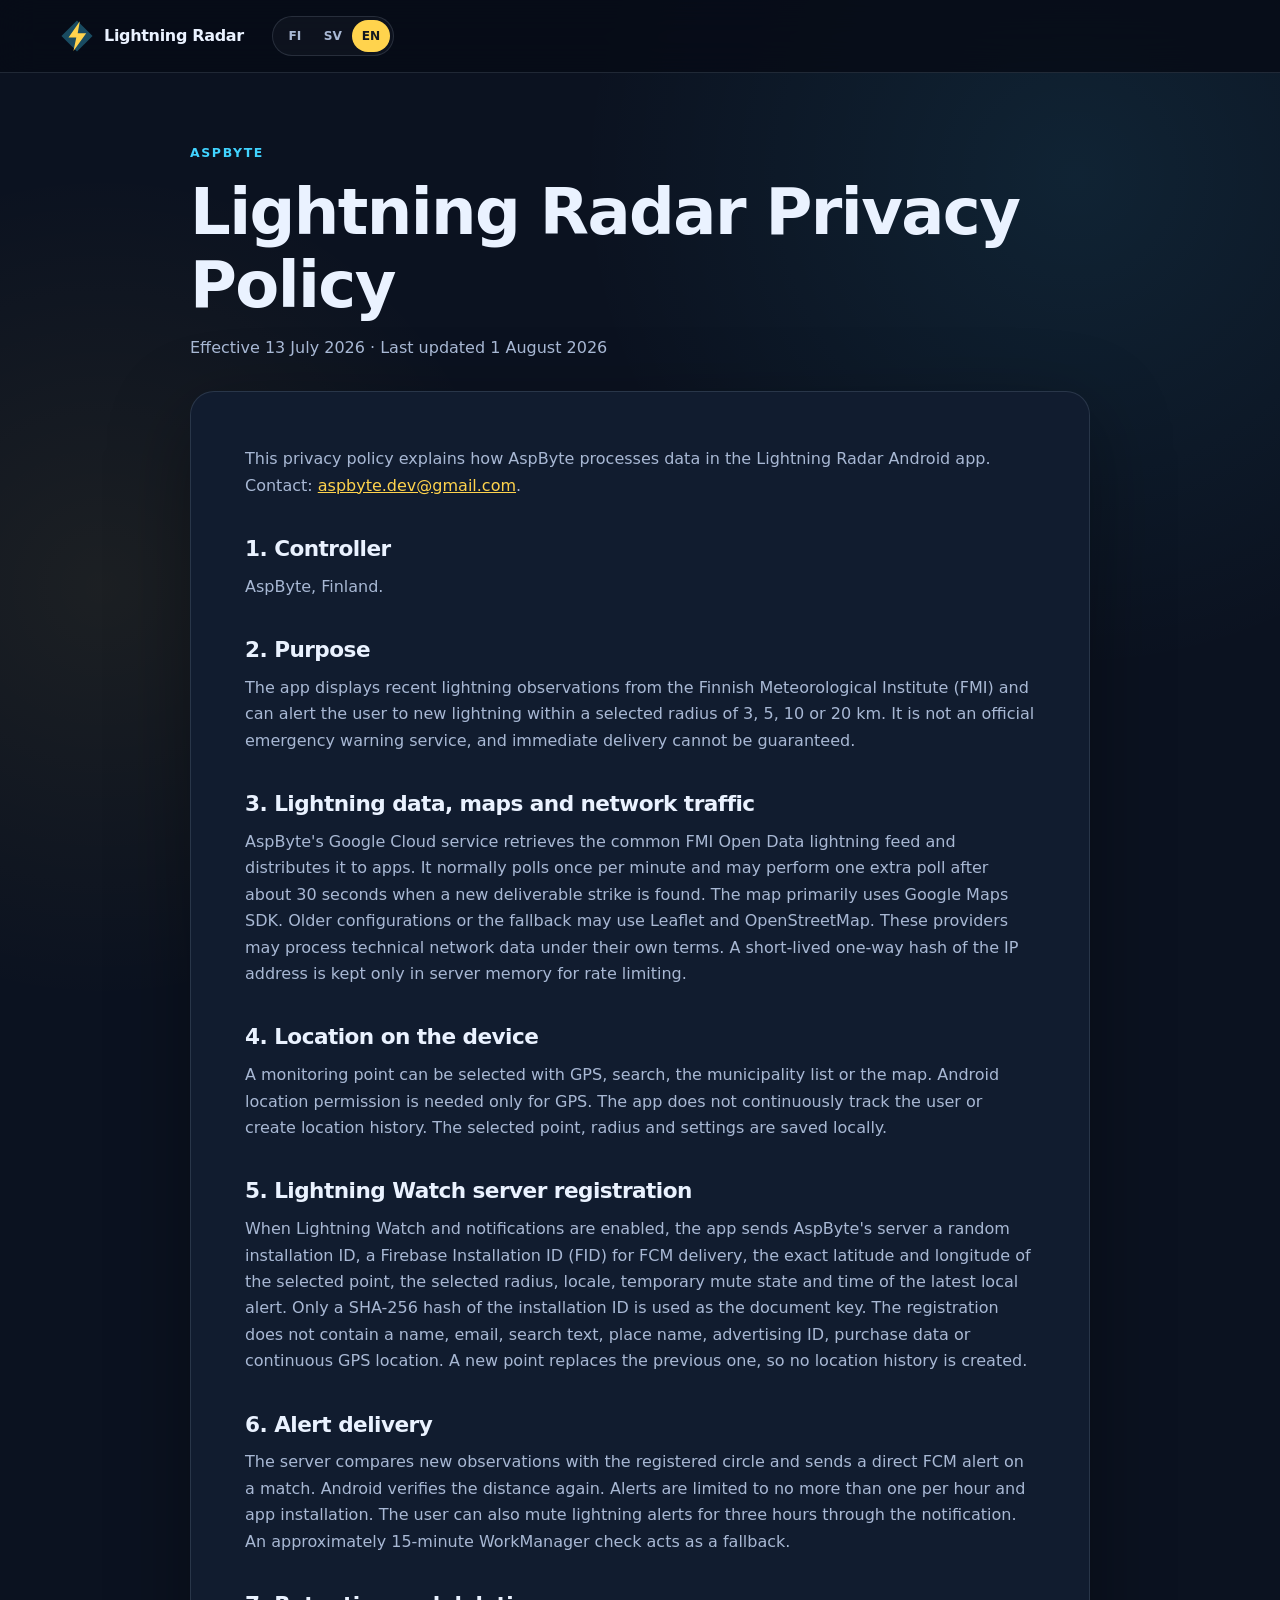
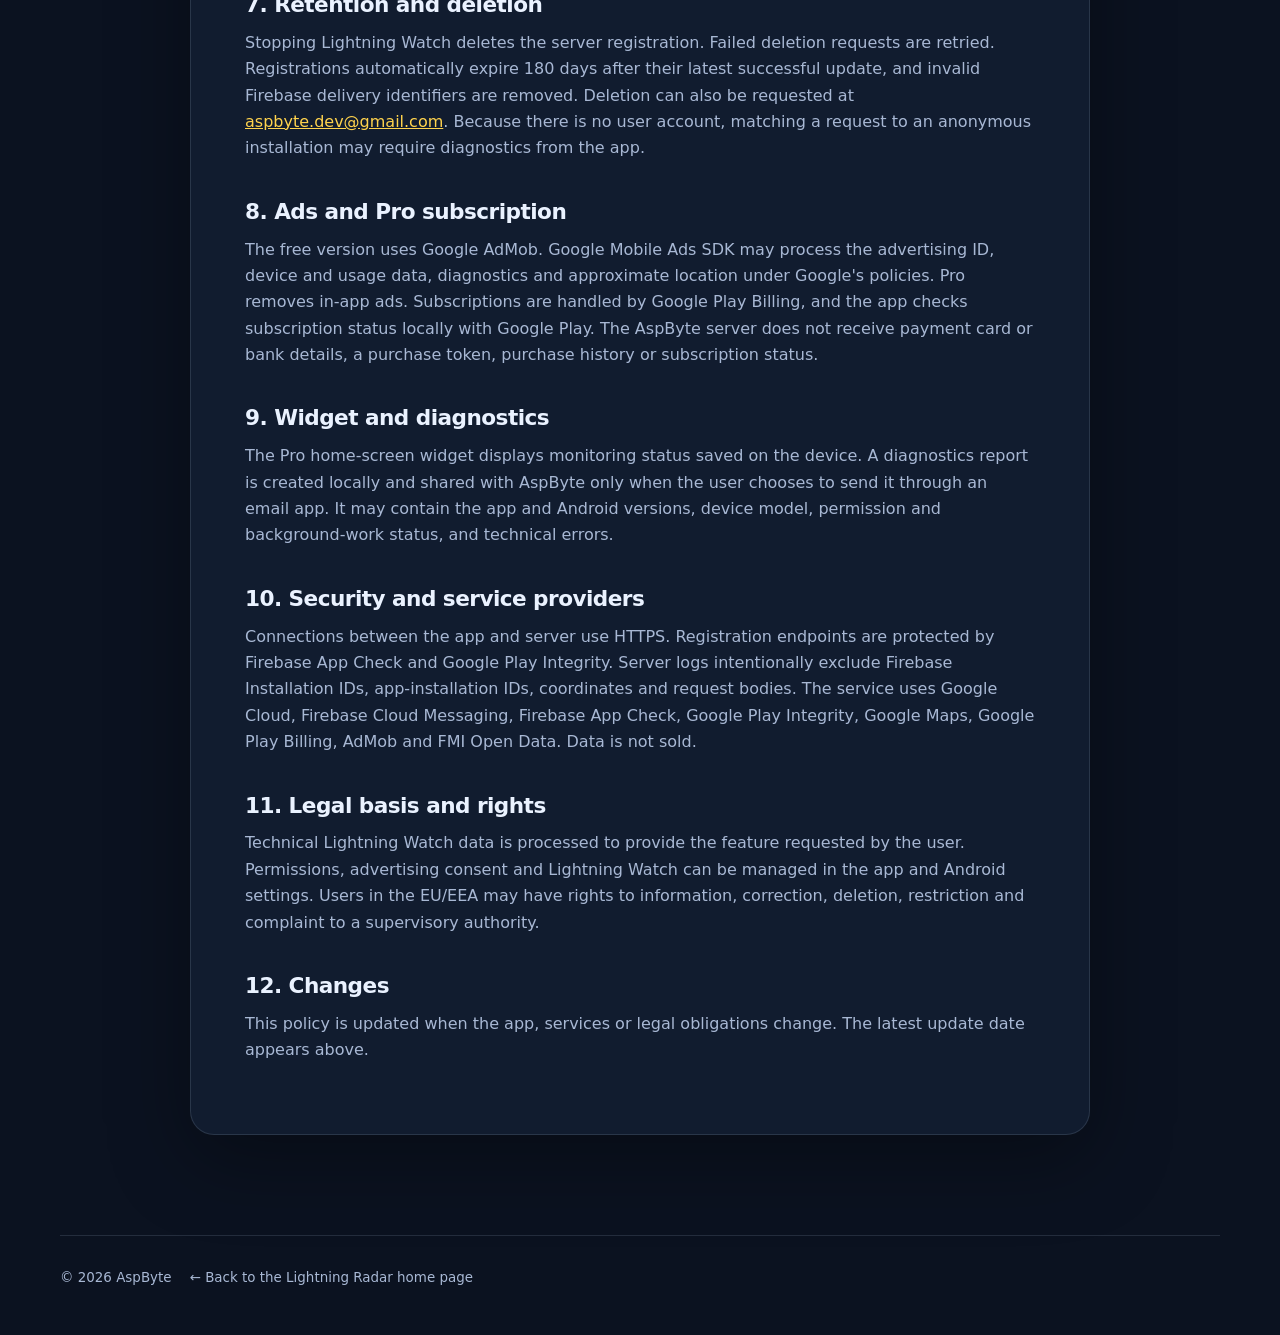
==== commit 78c2d484: "Update site for Salamatutka 1.1" ====
--- a/privacy-policy.html
+++ b/privacy-policy.html
@@ -24,7 +24,6 @@
       </div>
     </div>
   </header>
-
   <main class="policy-main" id="main">
     <header class="policy-hero">
       <p class="kicker">AspByte</p>
@@ -33,180 +32,75 @@
     </header>
 
     <article class="policy-article" data-lang-section="fi">
-      <p>Tämä tietosuojakäytäntö kuvaa, miten AspByte käsittelee tietoja Salamatutka-Android-sovelluksessa. Tietosuojaa koskevat yhteydenotot voi lähettää osoitteeseen <a href="mailto:aspbyte.dev@gmail.com">aspbyte.dev@gmail.com</a>.</p>
-
-      <h2>1. Sovelluksen tarkoitus</h2>
-      <p>Salamatutka näyttää tuoreita salamahavaintoja kartalla ja voi lähettää ilmoituksen, kun tallennetulla alueella havaitaan uusi salama. Sovellus ei ole virallinen vaaravaroitus- tai turvallisuuspalvelu.</p>
-
-      <h2>2. Sijainti ja paikkahaku</h2>
-      <p>GPS-sijainnin käyttö on vapaaehtoista. Sijaintia käytetään vain seurantapaikan ja hälytysalueen keskipisteen valintaan käyttäjän pyynnöstä. Sovellus ei pyydä jatkuvaa taustasijaintia eikä seuraa käyttäjän liikkumista taustalla.</p>
-      <p>Paikan tai osoitteen haku käyttää Android-laitteen tarjoamaa paikkahakupalvelua. Palveluntarjoaja voi käsitellä hakutekstiä ja tavallisia teknisiä verkkotietoja oman tietosuojakäytäntönsä mukaisesti.</p>
-
-      <h2>3. Salamahavainnot ja kartta</h2>
-      <p>Sovellus hakee salamahavainnot ensisijaisesti AspByten Google Cloud Run -palvelusta. Palvelu hakee Ilmatieteen laitoksen avoimen WFS-salamasyötteen noin kerran minuutissa ja tallentaa Google Firestoreen kaikille sovelluksille yhteisen, enintään 15 minuuttia vanhan havaintosyötteen. Firestoreen tallennetaan vain julkisia salamahavaintoja sekä niistä muodostettuja tunnisteita ja aikaleimoja päällekkäisten ilmoitusten estämiseksi.</p>
-      <p>Pilvipalvelun ollessa poissa käytöstä tai tiedon ollessa vanhentunutta sovellus voi hakea havainnot suoraan Ilmatieteen laitokselta. Tällainen varahaku voi sisältää pyydetyn karttarajauksen. Salamatutkan rajapinta ja Ilmatieteen laitoksen palvelu saavat tavallisia teknisiä verkkotietoja, kuten IP-osoitteen, ja Salamatutkan rajapinta saa sovelluksen version sisältävän User-Agent-tiedon. Salamatutkan sovelluspalvelin käyttää lähde-IP-osoitteesta yksisuuntaisesti muodostettua tiivistettä vain lyhytaikaiseen nopeusrajoitukseen prosessin muistissa; tiivistettä ei tallenneta Firestoreen tai käyttäjäprofiiliin. Google Cloud voi käsitellä palvelun teknisiä pyyntö- ja lokitietoja oman tietosuojakäytäntönsä mukaisesti.</p>
-      <p>Karttapohja käyttää ensisijaisesti Google Mapsia. Sovellukseen sisältyvä OpenStreetMap/Leaflet-kartta voi toimia vaihtoehtoisena karttana. Karttapalvelu voi saada IP-osoitteen, verkkopyynnön teknisiä tietoja sekä tiedon näytetystä kartta-alueesta. Google käsittelee Google Maps Platformin tietoja oman tietosuojakäytäntönsä mukaisesti.</p>
-      <ul><li><a href="https://en.ilmatieteenlaitos.fi/open-data" rel="noopener">Ilmatieteen laitoksen avoin data</a></li><li><a href="https://cloud.google.com/privacy" rel="noopener">Google Cloudin tietosuoja</a></li><li><a href="https://osmfoundation.org/wiki/Privacy_Policy" rel="noopener">OpenStreetMap Foundationin tietosuojakäytäntö</a></li></ul>
-
-      <h2>4. Mainokset ja Googlen suostumusratkaisu</h2>
-      <p>Ilmainen versio käyttää Google AdMobia bannerimainosten näyttämiseen. Google ja sen mainoskumppanit voivat käsitellä IP-osoitetta, mainostunnistetta, laite- ja sovellustietoja sekä mainosten näyttö- ja vuorovaikutustietoja mainosten toimittamiseen, mittaamiseen ja petosten torjuntaan.</p>
-      <p>Sovellus käyttää Googlen User Messaging Platform -ratkaisua tarvittavien mainossuostumusten pyytämiseen ja valintojen muuttamiseen soveltuvilla alueilla.</p>
-      <ul><li><a href="https://policies.google.com/privacy" rel="noopener">Googlen tietosuojakäytäntö</a></li><li><a href="https://policies.google.com/technologies/partner-sites" rel="noopener">Miten Google käyttää kumppaneiden tietoja</a></li></ul>
-
-      <h2>5. Pro-tilaukset ja Google Play</h2>
-      <p>Pro-tilaukset käsitellään Google Playn laskutusjärjestelmällä. Google käsittelee maksutiedot, ostohistorian ja tilauksen tilan omien ehtojensa ja tietosuojakäytäntönsä mukaisesti. Sovellus tarkistaa tilaustilan paikallisesti Google Playsta, jotta Pro-ominaisuudet voidaan ottaa käyttöön. AspByten palvelin ei saa maksukortti- tai pankkitietoja, ostotunnistetta, ostohistoriaa tai tilaustilaa.</p>
-
-      <h2>6. Sovelluspäivitysten tarkistus</h2>
-      <p>Play Kaupasta asennettu sovellus voi tarkistaa Google Playn päivityspalvelusta, onko käyttäjälle saatavilla uudempi versio. Tarkistus voi välittää Googlelle sovelluksen ja asennetun version tunnistetietoja sekä tavallisia teknisiä verkkotietoja. AspByte ei ylläpidä omaa päivitysrekisteriä.</p>
-
-      <h2>7. Laitteelle tallennettavat tiedot</h2>
-      <p>Valittu paikka, tarkat koordinaatit, hälytyssäde, salamavahdin tila, kielivalinta, käyttöönottovaiheiden tila, päivitysmuistutuksen aika ja viimeksi ilmoitetun salamahavainnon tiedot tallennetaan paikallisesti laitteelle. AspByte ei ylläpidä käyttäjätiliä. Kun salamavahti on käytössä ja ilmoitukset on sallittu, valitut koordinaatit ja hälytyssäde lähetetään lisäksi Salamatutkan palvelimelle kohdassa 8 kuvattua suoraa varoitusta varten.</p>
-      <p>Paikalliset tiedot säilyvät, kunnes käyttäjä tyhjentää sovelluksen tiedot tai poistaa sovelluksen.</p>
-
-      <h2>8. Ilmoitukset ja taustatoiminta</h2>
-      <p>Jos käyttäjä sallii ilmoitukset ja käynnistää salamavahdin, sovellus lähettää Salamatutkan palvelimelle satunnaisen sovellusasennuskohtaisen tunnisteen, Firebase-asennustunnisteen (FID), käyttäjän valitseman seurantapisteen tarkat koordinaatit ja hälytyssäteen. Lisäksi voidaan lähettää kielitunniste, määräaikainen ilmoitusten mykistys ja viimeisimmän paikallisen ilmoituksen aika. Palvelin vertaa uusia julkisia salamahavaintoja täsmälliseen ympyrään ja lähettää suoran Firebase Cloud Messaging -viestin vain osuman saavalle laitteelle. Puhelin tarkistaa ympyrän vielä uudelleen ennen ilmoitusta.</p>
-      <p>Palvelin tallentaa asennustunnisteesta vain yksisuuntaisen SHA-256-tiivisteen, mutta Firebase-asennustunniste, valitut koordinaatit ja säde tallennetaan Google Firestoreen varoituksen toimittamista varten. Uusi tallennus korvaa saman asennuksen edellisen pisteen, joten Salamatutka ei kerää jatkuvaa GPS-sijaintia eikä muodosta käyttäjän liike- tai sijaintihistoriaa. Rekisteröinti poistetaan salamavahdin pysäytyksen jälkeen verkkoyhteyden salliessa, virheelliset Firebase-asennustunnisteet poistetaan lähetysvirheen yhteydessä ja muuten rekisteröinti vanhenee viimeistään 180 vuorokauden kuluttua viimeisestä onnistuneesta päivityksestä.</p>
-      <p>Firebase Cloud Messaging käsittelee ilmoitusten toimittamista varten Firebase-asennustunnistetta, sovelluksen versiota sekä sovellus- ja laitetietoja. Firebase App Check ja Play Integrity käsittelevät sovelluksen ja laitteen eheystietoja sen varmistamiseksi, että rekisteröintipyyntö tulee aidosta Salamatutka-sovelluksesta. Palvelin ja puhelimen varatarkistus rajoittavat salamahälytykset enintään yhteen ilmoitukseen tunnissa sovellusasennusta kohden. Käyttäjä voi lisäksi hiljentää salamahälytykset ilmoituksen toiminnolla kolmeksi tunniksi. Androidin WorkManagerin sallima noin 15 minuutin taustatarkistus toimii varajärjestelmänä ja käyttää aiemmin tallennettua aluetta, ei laitteen ajantasaista GPS-sijaintia. Android voi viivästyttää tai estää sekä push-ilmoituksen että taustatarkistuksen, joten toimitusaikaa ei voida taata.</p>
-      <ul><li><a href="https://firebase.google.com/support/privacy" rel="noopener">Firebasen tietosuoja ja tietojen käsittely</a></li></ul>
-
-      <h2>9. Diagnostiikka ja vapaaehtoiset tukipyynnöt</h2>
-      <p>Sovellus säilyttää laitteella rajatun määrän viimeisimpiä teknisiä tapahtumia ja virheitä ongelmien selvittämistä varten. Diagnostiikkaraportti voi sisältää sovellus- ja Android-version, puhelimen valmistajan ja mallin, laitteen teknisiä tietoja, kieli- ja aikavyöhykeasetuksen, verkkoyhteyden ja käyttöoikeuksien tilan, salamavahdin ja Pro-tilan sekä viimeisimmät tekniset tapahtumat ja virhetyypit. Tarkkoja koordinaatteja ja käyttäjän kirjoittamia hakutekstejä ei lisätä raporttiin.</p>
-      <p>Paikallinen diagnostiikkaloki korvautuu vähitellen uusilla tapahtumilla ja poistuu, kun käyttäjä tyhjentää sovelluksen tiedot tai poistaa sovelluksen. Luotu raporttitiedosto säilyy sovelluksen väliaikaisessa välimuistissa, kunnes seuraava raportti korvaa sen tai Android tyhjentää välimuistin.</p>
-      <p>Raportti luodaan vain käyttäjän valinnalla ja annetaan käyttäjän valitsemalle sähköposti- tai jakosovellukselle. Sovellus ei lähetä raporttia automaattisesti. Jos käyttäjä lähettää raportin AspBytelle, AspByte käsittelee raportin sekä mahdollisen lähettäjän sähköpostiosoitteen ja vapaaehtoisen viestin tukipyynnön käsittelemiseksi. Tukitiedot säilytetään vain niin kauan kuin ongelman selvittäminen tai lakisääteiset velvoitteet edellyttävät. Niitä koskevan tarkastus- tai poistopyynnön voi lähettää osoitteeseen <a href="mailto:aspbyte.dev@gmail.com">aspbyte.dev@gmail.com</a>.</p>
-
-      <h2>10. Tietojen suojaaminen ja jakaminen</h2>
-      <p>Verkkoyhteydet Salamatutkan Google Cloud -palveluun, Ilmatieteen laitokselle, Google Mapsiin, OpenStreetMapiin ja Googlen palveluihin käyttävät HTTPS-salausta. AspByte ei myy käyttäjätietoja. Tietoja käsittelevät edellä kuvatuissa tarkoituksissa Google Cloud Run ja Firestore, Firebase Cloud Messaging ja App Check, Google Play Integrity, Google Maps, Google AdMob ja User Messaging Platform, Google Play Billing ja päivityspalvelu, Androidin paikkahakupalvelun tarjoaja, OpenStreetMap sekä varayhteyden aikana Ilmatieteen laitos.</p>
-      <p>Salamatutkan palvelin tallentaa salamavahdin toimintaa varten vain kohdassa 8 kuvatun asennustunnisteen tiivisteen, Firebase-asennustunnisteen, yhden valitun seurantapisteen, säteen ja toimituksen hallinnan aikaleimat. Palvelin ei tallenna käyttäjätiliä, nimeä, sähköpostiosoitetta, kirjoitettua hakutekstiä, jatkuvaa sijaintia, liikehistoriaa, mainostunnistetta tai ostotietoja.</p>
-
-      <h2>11. Lasten tietosuoja</h2>
-      <p>Salamatutkaa ei ole suunnattu erityisesti alle 13-vuotiaille. Jos huoltaja epäilee lapsen lähettäneen henkilötietoja AspBytelle, hän voi ottaa yhteyttä yllä mainittuun sähköpostiosoitteeseen.</p>
-
-      <h2>12. Käyttäjän valinnat ja oikeudet</h2>
-      <p>Käyttäjä voi olla antamatta sijainti- tai ilmoituslupaa. Salamavahdin pysäyttäminen lähettää palvelimelle rekisteröinnin poistopyynnön. Jos verkkoyhteyttä ei ole, sovellus yrittää poistoa uudelleen taustatyönä. Pelkkä sovelluksen poistaminen ei voi lähettää palvelimelle uutta poistopyyntöä, mutta rekisteröinti vanhenee automaattisesti enintään 180 vuorokaudessa. Androidin luvat voi peruuttaa laitteen asetuksissa, mainosvalintoja voi muuttaa sovelluksen tietosuoja-asetuksista ja paikalliset tiedot voi poistaa Androidin sovellusasetuksista tai poistamalla sovelluksen.</p>
-      <p>Tietosuojaa koskevissa kysymyksissä voi ottaa yhteyttä osoitteeseen <a href="mailto:aspbyte.dev@gmail.com">aspbyte.dev@gmail.com</a>. Kolmansien osapuolten käsittelemien tietojen osalta pyyntö voidaan joutua osoittamaan kyseiselle palveluntarjoajalle.</p>
-
-      <h2>13. Muutokset</h2>
-      <p>Tätä käytäntöä voidaan päivittää sovelluksen ominaisuuksien, lainsäädännön tai palveluntarjoajien muuttuessa. Ajantasainen versio julkaistaan tällä sivulla.</p>
-      <p class="policy-notice">Salamatutka ei takaa havaintojen täydellisyyttä tai viiveettömyyttä. Noudata aina viranomaisten sää- ja vaaratiedotteita.</p>
+      <p>Tämä tietosuojakäytäntö kuvaa, miten AspByte käsittelee tietoja Salamatutka-Android-sovelluksessa. Yhteydenotot: <a href="mailto:aspbyte.dev@gmail.com">aspbyte.dev@gmail.com</a>.</p>
+      <h2>1. Rekisterinpitäjä</h2>
+      <p>AspByte, Suomi. Tietosuojaa koskevat pyynnöt voi lähettää yllä olevaan sähköpostiosoitteeseen.</p>
+      <h2>2. Sovelluksen tarkoitus</h2>
+      <p>Salamatutka näyttää tuoreita Ilmatieteen laitoksen (FMI) salamahavaintoja kartalla ja voi ilmoittaa uusista salamista käyttäjän valitsemalla 3, 5, 10 tai 20 kilometrin hälytysalueella. Sovellus ei ole virallinen vaaravaroituspalvelu, eikä ilmoitusten välitöntä toimitusta voida taata.</p>
+      <h2>3. Salamatiedot, kartta ja verkkoyhteydet</h2>
+      <p>AspByten Google Cloud -palvelu hakee FMI Open Datan yhteisen salamahavaintosyötteen ja välittää sen sovelluksille. Palvelu ei lisää salamahavaintoihin käyttäjän henkilötietoja. Cloud Scheduler käynnistää normaalisti haun kerran minuutissa. Kun havaitaan uusi toimitettava salama, palvelu voi tehdä yhden lisähaun noin 30 sekunnin kuluttua.</p>
+      <p>Kartta käyttää ensisijaisesti Google Maps SDK:ta. Vanhemmissa kokoonpanoissa tai vararatkaisuna voidaan käyttää Leaflet-karttaa ja OpenStreetMap-karttatiiliä. Nämä palveluntarjoajat voivat saada teknisiä verkkotietoja, kuten IP-osoitteen, omien ehtojensa mukaisesti.</p>
+      <p>Julkisen salamarajapinnan väärinkäytön estämiseksi palvelin käyttää lyhytaikaista, yksisuuntaisesti tiivistettyä IP-avainta nopeusrajoitukseen. Avainta säilytetään vain palveluprosessin muistissa nykyisen rajoitusikkunan ajan.</p>
+      <h2>4. Paikkatiedot laitteella</h2>
+      <p>Käyttäjä voi valita seurantapisteen GPS:llä, haulla, kuntaluettelosta tai kartalta. Androidin sijaintilupa pyydetään vain GPS-toimintoa varten. Sovellus ei seuraa käyttäjän liikkeitä jatkuvasti eikä muodosta sijaintihistoriaa. Valittu piste, säde ja asetukset tallennetaan paikallisesti laitteelle.</p>
+      <h2>5. Salamavahdin palvelinrekisteröinti</h2>
+      <p>Kun käyttäjä käynnistää Salamavahdin ja sallii ilmoitukset, sovellus lähettää AspByten palvelimelle suoran varoituksen toimittamista varten:</p>
+      <ul>
+        <li>satunnaisen, sovellusasennuskohtaisen tunnisteen;</li>
+        <li>Firebase-asennustunnisteen (Firebase Installation ID, FID), jota käytetään Firebase Cloud Messaging -ilmoituksen toimittamiseen;</li>
+        <li>valitun seurantapisteen tarkan leveys- ja pituusasteen;</li>
+        <li>valitun 3, 5, 10 tai 20 kilometrin säteen;</li>
+        <li>kielitunnisteen, mahdollisen määräaikaisen mykistyksen ja viimeisimmän paikallisen ilmoituksen ajan.</li>
+      </ul>
+      <p>Palvelin tallentaa asennustunnisteesta vain SHA-256-tiivisteen dokumentin avaimeksi. Rekisteröinti ei sisällä nimeä, sähköpostiosoitetta, haun tekstiä, paikan nimeä, mainostunnistetta, ostotietoja tai jatkuvaa GPS-sijaintia. Yksi rekisteröinti korvaa saman asennuksen edellisen pisteen, joten palvelin ei muodosta sijaintihistoriaa.</p>
+      <h2>6. Ilmoitusten toiminta</h2>
+      <p>Palvelin vertaa uutta salamahavaintoa rekisteröityyn ympyrään ja lähettää osumasta suoran FCM-ilmoituksen oikealle laitteelle. Android tarkistaa etäisyyden vielä uudelleen ennen ilmoitusta. Ilmoituksia rajoitetaan enintään yhteen tunnissa sovellusasennusta kohden. Käyttäjä voi lisäksi hiljentää salamahälytykset ilmoituksen toiminnolla kolmeksi tunniksi. Noin 15 minuutin WorkManager-tarkistus toimii varajärjestelmänä.</p>
+      <h2>7. Säilytys ja poistaminen</h2>
+      <p>Salamavahdin pysäyttäminen poistaa palvelinrekisteröinnin. Jos poisto ei onnistu verkkovirheen vuoksi, sovellus yrittää sitä myöhemmin uudelleen. Rekisteröinti vanhenee automaattisesti 180 vuorokauden kuluttua viimeisestä onnistuneesta päivityksestä, ja virheelliset Firebase-toimitustunnisteet poistetaan. Käyttäjä voi pyytää tietojen poistamista myös osoitteesta <a href="mailto:aspbyte.dev@gmail.com">aspbyte.dev@gmail.com</a>. Koska käyttäjätiliä ei ole, pyynnön yhdistäminen tiettyyn anonyymiin asennukseen voi edellyttää sovelluksen diagnostiikkatietoja.</p>
+      <h2>8. Mainokset ja Pro-tilaus</h2>
+      <p>Ilmaisversio käyttää Google AdMobia. Google Mobile Ads SDK voi käsitellä mainostunnistetta, laite- ja käyttötietoja, diagnostiikkaa sekä likimääräistä sijaintia Googlen käytäntöjen mukaisesti. Pro poistaa sovelluksen mainokset. Pro-tilaukset käsitellään Google Play Billingin kautta, ja sovellus tarkistaa tilaustilan paikallisesti Google Playsta. AspByten palvelin ei saa maksukortti- tai pankkitietoja, ostotunnistetta, ostohistoriaa tai tilaustilaa.</p>
+      <h2>9. Widget ja diagnostiikka</h2>
+      <p>Pro-käyttäjän kotinäyttöwidget näyttää laitteelle tallennettua seurantatilaa. Diagnostiikkaraportti muodostetaan paikallisesti ja lähetetään AspBytelle vain, jos käyttäjä itse valitsee jakamisen sähköpostisovelluksella. Raportti voi sisältää sovellus- ja Android-version, laitemallin, lupien tilan, taustatyön tilan ja teknisiä virheilmoituksia. Käyttäjän tulee tarkistaa raportti ennen lähettämistä.</p>
+      <h2>10. Turvallisuus ja palveluntarjoajat</h2>
+      <p>Kaikki sovelluksen ja palvelimen väliset yhteydet käyttävät HTTPS-salausta. Rekisteröintireitit suojataan Firebase App Checkillä ja Google Play Integrityllä. Palvelinlokit eivät tarkoituksellisesti sisällä Firebase-asennustunnisteita, sovellusasennustunnisteita, koordinaatteja tai pyyntöjen sisältöä.</p>
+      <p>Toiminnassa käytetään muun muassa Google Cloudia, Firebase Cloud Messagingia, Firebase App Checkiä, Google Play Integrityä, Google Mapsia, Google Play Billingiä, AdMobia ja FMI Open Dataa. Tietoja ei myydä. Palveluntarjoajat käsittelevät tietoja omien ehtojensa ja tietosuojakäytäntöjensä mukaisesti.</p>
+      <h2>11. Oikeusperusteet ja käyttäjän oikeudet</h2>
+      <p>Salamavahdin teknisten tietojen käsittely perustuu käyttäjän pyytämän toiminnon toteuttamiseen. Luvat, mainonnan suostumukset ja Salamavahti voidaan hallita sovelluksessa ja Androidin asetuksissa. EU- ja ETA-alueella käyttäjällä voi olla oikeus saada tietoja käsittelystä, pyytää oikaisua tai poistamista, rajoittaa käsittelyä ja tehdä valitus valvontaviranomaiselle.</p>
+      <h2>12. Muutokset</h2>
+      <p>Käytäntöä päivitetään, jos sovelluksen toiminta, palvelut tai lakisääteiset velvoitteet muuttuvat. Päivämäärä näkyy sivun yläosassa.</p>
     </article>
 
     <article class="policy-article" data-lang-section="sv" hidden>
-      <p>Denna integritetspolicy beskriver hur AspByte behandlar uppgifter i Android-appen Blixtradar. Frågor om integritet kan skickas till <a href="mailto:aspbyte.dev@gmail.com">aspbyte.dev@gmail.com</a>.</p>
-
-      <h2>1. Appens syfte</h2>
-      <p>Blixtradar visar färska blixtobservationer på en karta och kan skicka en avisering när en ny blixt observeras inom ett sparat område. Appen är inte en officiell varnings- eller säkerhetstjänst.</p>
-
-      <h2>2. Plats och platssökning</h2>
-      <p>Användning av GPS-position är frivillig. Positionen används endast på användarens begäran för att välja bevakningsplats och varningsområdets mittpunkt. Appen begär inte kontinuerlig bakgrundsposition och följer inte användarens rörelser i bakgrunden.</p>
-      <p>Sökning efter en plats eller adress använder den platssökningstjänst som Android-enheten tillhandahåller. Tjänsteleverantören kan behandla söktexten och vanliga tekniska nätverksuppgifter enligt sin egen integritetspolicy.</p>
-
-      <h2>3. Blixtobservationer och karta</h2>
-      <p>Appen hämtar i första hand blixtobservationer från AspBytes tjänst i Google Cloud Run. Tjänsten hämtar Meteorologiska institutets öppna WFS-blixtdata ungefär en gång per minut och lagrar ett gemensamt observationsflöde med högst 15 minuter gamla observationer i Google Firestore. Firestore innehåller endast offentliga blixtobservationer samt identifierare och tidsstämplar som bildats av dem för att förhindra dubbla aviseringar.</p>
-      <p>Om molntjänsten inte är tillgänglig eller om uppgifterna är för gamla kan appen hämta observationerna direkt från Meteorologiska institutet. En sådan reservbegäran kan innehålla det begärda kartområdet. Blixtradars gränssnitt och Meteorologiska institutets tjänst får vanliga tekniska nätverksuppgifter, såsom IP-adressen, och Blixtradars gränssnitt får en User-Agent som innehåller appversionen. Blixtradars appserver använder en envägshash av källans IP-adress endast för kortvarig hastighetsbegränsning i processminnet; hashen lagras inte i Firestore eller i en användarprofil. Google Cloud kan behandla tekniska begäranden och logguppgifter enligt sin egen integritetspolicy.</p>
-      <p>Kartunderlaget använder i första hand Google Maps. Appens OpenStreetMap/Leaflet-karta kan användas som ett alternativ. Karttjänsten kan få IP-adressen, tekniska uppgifter om nätverksbegäran och information om det visade kartområdet. Google behandlar Google Maps Platform-data enligt sin egen integritetspolicy.</p>
-      <ul><li><a href="https://en.ilmatieteenlaitos.fi/open-data" rel="noopener">Meteorologiska institutets öppna data</a></li><li><a href="https://cloud.google.com/privacy" rel="noopener">Google Clouds integritet</a></li><li><a href="https://osmfoundation.org/wiki/Privacy_Policy" rel="noopener">OpenStreetMap Foundations integritetspolicy</a></li></ul>
-
-      <h2>4. Annonser och Googles samtyckeslösning</h2>
-      <p>Gratisversionen använder Google AdMob för att visa bannerannonser. Google och dess annonspartner kan behandla IP-adress, annonsidentifierare, enhets- och appuppgifter samt information om annonsvisningar och interaktioner för leverans, mätning och bedrägeribekämpning.</p>
-      <p>Appen använder Google User Messaging Platform för att begära nödvändiga annonssamtycken och låta användaren ändra sina val i tillämpliga regioner.</p>
-      <ul><li><a href="https://policies.google.com/privacy" rel="noopener">Googles integritetspolicy</a></li><li><a href="https://policies.google.com/technologies/partner-sites" rel="noopener">Hur Google använder uppgifter från partners</a></li></ul>
-
-      <h2>5. Pro-prenumerationer och Google Play</h2>
-      <p>Pro-prenumerationer hanteras av Google Plays faktureringssystem. Google behandlar betalningsuppgifter, köphistorik och prenumerationsstatus enligt sina egna villkor och sin integritetspolicy. Appen kontrollerar prenumerationsstatus lokalt hos Google Play för att aktivera Pro-funktionerna. AspBytes server får inte kort- eller bankuppgifter, köptoken, köphistorik eller prenumerationsstatus.</p>
-
-      <h2>6. Kontroll av appuppdateringar</h2>
-      <p>En app som installerats från Play Butik kan kontrollera hos Google Plays uppdateringstjänst om en nyare version finns tillgänglig för användaren. Kontrollen kan överföra app- och versionsidentifierare samt vanliga tekniska nätverksuppgifter till Google. AspByte har inget eget uppdateringsregister.</p>
-
-      <h2>7. Uppgifter som lagras på enheten</h2>
-      <p>Vald plats, exakta koordinater, varningsradie, blixtvaktens status, språkval, introduktionsstatus, tidpunkt för uppdateringspåminnelse och uppgifter om den senast aviserade blixten lagras lokalt på enheten. AspByte har inget användarkonto. När blixtvakten är aktiv och aviseringar är tillåtna skickas de valda koordinaterna och radien även till Blixtradars server för den direkta varning som beskrivs i avsnitt 8.</p>
-      <p>Lokala uppgifter finns kvar tills användaren rensar appens data eller avinstallerar appen.</p>
-
-      <h2>8. Aviseringar och bakgrundsaktivitet</h2>
-      <p>Om användaren tillåter aviseringar och startar blixtvakten skickar appen ett slumpmässigt installations-ID, ett Firebase-installations-ID (FID), den valda bevakningspunktens exakta koordinater och varningsradien till Blixtradars server. Språktagg, tillfällig aviseringspaus och tidpunkt för den senaste lokala aviseringen kan också skickas. Servern jämför nya offentliga blixtobservationer med den exakta cirkeln och skickar ett direkt Firebase Cloud Messaging-meddelande endast till enheter vars cirkel träffas. Telefonen kontrollerar cirkeln en gång till före aviseringen.</p>
-      <p>Servern lagrar endast en envägs SHA-256-hash av installations-ID:t, men Firebase-installations-ID:t, valda koordinater och radie lagras i Google Firestore för att leverera varningen. En ny registrering ersätter föregående punkt för samma installation, så Blixtradar samlar inte in kontinuerlig GPS-position och skapar ingen rörelse- eller platshistorik. Registreringen tas bort när blixtvakten stängs av och nätverket är tillgängligt, ogiltiga Firebase-installations-ID:n tas bort efter leveransfel och övriga registreringar löper ut senast 180 dagar efter den senaste lyckade uppdateringen.</p>
-      <p>Firebase Cloud Messaging behandlar ett Firebase-installations-ID, appversion samt app- och enhetsuppgifter för att leverera aviseringar. Firebase App Check och Play Integrity behandlar integritetssignaler om appen och enheten för att verifiera att registreringen kommer från den äkta appen. Servern och telefonens reservkontroll begränsar blixtvarningar till högst en avisering per timme och appinstallation. Användaren kan dessutom pausa blixtvarningarna i tre timmar via en åtgärd i aviseringen. Androids WorkManager-kontroll ungefär var 15:e minut är en reserv och använder det sparade området, inte enhetens aktuella GPS-position. Android kan fördröja eller stoppa både push-aviseringar och bakgrundskontroller, så leveranstiden kan inte garanteras.</p>
-      <ul><li><a href="https://firebase.google.com/support/privacy" rel="noopener">Firebase integritet och databehandling</a></li></ul>
-
-      <h2>9. Diagnostik och frivilliga supportförfrågningar</h2>
-      <p>Appen lagrar en begränsad mängd av de senaste tekniska händelserna och felen på enheten för felsökning. En diagnostikrapport kan innehålla app- och Android-version, telefonens tillverkare och modell, tekniska enhetsuppgifter, språk- och tidszonsinställning, nätverks- och behörighetsstatus, blixtvaktens och Pro-status samt de senaste tekniska händelserna och feltyperna. Exakta koordinater och söktext som användaren har skrivit inkluderas inte i rapporten.</p>
-      <p>Den lokala diagnostikloggen ersätts gradvis av nya händelser och tas bort när användaren rensar appens data eller avinstallerar appen. En skapad rapportfil finns i appens tillfälliga cache tills nästa rapport ersätter den eller Android rensar cachen.</p>
-      <p>Rapporten skapas endast när användaren väljer det och lämnas till den e-post- eller delningsapp som användaren väljer. Appen skickar inte rapporten automatiskt. Om användaren skickar rapporten till AspByte behandlar AspByte rapporten samt avsändarens eventuella e-postadress och frivilliga meddelande för att hantera supportärendet. Supportuppgifter sparas endast så länge som felsökningen eller rättsliga skyldigheter kräver. En begäran om tillgång till eller radering av uppgifterna kan skickas till <a href="mailto:aspbyte.dev@gmail.com">aspbyte.dev@gmail.com</a>.</p>
-
-      <h2>10. Skydd och delning av uppgifter</h2>
-      <p>Nätverksanslutningar till Blixtradars Google Cloud-tjänst, Meteorologiska institutet, Google Maps, OpenStreetMap och Googles tjänster använder HTTPS-kryptering. AspByte säljer inte användaruppgifter. Uppgifter behandlas för de beskrivna ändamålen av Google Cloud Run och Firestore, Firebase Cloud Messaging och App Check, Google Play Integrity, Google Maps, Google AdMob och User Messaging Platform, Google Play Billing och uppdateringstjänsten, leverantören av Androids platssökning, OpenStreetMap samt Meteorologiska institutet när reservanslutningen används.</p>
-      <p>Blixtradars server lagrar för blixtvakten endast den hashade installationsidentifieraren, Firebase-installations-ID:t, en vald bevakningspunkt, radie och leveransrelaterade tidsstämplar som beskrivs i avsnitt 8. Servern lagrar inte användarkonto, namn, e-postadress, inskriven söktext, kontinuerlig position, rörelsehistorik, annonsidentifierare eller köpuppgifter.</p>
-
-      <h2>11. Barns integritet</h2>
-      <p>Blixtradar är inte särskilt riktad till barn under 13 år. En vårdnadshavare som tror att ett barn har skickat personuppgifter till AspByte kan kontakta oss på e-postadressen ovan.</p>
-
-      <h2>12. Användarens val och rättigheter</h2>
-      <p>Användaren kan neka plats- eller aviseringsbehörighet. När blixtvakten stängs av skickar appen en begäran om att radera serverregistreringen. Utan nätverk försöker appen igen som bakgrundsarbete. En avinstallation kan inte skicka en ny begäran, men registreringen löper automatiskt ut inom högst 180 dagar. Android-behörigheter kan återkallas i enhetsinställningarna, annonsval kan ändras i appens integritetsinställningar och lokala data kan tas bort via Androids appinställningar eller genom att avinstallera appen.</p>
-      <p>Integritetsfrågor kan skickas till <a href="mailto:aspbyte.dev@gmail.com">aspbyte.dev@gmail.com</a>. Begäranden som gäller uppgifter som behandlas av tredje part kan behöva riktas till den berörda leverantören.</p>
-
-      <h2>13. Ändringar</h2>
-      <p>Denna policy kan uppdateras när appens funktioner, lagstiftningen eller tjänsteleverantörerna ändras. Den aktuella versionen publiceras på denna sida.</p>
-      <p class="policy-notice">Blixtradar garanterar inte att observationerna är fullständiga eller omedelbara. Följ alltid myndigheternas väder- och faromeddelanden.</p>
+      <p>Denna integritetspolicy beskriver hur AspByte behandlar uppgifter i Android-appen Blixtvakt. Kontakt: <a href="mailto:aspbyte.dev@gmail.com">aspbyte.dev@gmail.com</a>.</p>
+      <h2>1. Personuppgiftsansvarig</h2><p>AspByte, Finland.</p>
+      <h2>2. Appens syfte</h2><p>Appen visar aktuella blixtobservationer från Meteorologiska institutet (FMI) och kan varna om nya blixtar inom en vald radie på 3, 5, 10 eller 20 km. Appen är inte en officiell varningstjänst och omedelbar leverans kan inte garanteras.</p>
+      <h2>3. Blixtdata, karta och nätverk</h2><p>AspBytes Google Cloud-tjänst hämtar FMI Open Data och förmedlar samma observationsflöde till apparna. Normalt görs en hämtning per minut och vid en ny levererbar blixt kan en extra hämtning göras efter cirka 30 sekunder. Kartan använder i första hand Google Maps SDK. Äldre versioner eller reservläget kan använda Leaflet och OpenStreetMap. Leverantörerna kan behandla tekniska nätuppgifter enligt sina egna villkor. En kortlivad envägshash av IP-adressen används i serverminnet för hastighetsbegränsning.</p>
+      <h2>4. Plats på enheten</h2><p>En bevakningspunkt kan väljas med GPS, sökning, kommunlista eller karta. Platstillståndet behövs endast för GPS-funktionen. Appen följer inte användaren kontinuerligt och skapar ingen platshistorik.</p>
+      <h2>5. Serverregistrering för Blixtvakten</h2><p>När bevakningen startas skickas ett slumpmässigt installations-ID, ett Firebase-installations-ID (FID) för FCM-leverans, den valda punktens exakta koordinater, radien, språk, tillfällig tystnad och tiden för den senaste lokala varningen till AspBytes server. Endast en SHA-256-hash av installations-ID:t används som dokumentnyckel. Registreringen innehåller inte namn, e-post, söktext, platsnamn, reklam-ID, köpdata eller kontinuerlig GPS-position. En ny punkt ersätter den gamla och ingen platshistorik skapas.</p>
+      <h2>6. Aviseringar</h2><p>Servern jämför nya observationer med den registrerade cirkeln och skickar en direkt FCM-avisering vid träff. Android kontrollerar avståndet igen. Aviseringar begränsas till högst en per timme och appinstallation. Användaren kan dessutom pausa blixtvarningarna i tre timmar via aviseringen. WorkManager-kontrollen ungefär var 15:e minut fungerar som reserv.</p>
+      <h2>7. Lagring och radering</h2><p>När Blixtvakten stoppas raderas registreringen. Misslyckade raderingar försöks igen. Registreringen upphör automatiskt 180 dagar efter den senaste lyckade uppdateringen och ogiltiga Firebase-leveransidentifierare raderas. Radering kan också begäras via <a href="mailto:aspbyte.dev@gmail.com">aspbyte.dev@gmail.com</a>.</p>
+      <h2>8. Annonser och Pro</h2><p>Gratisversionen använder Google AdMob. Google Mobile Ads SDK kan behandla reklam-ID, enhets- och användningsdata, diagnostik och ungefärlig plats enligt Googles regler. Pro tar bort annonser. Betalningar hanteras av Google Play Billing och appen kontrollerar prenumerationsstatus lokalt hos Google Play. AspBytes server får inte kort- eller bankuppgifter, köptoken, köphistorik eller prenumerationsstatus.</p>
+      <h2>9. Widget och diagnostik</h2><p>Pro-widgeten visar lokalt sparad bevakningsstatus. En diagnostikrapport skapas lokalt och delas endast om användaren själv skickar den via e-post. Den kan innehålla app- och Android-version, enhetsmodell, behörigheter, bakgrundsjobb och tekniska fel.</p>
+      <h2>10. Säkerhet och leverantörer</h2><p>Anslutningar använder HTTPS. Registreringen skyddas med Firebase App Check och Google Play Integrity. Serverloggar innehåller avsiktligt inte Firebase-installations-ID, appinstallations-ID, koordinater eller begärans innehåll. Tjänsten använder Google Cloud, Firebase, Google Maps, Google Play, AdMob och FMI. Uppgifter säljs inte.</p>
+      <h2>11. Rättigheter och ändringar</h2><p>Användaren kan stoppa bevakningen, hantera behörigheter och kontakta AspByte för frågor eller radering. Policyn uppdateras när tjänsten eller skyldigheterna ändras.</p>
     </article>
 
     <article class="policy-article" data-lang-section="en" hidden>
-      <p>This privacy policy explains how AspByte processes information in the Lightning Radar Android app. Privacy enquiries can be sent to <a href="mailto:aspbyte.dev@gmail.com">aspbyte.dev@gmail.com</a>.</p>
-
-      <h2>1. Purpose of the app</h2>
-      <p>Lightning Radar displays recent lightning observations on a map and can send a notification when new lightning is detected inside a saved area. The app is not an official hazard warning or safety service.</p>
-
-      <h2>2. Location and place search</h2>
-      <p>Using GPS location is optional. Location is used only at the user's request to select the monitored place and the centre of the alert area. The app does not request continuous background location and does not track the user's movement in the background.</p>
-      <p>Searching for a place or address uses the geocoding service provided by the Android device. The service provider may process the search text and ordinary technical network information under its own privacy policy.</p>
-
-      <h2>3. Lightning observations and map</h2>
-      <p>The app primarily retrieves lightning observations from AspByte's service on Google Cloud Run. The service fetches the Finnish Meteorological Institute's open WFS lightning feed about once per minute and stores a shared feed containing observations no more than 15 minutes old in Google Firestore. Firestore contains only public lightning observations and identifiers and timestamps derived from them to prevent duplicate alerts.</p>
-      <p>If the cloud service is unavailable or its data is stale, the app may retrieve observations directly from the Finnish Meteorological Institute. Such a fallback request may contain the requested map boundary. The Lightning Radar API and the FMI service receive ordinary technical network information such as the IP address, and the Lightning Radar API receives a User-Agent containing the app version. The Lightning Radar application server uses a one-way hash of the source IP only for short-lived rate limiting in process memory; the hash is not stored in Firestore or a user profile. Google Cloud may process technical request and log information under its own privacy policy.</p>
-      <p>The map primarily uses Google Maps. The OpenStreetMap/Leaflet map included in the app may be used as an alternative. A map provider may receive the IP address, technical request information, and information about the map area displayed. Google processes Google Maps Platform data under its own privacy policy.</p>
-      <ul><li><a href="https://en.ilmatieteenlaitos.fi/open-data" rel="noopener">Finnish Meteorological Institute Open Data</a></li><li><a href="https://cloud.google.com/privacy" rel="noopener">Google Cloud Privacy</a></li><li><a href="https://osmfoundation.org/wiki/Privacy_Policy" rel="noopener">OpenStreetMap Foundation Privacy Policy</a></li></ul>
-
-      <h2>4. Advertising and Google's consent solution</h2>
-      <p>The Free version uses Google AdMob to display banner ads. Google and its advertising partners may process the IP address, advertising identifier, device and app information, and ad display and interaction information for delivery, measurement, and fraud prevention.</p>
-      <p>The app uses Google User Messaging Platform to request necessary advertising consent and allow users to change their choices in applicable regions.</p>
-      <ul><li><a href="https://policies.google.com/privacy" rel="noopener">Google Privacy Policy</a></li><li><a href="https://policies.google.com/technologies/partner-sites" rel="noopener">How Google uses information from partners</a></li></ul>
-
-      <h2>5. Pro subscriptions and Google Play</h2>
-      <p>Pro subscriptions are processed by Google Play Billing. Google processes payment details, purchase history, and subscription status under its own terms and privacy policy. The app checks subscription status locally with Google Play to enable Pro features. The AspByte server does not receive payment card or bank details, a purchase token, purchase history, or subscription status.</p>
-
-      <h2>6. App update checks</h2>
-      <p>An app installed through Google Play may check the Google Play update service to see whether a newer version is available to the user. The check may provide Google with app and installed-version identifiers and ordinary technical network information. AspByte does not maintain its own update registry.</p>
-
-      <h2>7. Information stored on the device</h2>
-      <p>The selected place, exact coordinates, alert radius, Lightning Watch state, language choice, onboarding state, update reminder time, and details of the last notified lightning observation are stored locally on the device. AspByte does not maintain a user account. When Lightning Watch is active and notifications are allowed, the selected coordinates and radius are also sent to the Lightning Radar server for the direct warning described in section 8.</p>
-      <p>Local information remains until the user clears the app's data or uninstalls the app.</p>
-
-      <h2>8. Notifications and background activity</h2>
-      <p>If the user allows notifications and starts Lightning Watch, the app sends the Lightning Radar server a random app-installation identifier, a Firebase Installation ID (FID), the exact coordinates of the selected watch point, and the alert radius. A language tag, temporary notification mute, and time of the latest local notification may also be sent. The server compares new public lightning observations with the exact circle and sends a direct Firebase Cloud Messaging message only to a matching device. The phone verifies the circle again before displaying an alert.</p>
-      <p>The server stores only a one-way SHA-256 hash of the installation identifier, but the Firebase Installation ID, selected coordinates, and radius are stored in Google Firestore to deliver the warning. A new registration replaces the previous point for the same installation, so Lightning Radar does not collect continuous GPS location or create movement or location history. The registration is removed after Lightning Watch is disabled when a network connection is available, invalid Firebase Installation IDs are removed after delivery errors, and other registrations expire no later than 180 days after their latest successful update.</p>
-      <p>Firebase Cloud Messaging processes a Firebase Installation ID, the app version, and app and device information to deliver notifications. Firebase App Check and Play Integrity process app and device integrity signals to verify that a registration request comes from the authentic app. The server and the phone's fallback check limit lightning alerts to at most one notification per hour and app installation. The user can also mute lightning alerts for three hours through a notification action. Android's approximately 15-minute WorkManager check is a fallback and uses the saved area, not the device's current GPS location. Android may delay or prevent both push notifications and background checks, so delivery time cannot be guaranteed.</p>
-      <ul><li><a href="https://firebase.google.com/support/privacy" rel="noopener">Firebase privacy and data processing</a></li></ul>
-
-      <h2>9. Diagnostics and voluntary support requests</h2>
-      <p>The app stores a limited amount of recent technical events and errors on the device for troubleshooting. A diagnostic report may contain the app and Android versions, phone manufacturer and model, technical device information, language and time-zone settings, network and permission status, Lightning Watch and Pro status, and recent technical events and error types. Exact coordinates and search text entered by the user are not included in the report.</p>
-      <p>The local diagnostic log is gradually replaced by newer events and is deleted when the user clears the app's data or uninstalls the app. A generated report file remains in the app's temporary cache until the next report replaces it or Android clears the cache.</p>
-      <p>A report is created only when the user chooses to do so and is passed to the email or sharing app selected by the user. The app does not send reports automatically. If the user sends a report to AspByte, AspByte processes the report and any sender email address and voluntary message to handle the support request. Support information is retained only as long as troubleshooting or legal obligations require. Requests to access or delete this information can be sent to <a href="mailto:aspbyte.dev@gmail.com">aspbyte.dev@gmail.com</a>.</p>
-
-      <h2>10. Security and sharing</h2>
-      <p>Network connections to the Lightning Radar Google Cloud service, the Finnish Meteorological Institute, Google Maps, OpenStreetMap, and Google services use HTTPS encryption. AspByte does not sell user information. Information is processed for the purposes described above by Google Cloud Run and Firestore, Firebase Cloud Messaging and App Check, Google Play Integrity, Google Maps, Google AdMob and User Messaging Platform, Google Play Billing and update services, the Android geocoding provider, OpenStreetMap, and the Finnish Meteorological Institute when the fallback connection is used.</p>
-      <p>For Lightning Watch, the Lightning Radar server stores only the hashed installation identifier, Firebase Installation ID, one selected watch point, radius, and delivery timestamps described in section 8. The server does not store a user account, name, email address, entered search text, continuous location, movement history, advertising identifier, or purchase information.</p>
-
-      <h2>11. Children's privacy</h2>
-      <p>Lightning Radar is not specifically directed at children under 13. A guardian who believes a child has sent personal information to AspByte can contact us at the email address above.</p>
-
-      <h2>12. User choices and rights</h2>
-      <p>Users may decline location or notification permission. Disabling Lightning Watch sends a request to delete the server registration. If the network is unavailable, the app retries the deletion as background work. Uninstalling the app cannot send a new deletion request, but the registration automatically expires within no more than 180 days. Android permissions can be revoked in device settings, advertising choices can be changed in the app's privacy settings, and local data can be deleted through Android app settings or by uninstalling the app.</p>
-      <p>Privacy enquiries can be sent to <a href="mailto:aspbyte.dev@gmail.com">aspbyte.dev@gmail.com</a>. Requests concerning information processed by third parties may need to be directed to the relevant provider.</p>
-
-      <h2>13. Changes</h2>
-      <p>This policy may be updated when app features, laws, or service providers change. The current version will be published on this page.</p>
-      <p class="policy-notice">Lightning Radar does not guarantee that observations are complete or immediate. Always follow official weather and hazard warnings.</p>
+      <p>This privacy policy explains how AspByte processes data in the Lightning Radar Android app. Contact: <a href="mailto:aspbyte.dev@gmail.com">aspbyte.dev@gmail.com</a>.</p>
+      <h2>1. Controller</h2><p>AspByte, Finland.</p>
+      <h2>2. Purpose</h2><p>The app displays recent lightning observations from the Finnish Meteorological Institute (FMI) and can alert the user to new lightning within a selected radius of 3, 5, 10 or 20 km. It is not an official emergency warning service, and immediate delivery cannot be guaranteed.</p>
+      <h2>3. Lightning data, maps and network traffic</h2><p>AspByte's Google Cloud service retrieves the common FMI Open Data lightning feed and distributes it to apps. It normally polls once per minute and may perform one extra poll after about 30 seconds when a new deliverable strike is found. The map primarily uses Google Maps SDK. Older configurations or the fallback may use Leaflet and OpenStreetMap. These providers may process technical network data under their own terms. A short-lived one-way hash of the IP address is kept only in server memory for rate limiting.</p>
+      <h2>4. Location on the device</h2><p>A monitoring point can be selected with GPS, search, the municipality list or the map. Android location permission is needed only for GPS. The app does not continuously track the user or create location history. The selected point, radius and settings are saved locally.</p>
+      <h2>5. Lightning Watch server registration</h2><p>When Lightning Watch and notifications are enabled, the app sends AspByte's server a random installation ID, a Firebase Installation ID (FID) for FCM delivery, the exact latitude and longitude of the selected point, the selected radius, locale, temporary mute state and time of the latest local alert. Only a SHA-256 hash of the installation ID is used as the document key. The registration does not contain a name, email, search text, place name, advertising ID, purchase data or continuous GPS location. A new point replaces the previous one, so no location history is created.</p>
+      <h2>6. Alert delivery</h2><p>The server compares new observations with the registered circle and sends a direct FCM alert on a match. Android verifies the distance again. Alerts are limited to no more than one per hour and app installation. The user can also mute lightning alerts for three hours through the notification. An approximately 15-minute WorkManager check acts as a fallback.</p>
+      <h2>7. Retention and deletion</h2><p>Stopping Lightning Watch deletes the server registration. Failed deletion requests are retried. Registrations automatically expire 180 days after their latest successful update, and invalid Firebase delivery identifiers are removed. Deletion can also be requested at <a href="mailto:aspbyte.dev@gmail.com">aspbyte.dev@gmail.com</a>. Because there is no user account, matching a request to an anonymous installation may require diagnostics from the app.</p>
+      <h2>8. Ads and Pro subscription</h2><p>The free version uses Google AdMob. Google Mobile Ads SDK may process the advertising ID, device and usage data, diagnostics and approximate location under Google's policies. Pro removes in-app ads. Subscriptions are handled by Google Play Billing, and the app checks subscription status locally with Google Play. The AspByte server does not receive payment card or bank details, a purchase token, purchase history or subscription status.</p>
+      <h2>9. Widget and diagnostics</h2><p>The Pro home-screen widget displays monitoring status saved on the device. A diagnostics report is created locally and shared with AspByte only when the user chooses to send it through an email app. It may contain the app and Android versions, device model, permission and background-work status, and technical errors.</p>
+      <h2>10. Security and service providers</h2><p>Connections between the app and server use HTTPS. Registration endpoints are protected by Firebase App Check and Google Play Integrity. Server logs intentionally exclude Firebase Installation IDs, app-installation IDs, coordinates and request bodies. The service uses Google Cloud, Firebase Cloud Messaging, Firebase App Check, Google Play Integrity, Google Maps, Google Play Billing, AdMob and FMI Open Data. Data is not sold.</p>
+      <h2>11. Legal basis and rights</h2><p>Technical Lightning Watch data is processed to provide the feature requested by the user. Permissions, advertising consent and Lightning Watch can be managed in the app and Android settings. Users in the EU/EEA may have rights to information, correction, deletion, restriction and complaint to a supervisory authority.</p>
+      <h2>12. Changes</h2><p>This policy is updated when the app, services or legal obligations change. The latest update date appears above.</p>
     </article>
-
-    <a class="back-link" href="index.html" data-i18n="backHome">← Takaisin Salamatutkan etusivulle</a>
   </main>
+  <footer class="site-footer"><div class="footer-inner"><p>© 2026 AspByte</p><a href="index.html" data-i18n="backHome">Takaisin etusivulle</a></div></footer>
 </body>
 </html>
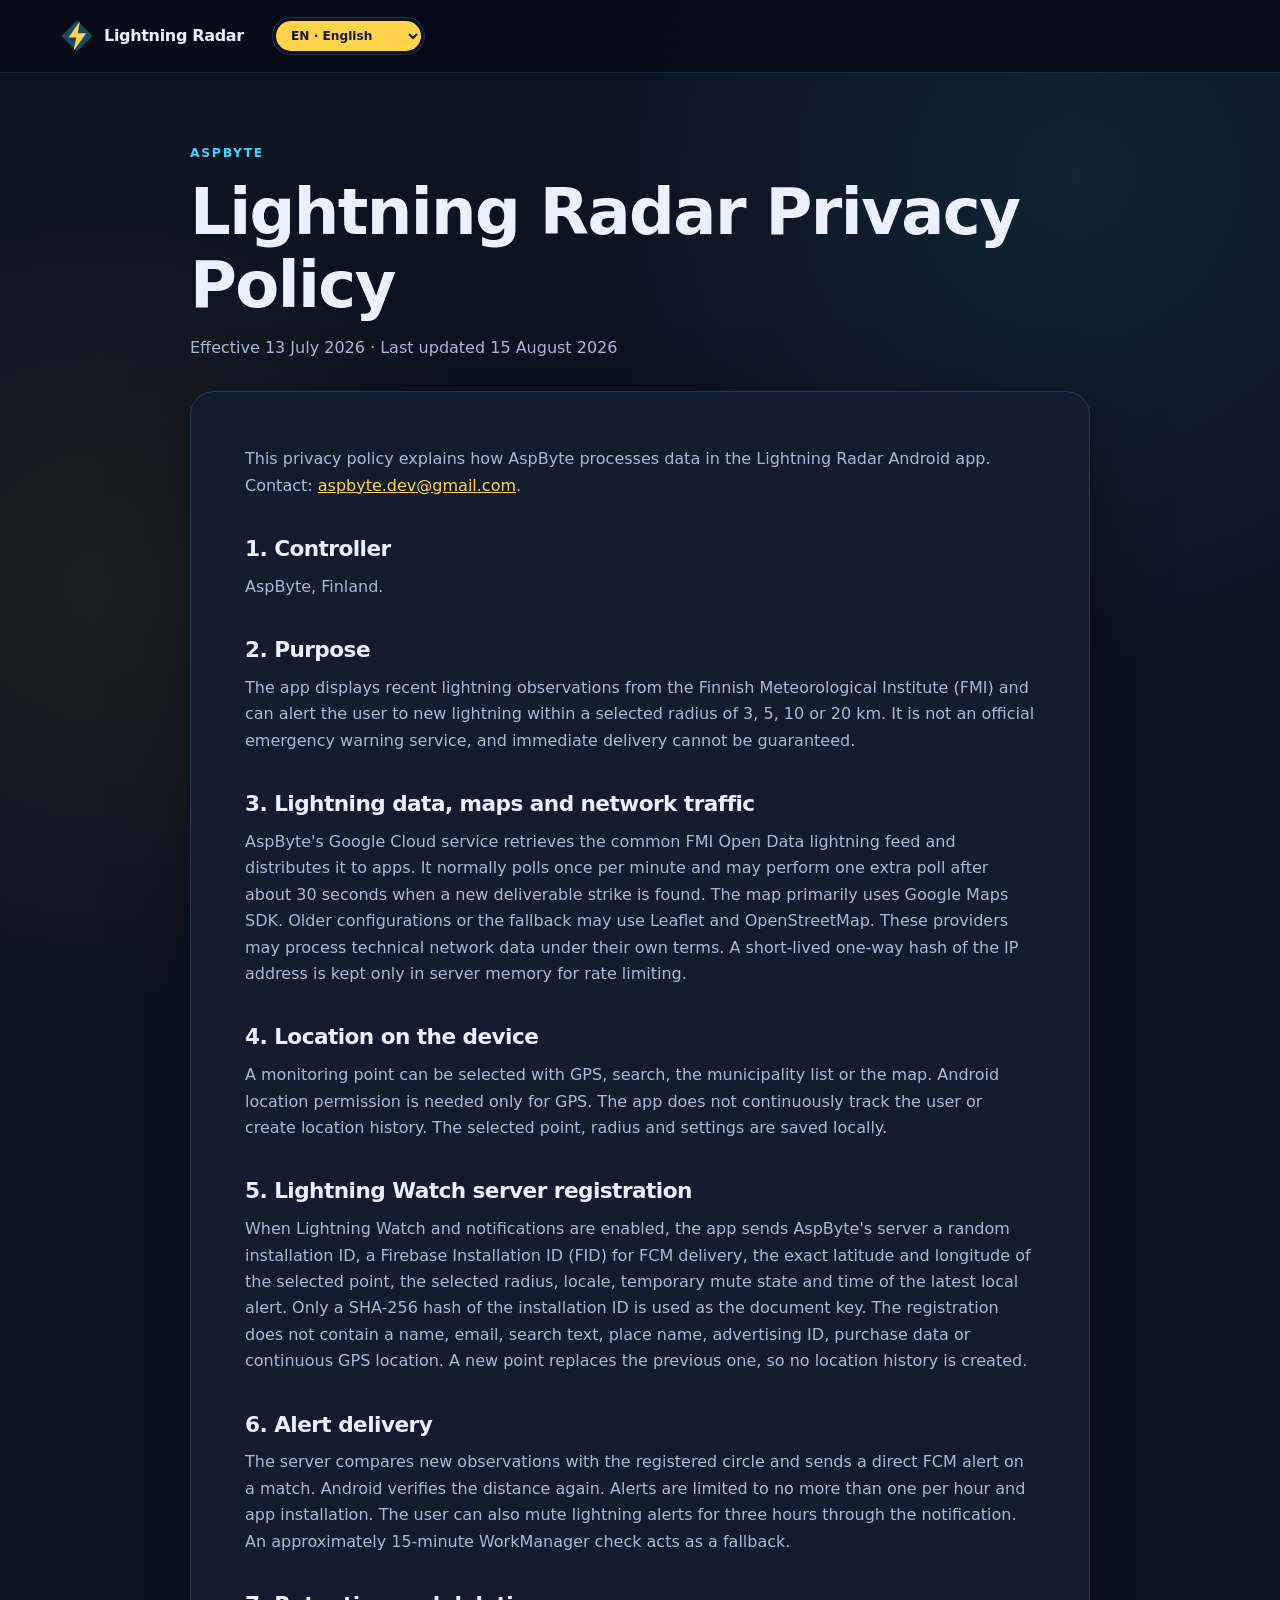
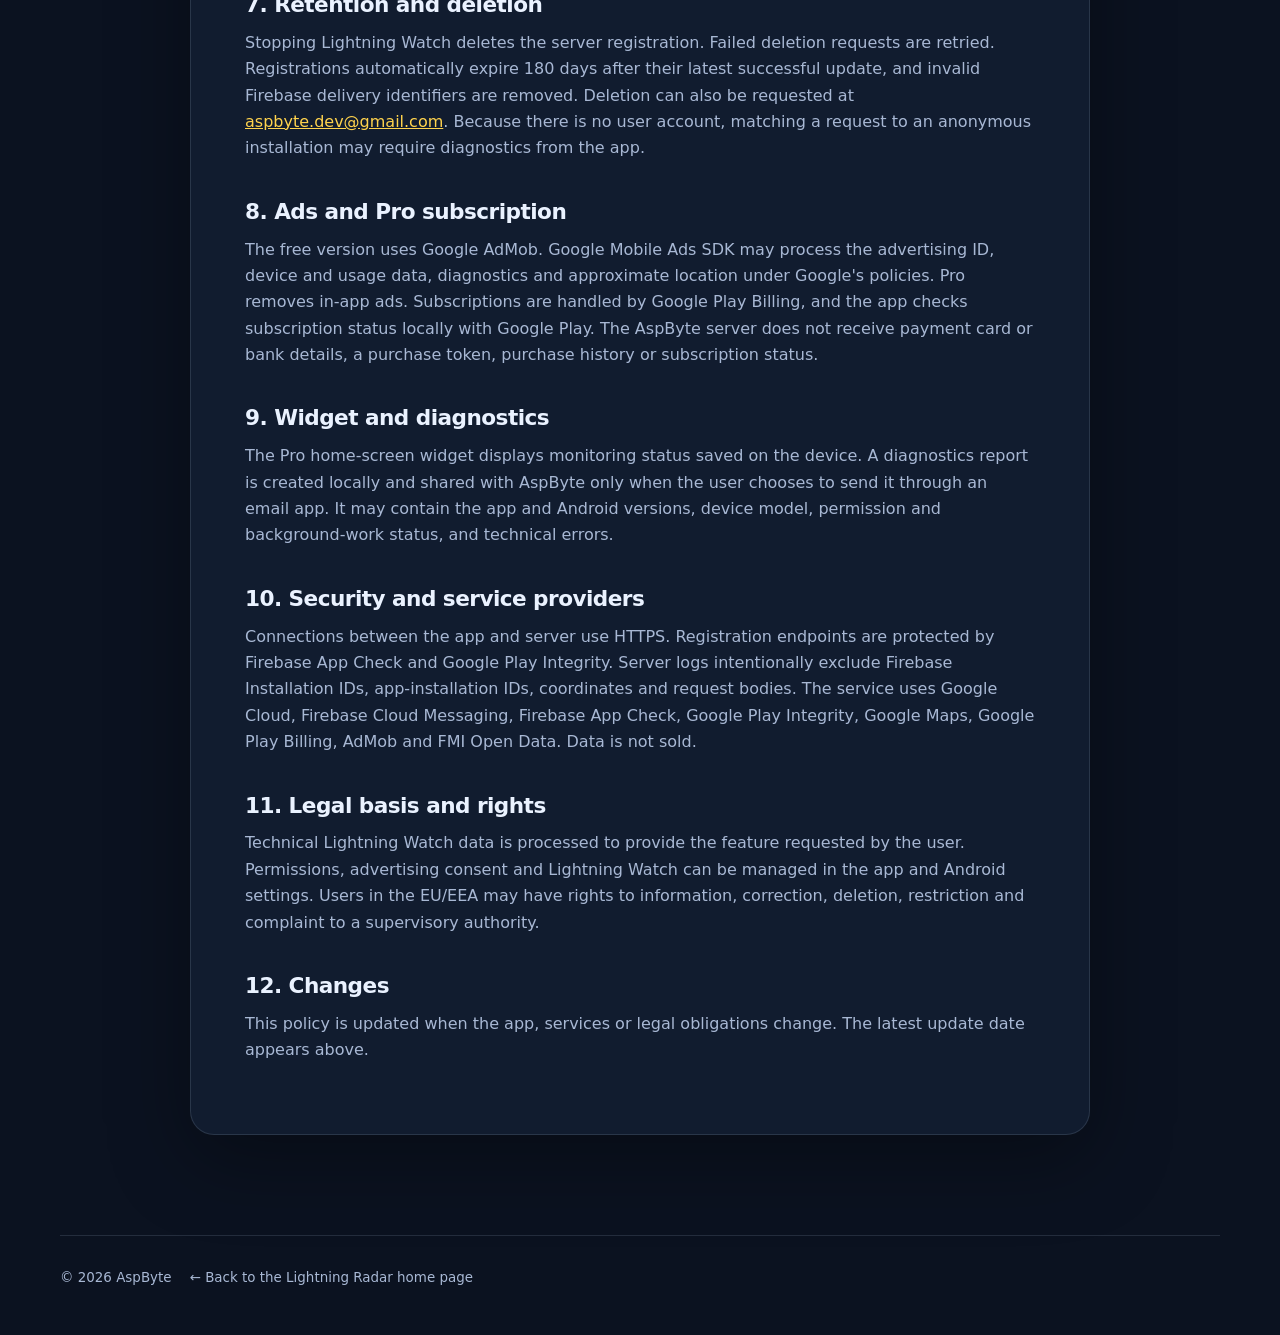
==== commit 59d9efe8: "Add eight-language website translations" ====
--- a/privacy-policy.html
+++ b/privacy-policy.html
@@ -4,9 +4,26 @@
   <meta charset="utf-8">
   <meta name="viewport" content="width=device-width, initial-scale=1">
   <meta name="theme-color" content="#0b1220">
-  <meta name="description" content="Salamatutka-sovelluksen tietosuojakäytäntö.">
+  <meta name="description" content="Salamatutka-sovelluksen tietosuojakäytäntö: sijainti, salamavahti, ilmoitukset, Google Maps, AdMob, Google Play Billing ja tietojen säilytys.">
+  <meta name="robots" content="index, follow, max-snippet:-1">
+  <meta name="author" content="AspByte">
+  <link rel="canonical" href="https://aspbytedev-dotcom.github.io/privacy-policy.html">
+  <meta property="og:type" content="article">
+  <meta property="og:site_name" content="AspByte">
+  <meta property="og:locale" content="fi_FI">
+  <meta property="og:title" content="Salamatutkan tietosuojakäytäntö – AspByte">
+  <meta property="og:description" content="Miten Salamatutka käsittelee sijaintia, ilmoituksia, mainoksia ja muita teknisiä tietoja.">
+  <meta property="og:url" content="https://aspbytedev-dotcom.github.io/privacy-policy.html">
+  <meta property="og:image" content="https://aspbytedev-dotcom.github.io/og-salamatutka.png">
+  <meta name="twitter:card" content="summary_large_image">
+  <meta name="twitter:title" content="Salamatutkan tietosuojakäytäntö – AspByte">
+  <meta name="twitter:description" content="Salamatutkan tietosuojakäytäntö ja käytetyt palveluntarjoajat.">
+  <meta name="twitter:image" content="https://aspbytedev-dotcom.github.io/og-salamatutka.png">
   <title>Salamatutkan tietosuojakäytäntö – AspByte</title>
+  <link rel="icon" type="image/png" href="icon-512.png">
+  <link rel="apple-touch-icon" href="icon-512.png">
   <link rel="stylesheet" href="styles.css">
+  <script defer src="site-translations-extra.js"></script>
   <script defer src="site.js"></script>
 </head>
 <body data-page="privacy">
@@ -17,10 +34,17 @@
         <span class="brand-mark" aria-hidden="true"><svg viewBox="0 0 48 48"><path class="mark-glow" d="M24 2 46 24 24 46 2 24Z"/><path class="mark-bolt" d="m28 3-16 23h11l-4 19 18-25H25Z"/></svg></span>
         <span data-i18n="brandName">Salamatutka</span>
       </a>
-      <div class="language-switcher" aria-label="Kieli" data-i18n-aria="languageLabel">
-        <button type="button" data-lang-button="fi" aria-pressed="true">FI</button>
-        <button type="button" data-lang-button="sv" aria-pressed="false">SV</button>
-        <button type="button" data-lang-button="en" aria-pressed="false">EN</button>
+      <div class="language-switcher">
+        <select data-language-select aria-label="Kieli" data-i18n-aria="languageLabel">
+          <option value="fi">FI · Suomi</option>
+          <option value="sv">SV · Svenska</option>
+          <option value="en">EN · English</option>
+          <option value="no">NO · Norsk</option>
+          <option value="da">DA · Dansk</option>
+          <option value="et">ET · Eesti</option>
+          <option value="lv">LV · Latviešu</option>
+          <option value="lt">LT · Lietuvių</option>
+        </select>
       </div>
     </div>
   </header>
@@ -28,7 +52,7 @@
     <header class="policy-hero">
       <p class="kicker">AspByte</p>
       <h1 data-i18n="policyTitle">Salamatutkan tietosuojakäytäntö</h1>
-      <p data-i18n="policyUpdated">Voimassa 13.7.2026 alkaen · Viimeksi päivitetty 1.8.2026</p>
+      <p data-i18n="policyUpdated">Voimassa 13.7.2026 alkaen · Viimeksi päivitetty 15.8.2026</p>
     </header>
 
     <article class="policy-article" data-lang-section="fi">
@@ -100,6 +124,81 @@
       <h2>11. Legal basis and rights</h2><p>Technical Lightning Watch data is processed to provide the feature requested by the user. Permissions, advertising consent and Lightning Watch can be managed in the app and Android settings. Users in the EU/EEA may have rights to information, correction, deletion, restriction and complaint to a supervisory authority.</p>
       <h2>12. Changes</h2><p>This policy is updated when the app, services or legal obligations change. The latest update date appears above.</p>
     </article>
+
+    <article class="policy-article" data-lang-section="no" hidden>
+      <p>Denne personvernerklæringen forklarer hvordan AspByte behandler opplysninger i Android-appen Lynradar. Kontakt: <a href="mailto:aspbyte.dev@gmail.com">aspbyte.dev@gmail.com</a>.</p>
+      <h2>1. Behandlingsansvarlig</h2><p>AspByte, Finland.</p>
+      <h2>2. Formål</h2><p>Appen viser ferske lynobservasjoner fra Finlands meteorologiske institutt (FMI) og kan varsle om nye lyn innenfor en valgt radius på 3, 5, 10 eller 20 km. Appen er ikke en offisiell farevarslingstjeneste, og umiddelbar levering kan ikke garanteres.</p>
+      <h2>3. Lyndata, kart og nettverk</h2><p>AspBytes Google Cloud-tjeneste henter den felles FMI Open Data-strømmen og formidler den til appene. Tjenesten spør normalt én gang i minuttet og kan gjøre én ekstra forespørsel etter omtrent 30 sekunder når et nytt leverbart lyn oppdages. Kartet bruker primært Google Maps SDK; eldre oppsett eller reserveløsningen kan bruke Leaflet og OpenStreetMap. Leverandørene kan behandle tekniske nettverksdata etter egne vilkår. En kortvarig enveis hash av IP-adressen brukes kun i serverminnet til hastighetsbegrensning.</p>
+      <h2>4. Posisjon på enheten</h2><p>Overvåkingspunktet kan velges med GPS, søk, kommuneliste eller kart. Androids posisjonstillatelse brukes bare for GPS-funksjonen. Appen sporer ikke brukeren kontinuerlig og oppretter ingen posisjonshistorikk. Valgt punkt, radius og innstillinger lagres lokalt.</p>
+      <h2>5. Serverregistrering for Lynvakten</h2><p>Når Lynvakten og varsler aktiveres, sendes en tilfeldig installasjons-ID, Firebase Installation ID (FID) for FCM-levering, nøyaktige koordinater for valgt punkt, radius, språk, midlertidig demping og tidspunkt for siste lokale varsel til AspBytes server. Bare en SHA-256-hash av installasjons-ID-en brukes som dokumentnøkkel. Registreringen inneholder ikke navn, e-post, søketekst, stedsnavn, annonse-ID, kjøpsdata eller kontinuerlig GPS-posisjon. Et nytt punkt erstatter det gamle, så det opprettes ingen posisjonshistorikk.</p>
+      <h2>6. Varsler</h2><p>Serveren sammenligner nye observasjoner med den registrerte sirkelen og sender et direkte FCM-varsel ved treff. Android kontrollerer avstanden på nytt. Varsler begrenses til høyst ett per time og appinstallasjon. Brukeren kan også dempe lynvarsler i tre timer via varselet. En WorkManager-kontroll omtrent hvert 15. minutt fungerer som reserve.</p>
+      <h2>7. Lagring og sletting</h2><p>Når Lynvakten stoppes, slettes serverregistreringen. Mislykkede slettinger prøves på nytt. Registreringen utløper automatisk 180 dager etter siste vellykkede oppdatering, og ugyldige Firebase-leveringsidentifikatorer fjernes. Sletting kan også bes om via <a href="mailto:aspbyte.dev@gmail.com">aspbyte.dev@gmail.com</a>.</p>
+      <h2>8. Annonser og Pro</h2><p>Gratisversjonen bruker Google AdMob. Google Mobile Ads SDK kan behandle annonse-ID, enhets- og bruksdata, diagnostikk og omtrentlig posisjon etter Googles regler. Pro fjerner annonser. Abonnement håndteres av Google Play Billing, og appen kontrollerer status lokalt hos Google Play. AspBytes server mottar ikke kort- eller bankopplysninger, kjøpstoken, kjøpshistorikk eller abonnementsstatus.</p>
+      <h2>9. Widget og diagnostikk</h2><p>Pro-widgeten viser overvåkingsstatus som er lagret på enheten. En diagnostikkrapport opprettes lokalt og deles med AspByte bare hvis brukeren selv sender den med en e-postapp. Rapporten kan inneholde app- og Android-versjon, enhetsmodell, tillatelser, bakgrunnsarbeid og tekniske feil.</p>
+      <h2>10. Sikkerhet og leverandører</h2><p>Tilkoblinger bruker HTTPS. Registreringen beskyttes med Firebase App Check og Google Play Integrity. Serverlogger utelater med hensikt Firebase Installation ID-er, appinstallasjons-ID-er, koordinater og innholdet i forespørsler. Tjenesten bruker Google Cloud, Firebase, Google Maps, Google Play, AdMob og FMI. Opplysninger selges ikke.</p>
+      <h2>11. Rettigheter og endringer</h2><p>Brukeren kan stoppe overvåkingen, administrere tillatelser og kontakte AspByte for spørsmål eller sletting. I EU/EØS kan brukeren ha rett til innsyn, retting, sletting, begrensning og klage til en tilsynsmyndighet. Erklæringen oppdateres når tjenesten eller pliktene endres.</p>
+    </article>
+
+    <article class="policy-article" data-lang-section="da" hidden>
+      <p>Denne privatlivspolitik forklarer, hvordan AspByte behandler oplysninger i Android-appen Lynradar. Kontakt: <a href="mailto:aspbyte.dev@gmail.com">aspbyte.dev@gmail.com</a>.</p>
+      <h2>1. Dataansvarlig</h2><p>AspByte, Finland.</p>
+      <h2>2. Formål</h2><p>Appen viser aktuelle lynobservationer fra Finlands Meteorologiske Institut (FMI) og kan advare om nye lyn inden for en valgt radius på 3, 5, 10 eller 20 km. Appen er ikke en officiel varslingstjeneste, og øjeblikkelig levering kan ikke garanteres.</p>
+      <h2>3. Lyndata, kort og netværk</h2><p>AspBytes Google Cloud-tjeneste henter den fælles FMI Open Data-strøm og videresender den til apps. Der foretages normalt én hentning pr. minut og eventuelt én ekstra efter cirka 30 sekunder, når et nyt lyn kan udløse en advarsel. Kortet bruger primært Google Maps SDK; ældre opsætninger eller reserveløsningen kan bruge Leaflet og OpenStreetMap. Leverandørerne kan behandle tekniske netværksdata efter deres egne vilkår. En kortvarig envejs-hash af IP-adressen bruges kun i serverens hukommelse til hastighedsbegrænsning.</p>
+      <h2>4. Placering på enheden</h2><p>Overvågningspunktet kan vælges med GPS, søgning, kommuneliste eller kort. Androids placeringstilladelse bruges kun til GPS-funktionen. Appen følger ikke brugeren løbende og opretter ingen placeringshistorik. Valgt punkt, radius og indstillinger gemmes lokalt.</p>
+      <h2>5. Serverregistrering for Lynvagten</h2><p>Når Lynvagten og notifikationer aktiveres, sendes et tilfældigt installations-ID, Firebase Installation ID (FID) til FCM-levering, det valgte punkts nøjagtige koordinater, radius, sprog, midlertidig lydløs tilstand og tidspunktet for seneste lokale advarsel til AspBytes server. Kun en SHA-256-hash af installations-ID'et bruges som dokumentnøgle. Registreringen indeholder ikke navn, e-mail, søgetekst, stednavn, annonce-ID, købsdata eller løbende GPS-position. Et nyt punkt erstatter det gamle, så der oprettes ingen placeringshistorik.</p>
+      <h2>6. Notifikationer</h2><p>Serveren sammenligner nye observationer med den registrerede cirkel og sender en direkte FCM-notifikation ved et træf. Android kontrollerer afstanden igen. Notifikationer begrænses til højst én pr. time og appinstallation. Brugeren kan desuden sætte lynadvarsler på lydløs i tre timer via notifikationen. En WorkManager-kontrol cirka hvert 15. minut fungerer som reserve.</p>
+      <h2>7. Opbevaring og sletning</h2><p>Når Lynvagten stoppes, slettes serverregistreringen. Mislykkede sletninger forsøges igen. Registreringen udløber automatisk 180 dage efter seneste vellykkede opdatering, og ugyldige Firebase-leverings-id'er fjernes. Sletning kan også anmodes via <a href="mailto:aspbyte.dev@gmail.com">aspbyte.dev@gmail.com</a>.</p>
+      <h2>8. Annoncer og Pro</h2><p>Gratisversionen bruger Google AdMob. Google Mobile Ads SDK kan behandle annonce-ID, enheds- og brugsdata, diagnostik og omtrentlig placering efter Googles regler. Pro fjerner annoncer. Abonnementer håndteres af Google Play Billing, og appen kontrollerer status lokalt hos Google Play. AspBytes server modtager ikke kort- eller bankoplysninger, købstoken, købshistorik eller abonnementsstatus.</p>
+      <h2>9. Widget og diagnostik</h2><p>Pro-widgetten viser overvågningsstatus, der er gemt på enheden. En diagnostikrapport oprettes lokalt og deles kun med AspByte, hvis brugeren selv sender den via en e-mailapp. Rapporten kan indeholde app- og Android-version, enhedsmodel, tilladelser, baggrundsarbejde og tekniske fejl.</p>
+      <h2>10. Sikkerhed og leverandører</h2><p>Forbindelser bruger HTTPS. Registreringen beskyttes med Firebase App Check og Google Play Integrity. Serverlogfiler udelader bevidst Firebase-installations-id'er, appinstallations-id'er, koordinater og anmodningsindhold. Tjenesten bruger Google Cloud, Firebase, Google Maps, Google Play, AdMob og FMI. Oplysninger sælges ikke.</p>
+      <h2>11. Rettigheder og ændringer</h2><p>Brugeren kan stoppe overvågningen, administrere tilladelser og kontakte AspByte om spørgsmål eller sletning. I EU/EØS kan brugeren have ret til indsigt, rettelse, sletning, begrænsning og klage til en tilsynsmyndighed. Politikken opdateres, når tjenesten eller forpligtelserne ændres.</p>
+    </article>
+
+    <article class="policy-article" data-lang-section="et" hidden>
+      <p>See privaatsuspoliitika selgitab, kuidas AspByte töötleb andmeid Androidi rakenduses Välgututka. Kontakt: <a href="mailto:aspbyte.dev@gmail.com">aspbyte.dev@gmail.com</a>.</p>
+      <h2>1. Vastutav töötleja</h2><p>AspByte, Soome.</p>
+      <h2>2. Eesmärk</h2><p>Rakendus kuvab Soome Meteoroloogia Instituudi (FMI) värskeid välguvaatlusi ja võib teavitada uutest välkudest kasutaja valitud 3, 5, 10 või 20 km raadiuses. Rakendus ei ole ametlik ohuhoiatuseteenus ning teavituse viivitamatut kohaletoimetamist ei saa tagada.</p>
+      <h2>3. Välguandmed, kaart ja võrk</h2><p>AspByte'i Google Cloudi teenus hangib ühise FMI Open Data voo ja edastab selle rakendustele. Tavaliselt tehakse päring kord minutis ning uue teavitatava välgu korral võidakse umbes 30 sekundi pärast teha üks lisapäring. Kaart kasutab eelkõige Google Maps SDK-d; vanemates seadistustes või varulahendusena võidakse kasutada Leafleti ja OpenStreetMapi. Teenusepakkujad võivad oma tingimuste kohaselt töödelda tehnilisi võrguandmeid. IP-aadressi lühiajalist ühesuunalist räsi hoitakse ainult serveri mälus päringusageduse piiramiseks.</p>
+      <h2>4. Asukoht seadmes</h2><p>Seirepunkti saab valida GPS-i, otsingu, omavalitsuste loendi või kaardi abil. Androidi asukohaluba kasutatakse ainult GPS-funktsiooniks. Rakendus ei jälgi kasutajat pidevalt ega loo asukohaajalugu. Valitud punkt, raadius ja seaded salvestatakse seadmesse.</p>
+      <h2>5. Välguvalve serveriregistreering</h2><p>Välguvalve ja teavituste aktiveerimisel saadetakse AspByte'i serverisse juhuslik paigalduse ID, FCM-i jaoks Firebase Installation ID (FID), valitud punkti täpsed koordinaadid, raadius, keel, ajutise vaigistuse olek ja viimase kohaliku teavituse aeg. Dokumendivõtmena kasutatakse ainult paigalduse ID SHA-256 räsi. Registreering ei sisalda nime, e-posti, otsinguteksti, kohanime, reklaami-ID-d, ostuandmeid ega pidevat GPS-asukohta. Uus punkt asendab eelmise ja asukohaajalugu ei looda.</p>
+      <h2>6. Teavitused</h2><p>Server võrdleb uusi vaatlusi registreeritud ringiga ja saadab vaste korral FCM-i otseteavituse. Android kontrollib vahemaa uuesti. Teavitusi piiratakse kuni üheni tunnis iga rakenduse paigalduse kohta. Kasutaja saab teavituse kaudu välguhoiatused kolmeks tunniks vaigistada. Umbes iga 15 minuti järel toimiv WorkManageri kontroll on varulahendus.</p>
+      <h2>7. Säilitamine ja kustutamine</h2><p>Välguvalve peatamisel kustutatakse serveriregistreering. Ebaõnnestunud kustutamist proovitakse uuesti. Registreering aegub automaatselt 180 päeva pärast viimast edukat uuendust ning vigased Firebase'i kohaletoimetamise tunnused eemaldatakse. Kustutamist saab taotleda ka aadressil <a href="mailto:aspbyte.dev@gmail.com">aspbyte.dev@gmail.com</a>.</p>
+      <h2>8. Reklaamid ja Pro</h2><p>Tasuta versioon kasutab Google AdMobi. Google Mobile Ads SDK võib Google'i reeglite kohaselt töödelda reklaami-ID-d, seadme- ja kasutusandmeid, diagnostikat ning ligikaudset asukohta. Pro eemaldab reklaamid. Tellimusi haldab Google Play Billing ja rakendus kontrollib olekut kohapeal Google Play kaudu. AspByte'i server ei saa kaardi- ega pangaandmeid, ostutunnust, ostuajalugu ega tellimuse olekut.</p>
+      <h2>9. Vidin ja diagnostika</h2><p>Pro vidin kuvab seadmesse salvestatud seireolekut. Diagnostikaaruanne luuakse kohapeal ja jagatakse AspByte'iga ainult siis, kui kasutaja saadab selle ise e-posti rakendusega. Aruanne võib sisaldada rakenduse ja Androidi versiooni, seadme mudelit, lubade ja taustatöö olekut ning tehnilisi vigu.</p>
+      <h2>10. Turvalisus ja teenusepakkujad</h2><p>Ühendused kasutavad HTTPS-i. Registreerimist kaitsevad Firebase App Check ja Google Play Integrity. Serverilogid ei sisalda tahtlikult Firebase Installation ID-sid, rakenduse paigalduse ID-sid, koordinaate ega päringute sisu. Teenus kasutab Google Cloudi, Firebase'i, Google Mapsi, Google Playd, AdMobi ja FMI-d. Andmeid ei müüda.</p>
+      <h2>11. Õigused ja muudatused</h2><p>Kasutaja saab seire peatada, lube hallata ning küsimuste või kustutamistaotluse korral AspByte'iga ühendust võtta. EL-is/EMP-s võivad kasutajal olla õigus teabele, parandamisele, kustutamisele, piiramisele ja järelevalveasutusele kaebuse esitamisele. Poliitikat uuendatakse teenuse või kohustuste muutumisel.</p>
+    </article>
+
+    <article class="policy-article" data-lang-section="lv" hidden>
+      <p>Šī privātuma politika izskaidro, kā AspByte apstrādā datus Android lietotnē Zibens radars. Kontaktinformācija: <a href="mailto:aspbyte.dev@gmail.com">aspbyte.dev@gmail.com</a>.</p>
+      <h2>1. Pārzinis</h2><p>AspByte, Somija.</p>
+      <h2>2. Mērķis</h2><p>Lietotne rāda jaunākos Somijas Meteoroloģijas institūta (FMI) zibens novērojumus un var brīdināt par jaunu zibeni izvēlētā 3, 5, 10 vai 20 km rādiusā. Lietotne nav oficiāls bīstamības brīdinājumu dienests, un tūlītēja paziņojuma piegāde netiek garantēta.</p>
+      <h2>3. Zibens dati, karte un tīkls</h2><p>AspByte Google Cloud pakalpojums iegūst kopējo FMI Open Data plūsmu un nodod to lietotnēm. Parasti pieprasījums tiek veikts reizi minūtē; ja konstatēts jauns paziņojams zibens, pēc aptuveni 30 sekundēm var tikt veikts viens papildu pieprasījums. Karte galvenokārt izmanto Google Maps SDK; vecākās konfigurācijās vai rezerves režīmā var izmantot Leaflet un OpenStreetMap. Pakalpojumu sniedzēji saskaņā ar saviem noteikumiem var apstrādāt tehniskos tīkla datus. Īslaicīgs vienvirziena IP adreses jaucējkods tiek glabāts tikai servera atmiņā pieprasījumu biežuma ierobežošanai.</p>
+      <h2>4. Atrašanās vieta ierīcē</h2><p>Uzraudzības punktu var izvēlēties ar GPS, meklēšanu, pašvaldību sarakstu vai karti. Android atrašanās vietas atļauja tiek izmantota tikai GPS funkcijai. Lietotne nepārtraukti neizseko lietotāju un neveido atrašanās vietu vēsturi. Izvēlētais punkts, rādiuss un iestatījumi tiek saglabāti ierīcē.</p>
+      <h2>5. Zibens uzraudzības reģistrācija serverī</h2><p>Aktivizējot uzraudzību un paziņojumus, AspByte serverim tiek nosūtīts nejaušs instalācijas ID, Firebase Installation ID (FID) FCM piegādei, precīzas izvēlētā punkta koordinātas, rādiuss, valoda, pagaidu klusuma statuss un pēdējā vietējā brīdinājuma laiks. Kā dokumenta atslēga tiek izmantots tikai instalācijas ID SHA-256 jaucējkods. Reģistrācija neietver vārdu, e-pastu, meklēšanas tekstu, vietas nosaukumu, reklāmas ID, pirkumu datus vai nepārtrauktu GPS atrašanās vietu. Jauns punkts aizstāj iepriekšējo, tādēļ atrašanās vietu vēsture netiek veidota.</p>
+      <h2>6. Paziņojumi</h2><p>Serveris salīdzina jaunos novērojumus ar reģistrēto apli un sakritības gadījumā nosūta tiešu FCM paziņojumu. Android vēlreiz pārbauda attālumu. Paziņojumi ir ierobežoti līdz vienam stundā katrai lietotnes instalācijai. Lietotājs var arī apklusināt zibens brīdinājumus uz trim stundām. WorkManager pārbaude aptuveni ik pēc 15 minūtēm darbojas kā rezerves risinājums.</p>
+      <h2>7. Glabāšana un dzēšana</h2><p>Apturot uzraudzību, servera reģistrācija tiek dzēsta. Neizdevušos dzēšanu mēģina atkārtot. Reģistrācija automātiski beidzas 180 dienas pēc pēdējā veiksmīgā atjauninājuma, un nederīgi Firebase piegādes identifikatori tiek noņemti. Dzēšanu var pieprasīt arī pa e-pastu <a href="mailto:aspbyte.dev@gmail.com">aspbyte.dev@gmail.com</a>.</p>
+      <h2>8. Reklāmas un Pro</h2><p>Bezmaksas versija izmanto Google AdMob. Google Mobile Ads SDK saskaņā ar Google noteikumiem var apstrādāt reklāmas ID, ierīces un lietojuma datus, diagnostiku un aptuvenu atrašanās vietu. Pro noņem reklāmas. Abonementus apstrādā Google Play Billing, un lietotne pārbauda statusu lokāli pakalpojumā Google Play. AspByte serveris nesaņem kartes vai bankas datus, pirkuma marķieri, pirkumu vēsturi vai abonementa statusu.</p>
+      <h2>9. Logrīks un diagnostika</h2><p>Pro logrīks parāda ierīcē saglabāto uzraudzības statusu. Diagnostikas pārskats tiek izveidots lokāli un nosūtīts AspByte tikai tad, ja lietotājs pats to nosūta ar e-pasta lietotni. Tas var ietvert lietotnes un Android versiju, ierīces modeli, atļaujas, fona darba statusu un tehniskās kļūdas.</p>
+      <h2>10. Drošība un pakalpojumu sniedzēji</h2><p>Savienojumi izmanto HTTPS. Reģistrāciju aizsargā Firebase App Check un Google Play Integrity. Servera žurnālos apzināti netiek iekļauti Firebase instalācijas ID, lietotnes instalācijas ID, koordinātas vai pieprasījumu saturs. Pakalpojums izmanto Google Cloud, Firebase, Google Maps, Google Play, AdMob un FMI. Dati netiek pārdoti.</p>
+      <h2>11. Tiesības un izmaiņas</h2><p>Lietotājs var apturēt uzraudzību, pārvaldīt atļaujas un sazināties ar AspByte jautājumu vai dzēšanas dēļ. ES/EEZ lietotājam var būt tiesības uz informāciju, labošanu, dzēšanu, apstrādes ierobežošanu un sūdzību uzraudzības iestādei. Politika tiek atjaunināta, mainoties pakalpojumam vai pienākumiem.</p>
+    </article>
+
+    <article class="policy-article" data-lang-section="lt" hidden>
+      <p>Šioje privatumo politikoje paaiškinama, kaip AspByte tvarko duomenis Android programoje Žaibų radaras. Kontaktai: <a href="mailto:aspbyte.dev@gmail.com">aspbyte.dev@gmail.com</a>.</p>
+      <h2>1. Duomenų valdytojas</h2><p>AspByte, Suomija.</p>
+      <h2>2. Paskirtis</h2><p>Programa rodo naujausius Suomijos meteorologijos instituto (FMI) žaibų stebėjimus ir gali įspėti apie naują žaibą pasirinktame 3, 5, 10 arba 20 km spindulyje. Programa nėra oficiali pavojaus perspėjimo tarnyba, todėl momentinis pranešimo pristatymas negarantuojamas.</p>
+      <h2>3. Žaibų duomenys, žemėlapis ir tinklas</h2><p>AspByte Google Cloud paslauga gauna bendrą FMI Open Data srautą ir perduoda jį programoms. Paprastai užklausa atliekama kartą per minutę, o aptikus naują praneštiną žaibą maždaug po 30 sekundžių gali būti atlikta viena papildoma užklausa. Žemėlapis pirmiausia naudoja Google Maps SDK; senesnėse konfigūracijose arba kaip atsarginis sprendimas gali būti naudojami Leaflet ir OpenStreetMap. Paslaugų teikėjai gali tvarkyti techninius tinklo duomenis pagal savo sąlygas. Trumpalaikė vienkryptė IP adreso maiša laikoma tik serverio atmintyje užklausų dažniui riboti.</p>
+      <h2>4. Vieta įrenginyje</h2><p>Stebėjimo tašką galima pasirinkti naudojant GPS, paiešką, savivaldybių sąrašą arba žemėlapį. Android vietos leidimas naudojamas tik GPS funkcijai. Programa nuolat nestebi naudotojo ir nekuria vietos istorijos. Pasirinktas taškas, spindulys ir nustatymai saugomi įrenginyje.</p>
+      <h2>5. Žaibų stebėjimo registracija serveryje</h2><p>Įjungus stebėjimą ir pranešimus, AspByte serveriui siunčiamas atsitiktinis diegimo ID, Firebase Installation ID (FID) FCM pristatymui, tikslios pasirinkto taško koordinatės, spindulys, kalba, laikino nutildymo būsena ir paskutinio vietinio įspėjimo laikas. Dokumento raktui naudojama tik diegimo ID SHA-256 maiša. Registracijoje nėra vardo, el. pašto, paieškos teksto, vietos pavadinimo, reklamos ID, pirkimo duomenų ar nuolatinės GPS vietos. Naujas taškas pakeičia ankstesnį, todėl vietos istorija nekuriama.</p>
+      <h2>6. Pranešimai</h2><p>Serveris palygina naujus stebėjimus su registruotu apskritimu ir sutapimo atveju išsiunčia tiesioginį FCM pranešimą. Android dar kartą patikrina atstumą. Vienam programos diegimui siunčiamas ne daugiau kaip vienas pranešimas per valandą. Naudotojas taip pat gali nutildyti žaibų įspėjimus trims valandoms. WorkManager patikra maždaug kas 15 minučių veikia kaip atsarginė sistema.</p>
+      <h2>7. Saugojimas ir ištrynimas</h2><p>Sustabdžius stebėjimą serverio registracija ištrinama. Nepavykus ištrinti bandoma dar kartą. Registracija automatiškai nustoja galioti po 180 dienų nuo paskutinio sėkmingo atnaujinimo, o netinkami Firebase pristatymo identifikatoriai pašalinami. Ištrynimo taip pat galima prašyti adresu <a href="mailto:aspbyte.dev@gmail.com">aspbyte.dev@gmail.com</a>.</p>
+      <h2>8. Reklamos ir Pro</h2><p>Nemokama versija naudoja Google AdMob. Google Mobile Ads SDK pagal Google taisykles gali tvarkyti reklamos ID, įrenginio ir naudojimo duomenis, diagnostiką ir apytikslę vietą. Pro pašalina reklamas. Prenumeratas tvarko Google Play Billing, o programa vietoje tikrina būseną Google Play. AspByte serveris negauna kortelės ar banko duomenų, pirkimo prieigos rakto, pirkimų istorijos ar prenumeratos būsenos.</p>
+      <h2>9. Valdiklis ir diagnostika</h2><p>Pro valdiklis rodo įrenginyje išsaugotą stebėjimo būseną. Diagnostikos ataskaita sukuriama vietoje ir bendrinama su AspByte tik tada, kai naudotojas pats ją išsiunčia el. pašto programa. Joje gali būti programos ir Android versija, įrenginio modelis, leidimų ir foninio darbo būsena bei techninės klaidos.</p>
+      <h2>10. Saugumas ir paslaugų teikėjai</h2><p>Ryšiai naudoja HTTPS. Registracijos galiniai taškai apsaugoti Firebase App Check ir Google Play Integrity. Serverio žurnaluose sąmoningai nėra Firebase Installation ID, programos diegimo ID, koordinačių ar užklausų turinio. Paslauga naudoja Google Cloud, Firebase, Google Maps, Google Play, AdMob ir FMI. Duomenys neparduodami.</p>
+      <h2>11. Teisės ir pakeitimai</h2><p>Naudotojas gali sustabdyti stebėjimą, valdyti leidimus ir kreiptis į AspByte dėl klausimų ar ištrynimo. ES/EEE naudotojas gali turėti teisę gauti informaciją, taisyti, ištrinti, apriboti tvarkymą ir pateikti skundą priežiūros institucijai. Politika atnaujinama pasikeitus paslaugai ar pareigoms.</p>
+    </article>
   </main>
   <footer class="site-footer"><div class="footer-inner"><p>© 2026 AspByte</p><a href="index.html" data-i18n="backHome">Takaisin etusivulle</a></div></footer>
 </body>
--- a/styles.css
+++ b/styles.css
@@ -93,6 +93,18 @@
   border: 1px solid var(--border);
   border-radius: 999px;
   background: rgba(255, 255, 255, 0.03);
+}
+.language-switcher select {
+  max-width: 145px;
+  border: 0;
+  border-radius: 999px;
+  padding: 7px 30px 7px 11px;
+  background: var(--accent);
+  color: #131820;
+  cursor: pointer;
+  font: inherit;
+  font-size: 0.76rem;
+  font-weight: 850;
 }
 .language-switcher button {
   min-width: 38px;
@@ -183,6 +195,11 @@
 .strike-new { background: var(--red); color: var(--red); }
 .strike-old { background: var(--orange); color: var(--orange); opacity: .72; }
 .strike-a { left: 120px; top: 165px; }.strike-b { right: 74px; top: 104px; }.strike-c { left: 68px; bottom: 92px; }.strike-d { right: 48px; bottom: 146px; }
+.heat-spot { position: absolute; z-index: 2; border-radius: 50%; pointer-events: none; filter: blur(2px); background: radial-gradient(circle, rgba(255,77,71,.65) 0 13%, rgba(255,174,46,.42) 30%, rgba(255,212,75,.16) 55%, transparent 72%); }
+.heat-spot-a { width: 100px; height: 100px; left: 78px; top: 122px; }
+.heat-spot-b { width: 78px; height: 78px; right: 43px; top: 70px; opacity: .75; }
+.motion-arrow { position: absolute; z-index: 4; width: 76px; height: 7px; left: 146px; top: 126px; border: 2px solid rgba(8,14,25,.85); border-radius: 999px; background: #ffd64b; box-shadow: 0 0 10px rgba(255,214,75,.45); transform: rotate(-24deg); transform-origin: left center; }
+.motion-arrow::after { content: ""; position: absolute; right: -11px; top: 50%; width: 18px; height: 18px; border-top: 7px solid #ffd64b; border-right: 7px solid #ffd64b; filter: drop-shadow(2px -2px 0 rgba(8,14,25,.85)); transform: translateY(-50%) rotate(45deg); }
 .pulse-ring { position: absolute; left: 105px; top: 150px; width: 38px; height: 38px; border: 2px solid rgba(255,77,71,.65); border-radius: 50%; animation: pulse 2s ease-out infinite; }
 .map-controls { position: absolute; z-index: 4; top: 13px; left: 12px; display: grid; overflow: hidden; border-radius: 7px; box-shadow: 0 3px 10px rgba(0,0,0,.3); }
 .map-controls span { display: grid; place-items: center; width: 31px; height: 31px; border-bottom: 1px solid #d8dce1; background: #fff; color: #253141; font-weight: 800; }
@@ -228,6 +245,7 @@
 .plan-card ul { display: grid; gap: 12px; margin: 28px 0 0; padding: 0; list-style: none; }
 .plan-card li { position: relative; padding-left: 27px; color: var(--muted); }
 .plan-card li::before { content: "✓"; position: absolute; left: 0; color: var(--cyan); font-weight: 900; }
+.plan-card .button { margin-top: 28px; }
 .fine-print { max-width: 900px; margin: 20px 0 0; font-size: .82rem; }
 
 .data-section, .privacy-section, .contact-section { display: grid; grid-template-columns: 1.15fr .85fr; gap: clamp(40px, 8vw, 100px); align-items: center; }
@@ -276,7 +294,7 @@
 @media (max-width: 620px) {
   .nav-shell { width: min(calc(100% - 24px), var(--max)); min-height: 64px; }
   .brand { font-size: .92rem; }.brand-mark { width: 30px; height: 30px; }
-  .language-switcher button { min-width: 34px; padding: 5px 6px; }
+  .language-switcher select { max-width: 118px; padding-block: 6px; }
   .hero, .section, .site-footer, .safety-note { width: min(calc(100% - 28px), var(--max)); }
   .hero { min-height: auto; padding: 58px 0 70px; gap: 28px; }.hero h1 { font-size: clamp(2.65rem, 15vw, 4.2rem); }
   .phone-stage { min-height: 560px; }.phone { width: 300px; min-height: 550px; }.map-preview { height: 374px; }.alert-radius { left: 64px; top: 96px; }.selected-pin { left: 153px; top: 186px; }
